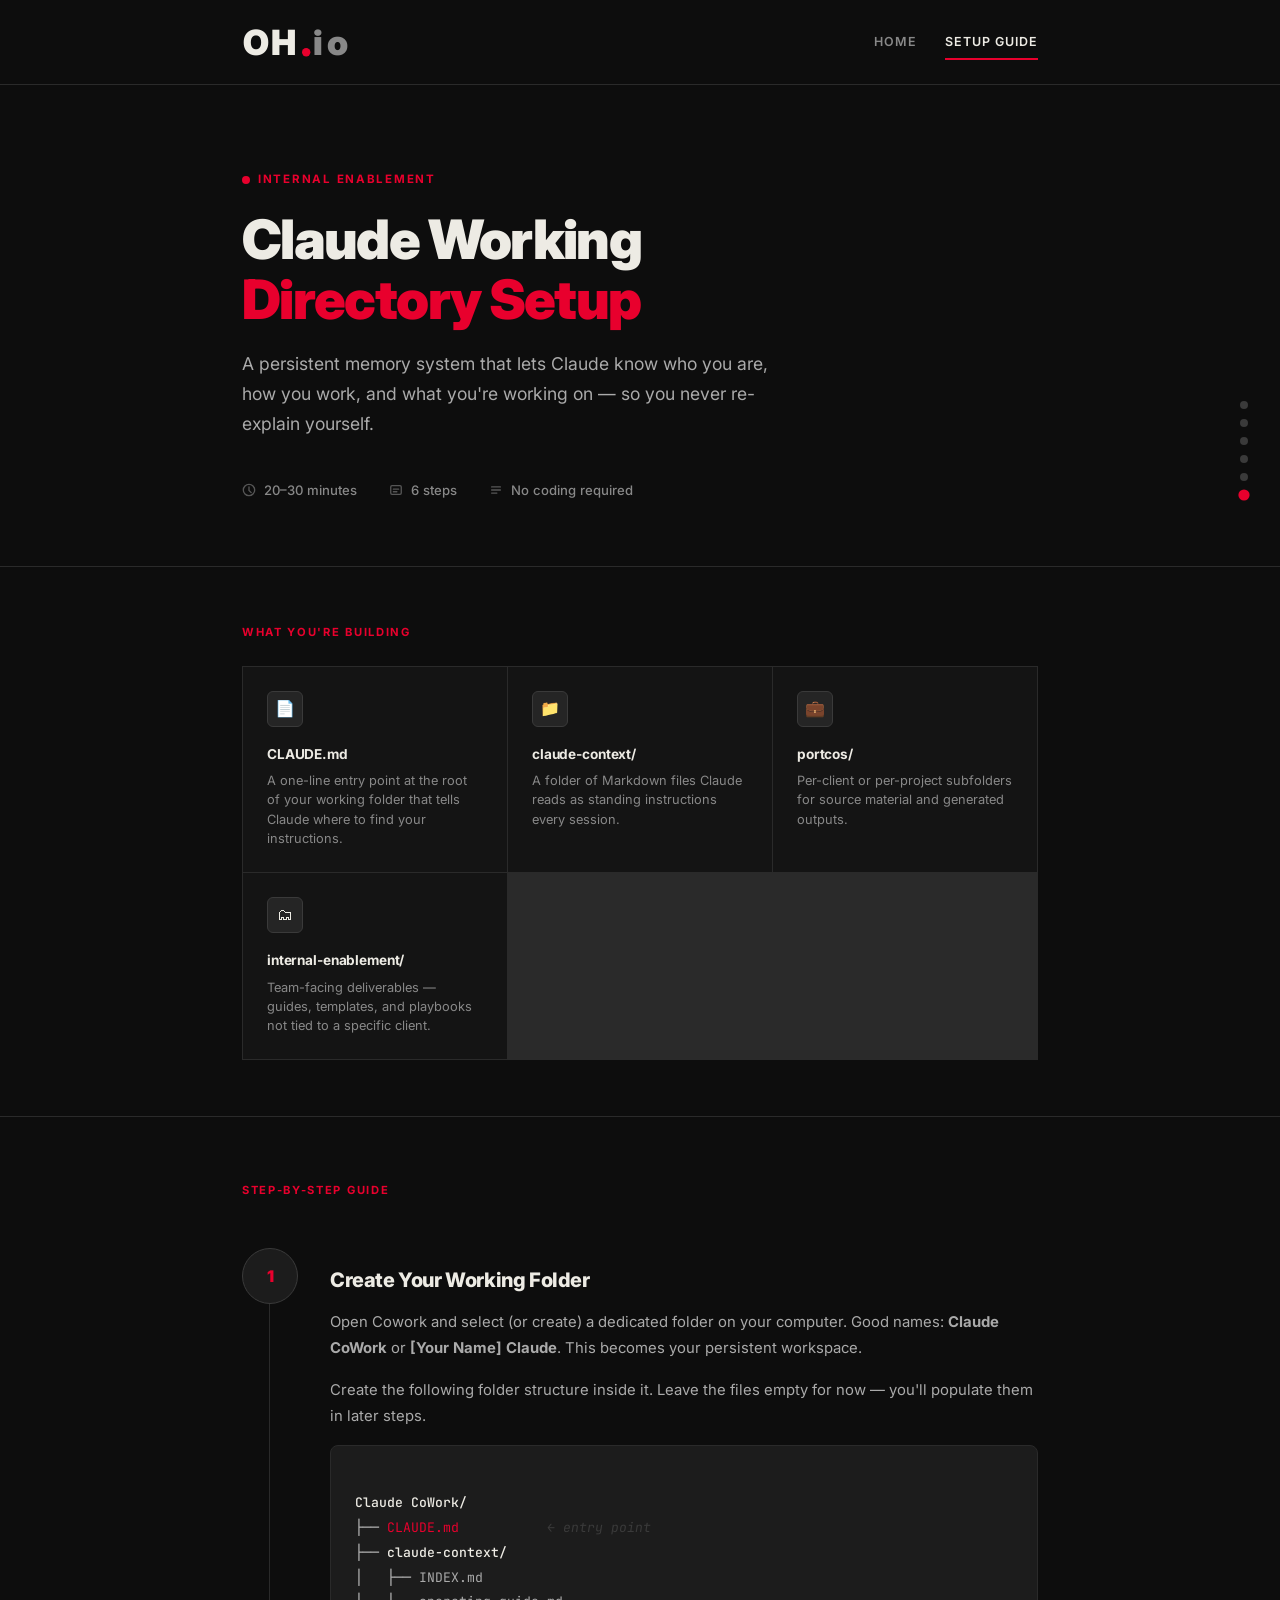
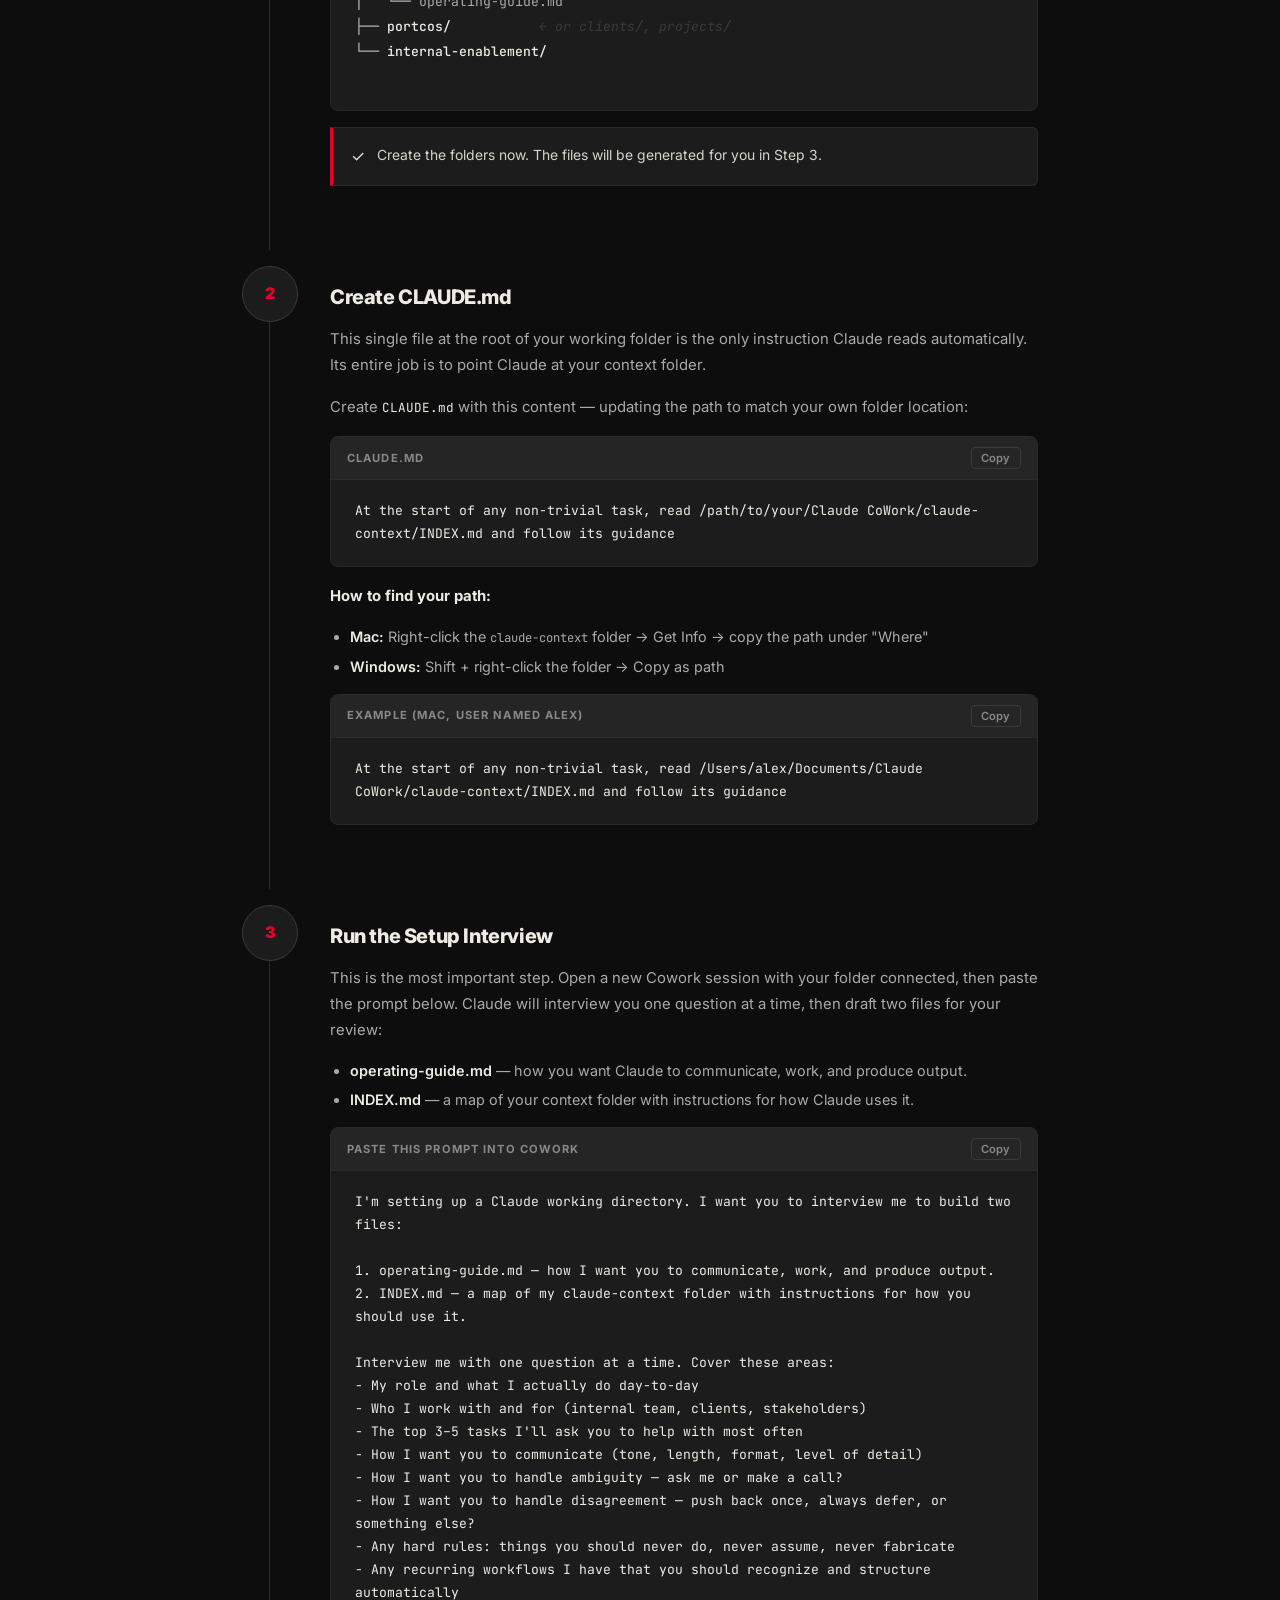
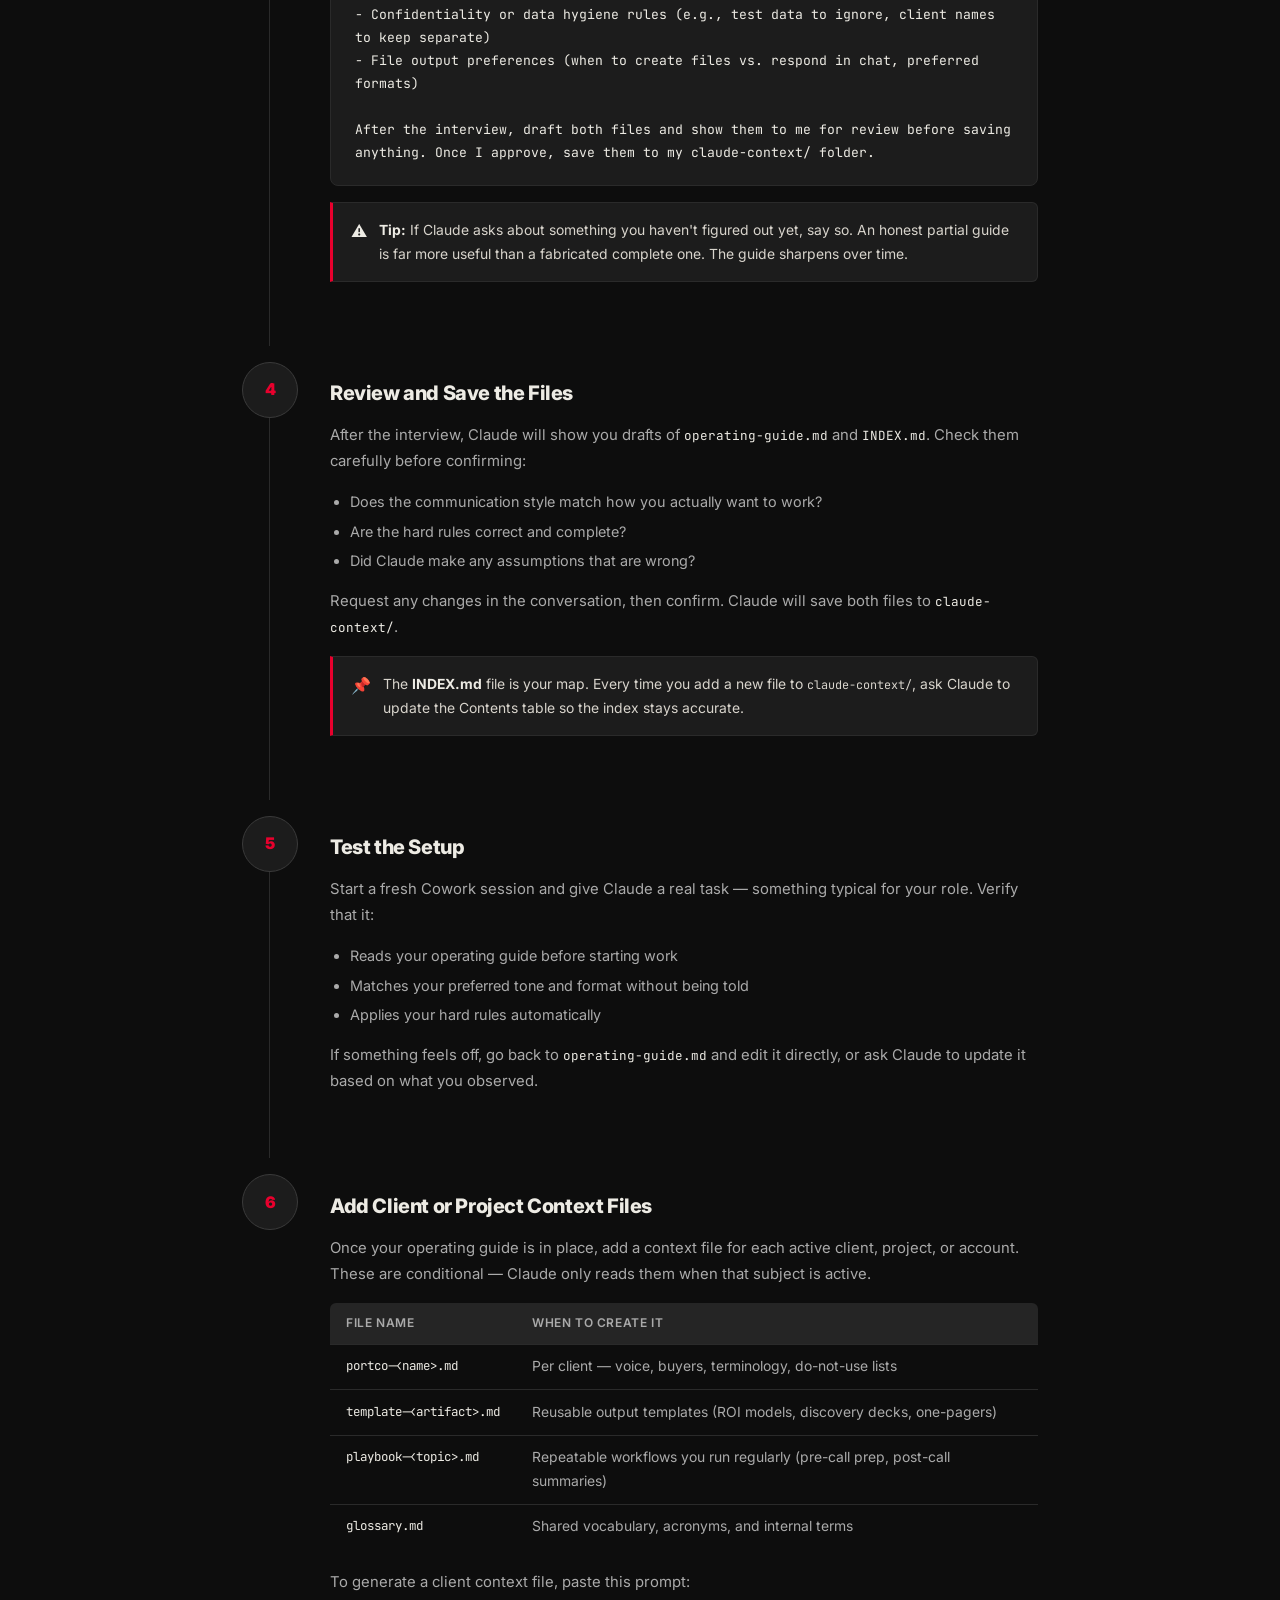
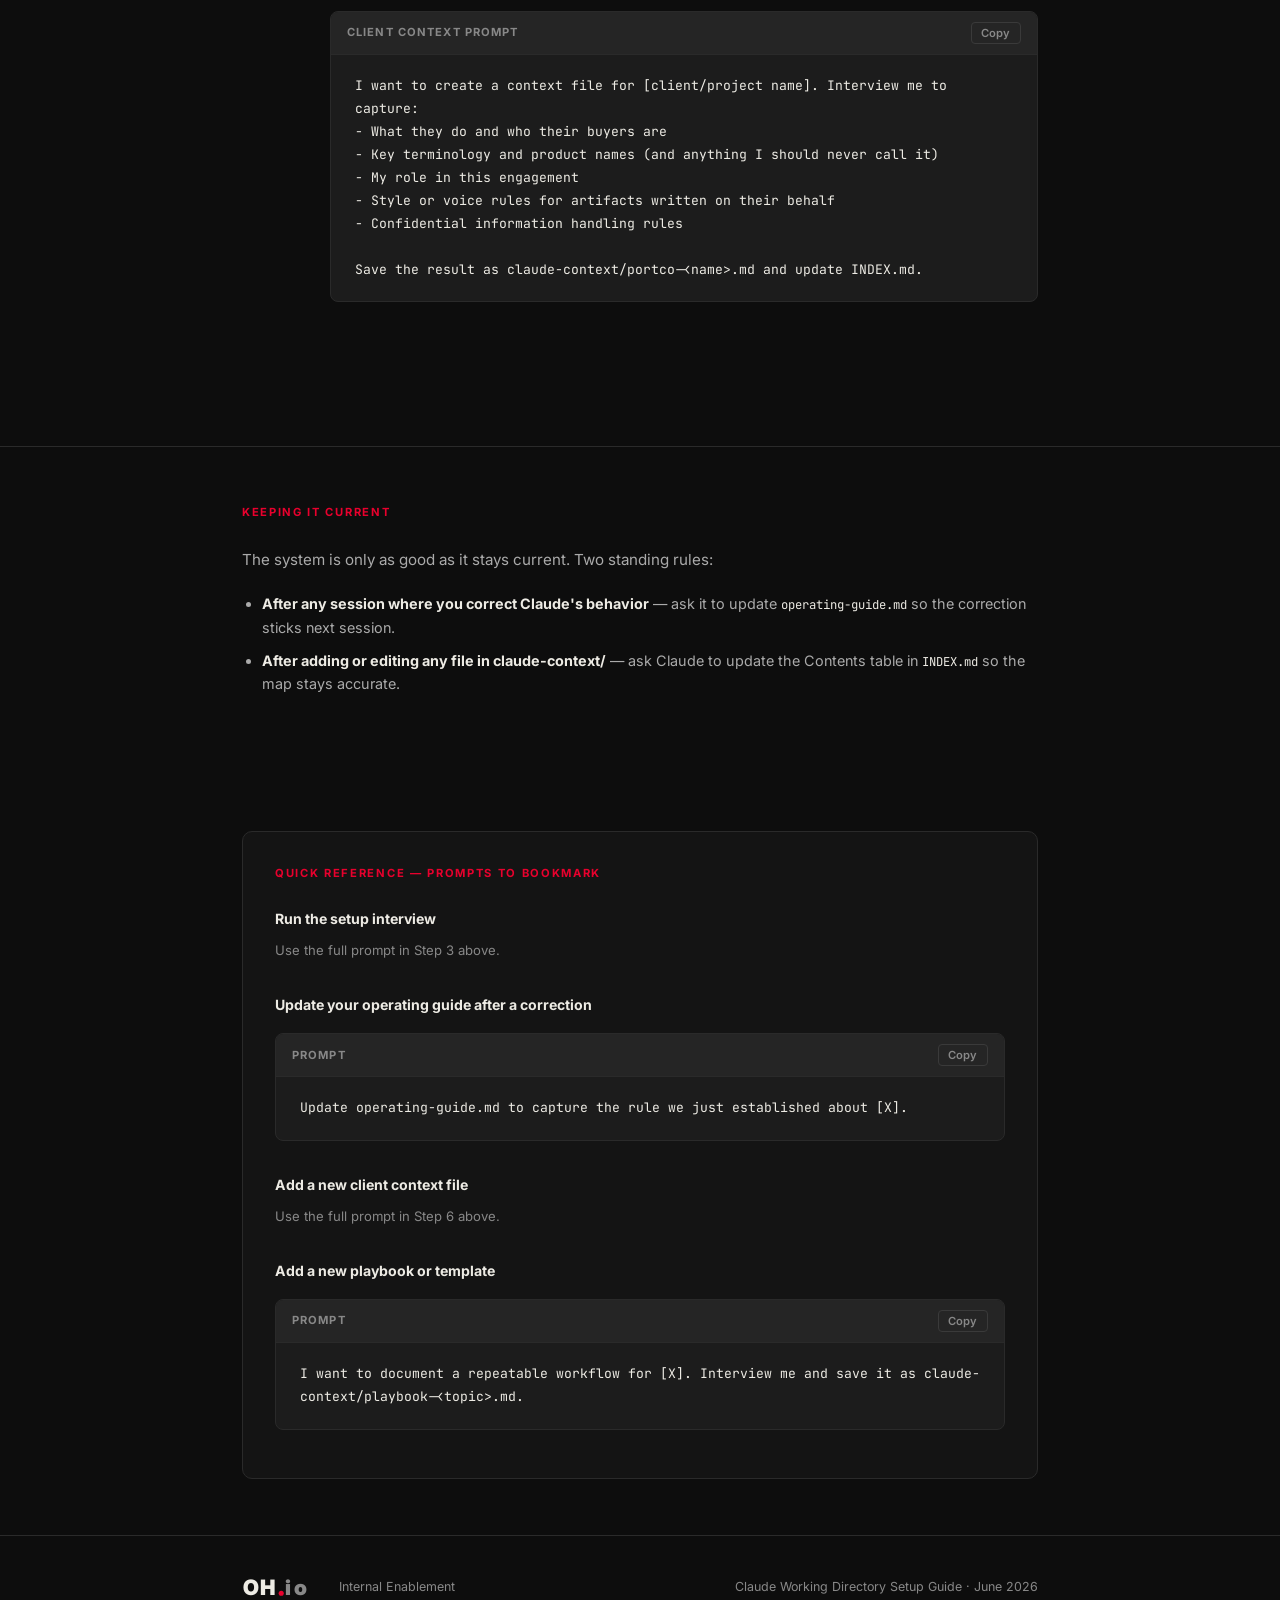
==== claude-setup-guide.html @ 5525ec58 "Add landing page with persistent nav; move guide to its own URL - Move the setup guide from index.ht" ====
<!DOCTYPE html>
<html lang="en">
<head>
  <meta charset="UTF-8" />
  <meta name="viewport" content="width=device-width, initial-scale=1.0" />
  <title>Claude Working Directory — Setup Guide | OH.io</title>
  <link rel="preconnect" href="https://fonts.googleapis.com" />
  <link href="https://fonts.googleapis.com/css2?family=Inter:wght@300;400;500;600;700;900&family=JetBrains+Mono:wght@400;500&display=swap" rel="stylesheet" />
  <style>
    /* ── Tokens ─────────────────────────────────────────────────── */
    :root {
      --black:      #0D0D0D;
      --black-2:    #141414;
      --black-3:    #1C1C1C;
      --black-4:    #252525;
      --off-white:  #EDEBE4;
      --cream:      #D8D4CC;
      --red:        #E8002D;
      --red-dim:    #B8001F;
      --gray:       #888888;
      --gray-light: #AAAAAA;
      --gray-dim:   #3A3A3A;
      --border:     #2A2A2A;
    }

    /* ── Reset ──────────────────────────────────────────────────── */
    *, *::before, *::after { box-sizing: border-box; margin: 0; padding: 0; }
    html { scroll-behavior: smooth; }
    body {
      font-family: 'Inter', system-ui, sans-serif;
      background: var(--black);
      color: var(--off-white);
      line-height: 1.7;
      font-size: 16px;
    }

    /* ── Layout ─────────────────────────────────────────────────── */
    .container { max-width: 860px; margin: 0 auto; padding: 0 2rem; }

    /* ── Header ─────────────────────────────────────────────────── */
    header {
      background: var(--black);
      border-bottom: 1px solid var(--border);
      padding: 1.5rem 0;
      position: sticky;
      top: 0;
      z-index: 100;
      backdrop-filter: blur(8px);
    }
    header .container {
      display: flex;
      align-items: center;
      justify-content: space-between;
    }
    .logo-link { display: inline-flex; align-items: center; text-decoration: none; }
    .logo-svg { height: 36px; width: auto; display: block; }
    .site-nav {
      display: flex;
      align-items: center;
      gap: 1.75rem;
    }
    .site-nav a {
      position: relative;
      font-size: 0.78rem;
      font-weight: 600;
      letter-spacing: 0.08em;
      text-transform: uppercase;
      color: var(--gray);
      text-decoration: none;
      padding: 0.25rem 0;
      transition: color 0.15s;
    }
    .site-nav a:hover { color: var(--off-white); }
    .site-nav a.active { color: var(--off-white); }
    .site-nav a.active::after {
      content: '';
      position: absolute;
      left: 0; right: 0; bottom: -3px;
      height: 2px;
      background: var(--red);
    }

    /* ── Hero ───────────────────────────────────────────────────── */
    .hero {
      padding: 5rem 0 4rem;
      border-bottom: 1px solid var(--border);
    }
    .hero-eyebrow {
      display: inline-flex;
      align-items: center;
      gap: 0.5rem;
      font-size: 0.72rem;
      font-weight: 700;
      letter-spacing: 0.15em;
      text-transform: uppercase;
      color: var(--red);
      margin-bottom: 1.25rem;
    }
    .hero-eyebrow::before {
      content: '';
      display: block;
      width: 8px;
      height: 8px;
      border-radius: 50%;
      background: var(--red);
    }
    .hero h1 {
      font-size: clamp(2.2rem, 5vw, 3.4rem);
      font-weight: 900;
      line-height: 1.1;
      color: var(--off-white);
      letter-spacing: -0.03em;
      margin-bottom: 1.25rem;
    }
    .hero h1 span { color: var(--red); }
    .hero-sub {
      font-size: 1.1rem;
      color: var(--gray-light);
      font-weight: 400;
      max-width: 560px;
      margin-bottom: 2.5rem;
    }
    .hero-meta {
      display: flex;
      gap: 2rem;
      flex-wrap: wrap;
    }
    .meta-item {
      display: flex;
      align-items: center;
      gap: 0.5rem;
      font-size: 0.82rem;
      color: var(--gray);
      font-weight: 500;
    }
    .meta-item svg { opacity: 0.6; }

    /* ── Overview cards ─────────────────────────────────────────── */
    .overview {
      padding: 3.5rem 0;
      border-bottom: 1px solid var(--border);
    }
    .section-label {
      font-size: 0.7rem;
      font-weight: 700;
      letter-spacing: 0.15em;
      text-transform: uppercase;
      color: var(--red);
      margin-bottom: 1.5rem;
    }
    .cards {
      display: grid;
      grid-template-columns: repeat(auto-fit, minmax(220px, 1fr));
      gap: 1px;
      background: var(--border);
      border: 1px solid var(--border);
    }
    .card {
      background: var(--black-2);
      padding: 1.5rem;
    }
    .card-icon {
      width: 36px;
      height: 36px;
      background: var(--black-4);
      border: 1px solid var(--gray-dim);
      border-radius: 6px;
      display: flex;
      align-items: center;
      justify-content: center;
      margin-bottom: 1rem;
      font-size: 1rem;
    }
    .card h3 {
      font-size: 0.85rem;
      font-weight: 700;
      color: var(--off-white);
      margin-bottom: 0.35rem;
      letter-spacing: -0.01em;
    }
    .card p {
      font-size: 0.8rem;
      color: var(--gray);
      line-height: 1.5;
    }

    /* ── Steps ──────────────────────────────────────────────────── */
    .steps-section { padding: 4rem 0; }
    .steps-section > .container > h2 {
      font-size: 0.7rem;
      font-weight: 700;
      letter-spacing: 0.15em;
      text-transform: uppercase;
      color: var(--red);
      margin-bottom: 3rem;
    }

    .step {
      display: grid;
      grid-template-columns: 56px 1fr;
      gap: 0 2rem;
      margin-bottom: 4rem;
      position: relative;
    }
    .step:not(:last-child)::before {
      content: '';
      position: absolute;
      left: 27px;
      top: 56px;
      bottom: -3rem;
      width: 1px;
      background: var(--border);
    }

    .step-number {
      width: 56px;
      height: 56px;
      border-radius: 50%;
      background: var(--black-3);
      border: 1px solid var(--gray-dim);
      display: flex;
      align-items: center;
      justify-content: center;
      font-size: 1rem;
      font-weight: 900;
      color: var(--red);
      flex-shrink: 0;
      letter-spacing: -0.02em;
    }

    .step-body { padding-top: 0.9rem; }
    .step-body h3 {
      font-size: 1.25rem;
      font-weight: 800;
      color: var(--off-white);
      letter-spacing: -0.02em;
      margin-bottom: 0.75rem;
    }
    .step-body p {
      font-size: 0.93rem;
      color: var(--gray-light);
      margin-bottom: 1rem;
      line-height: 1.75;
    }
    .step-body ul, .step-body ol {
      padding-left: 1.25rem;
      margin-bottom: 1rem;
    }
    .step-body li {
      font-size: 0.9rem;
      color: var(--gray-light);
      margin-bottom: 0.4rem;
      line-height: 1.6;
    }
    .step-body li strong { color: var(--off-white); font-weight: 600; }

    /* ── File tree ──────────────────────────────────────────────── */
    .file-tree {
      background: var(--black-3);
      border: 1px solid var(--border);
      border-radius: 8px;
      padding: 1.25rem 1.5rem;
      font-family: 'JetBrains Mono', monospace;
      font-size: 0.82rem;
      line-height: 1.9;
      margin: 1rem 0;
      color: var(--gray-light);
      white-space: pre;
      overflow-x: auto;
    }
    .file-tree .folder { color: var(--off-white); font-weight: 500; }
    .file-tree .file-special { color: var(--red); }
    .file-tree .comment { color: var(--gray-dim); font-style: italic; margin-left: 0.5rem; }

    /* ── Code / Prompt blocks ───────────────────────────────────── */
    .code-block {
      background: var(--black-3);
      border: 1px solid var(--border);
      border-radius: 8px;
      margin: 1rem 0;
      overflow: hidden;
    }
    .code-block-header {
      display: flex;
      align-items: center;
      justify-content: space-between;
      padding: 0.6rem 1rem;
      background: var(--black-4);
      border-bottom: 1px solid var(--border);
    }
    .code-block-label {
      font-size: 0.7rem;
      font-weight: 700;
      letter-spacing: 0.1em;
      text-transform: uppercase;
      color: var(--gray);
    }
    .copy-btn {
      font-size: 0.7rem;
      font-weight: 600;
      color: var(--gray);
      background: none;
      border: 1px solid var(--gray-dim);
      border-radius: 4px;
      padding: 0.2rem 0.6rem;
      cursor: pointer;
      transition: color 0.15s, border-color 0.15s;
      font-family: inherit;
    }
    .copy-btn:hover { color: var(--off-white); border-color: var(--gray); }
    .copy-btn.copied { color: var(--red); border-color: var(--red-dim); }
    .code-block pre {
      padding: 1.25rem 1.5rem;
      font-family: 'JetBrains Mono', monospace;
      font-size: 0.82rem;
      line-height: 1.75;
      color: var(--off-white);
      white-space: pre-wrap;
      word-break: break-word;
      margin: 0;
    }

    /* ── Callout ────────────────────────────────────────────────── */
    .callout {
      display: flex;
      gap: 0.75rem;
      background: var(--black-3);
      border: 1px solid var(--border);
      border-left: 3px solid var(--red);
      border-radius: 0 6px 6px 0;
      padding: 0.9rem 1.1rem;
      margin: 1rem 0;
    }
    .callout-icon { font-size: 1rem; flex-shrink: 0; margin-top: 0.05rem; }
    .callout p {
      font-size: 0.87rem !important;
      color: var(--cream) !important;
      margin: 0 !important;
    }
    .callout strong { color: var(--off-white) !important; }

    /* ── Table ──────────────────────────────────────────────────── */
    .guide-table {
      width: 100%;
      border-collapse: collapse;
      margin: 1rem 0;
      font-size: 0.87rem;
    }
    .guide-table th {
      text-align: left;
      padding: 0.65rem 1rem;
      background: var(--black-4);
      color: var(--gray-light);
      font-weight: 600;
      font-size: 0.75rem;
      letter-spacing: 0.05em;
      text-transform: uppercase;
      border-bottom: 1px solid var(--border);
    }
    .guide-table th:first-child { border-radius: 6px 0 0 0; }
    .guide-table th:last-child  { border-radius: 0 6px 0 0; }
    .guide-table td {
      padding: 0.65rem 1rem;
      border-bottom: 1px solid var(--border);
      color: var(--gray-light);
      vertical-align: top;
    }
    .guide-table td:first-child {
      font-family: 'JetBrains Mono', monospace;
      font-size: 0.78rem;
      color: var(--off-white);
      white-space: nowrap;
    }
    .guide-table tr:last-child td { border-bottom: none; }
    .guide-table tr:hover td { background: var(--black-2); }

    /* ── Maintenance section ─────────────────────────────────────── */
    .maintenance {
      padding: 3.5rem 0;
      border-top: 1px solid var(--border);
    }

    /* ── Quick reference ────────────────────────────────────────── */
    .quick-ref {
      background: var(--black-2);
      border: 1px solid var(--border);
      border-radius: 10px;
      padding: 2rem;
      margin: 3.5rem 0;
    }
    .quick-ref h2 {
      font-size: 0.7rem;
      font-weight: 700;
      letter-spacing: 0.15em;
      text-transform: uppercase;
      color: var(--red);
      margin-bottom: 1.5rem;
    }
    .qr-item { margin-bottom: 2rem; }
    .qr-item:last-child { margin-bottom: 0; }
    .qr-item h3 {
      font-size: 0.88rem;
      font-weight: 700;
      color: var(--off-white);
      margin-bottom: 0.5rem;
    }

    /* ── Footer ─────────────────────────────────────────────────── */
    footer {
      border-top: 1px solid var(--border);
      padding: 2.5rem 0;
    }
    footer .container {
      display: flex;
      align-items: center;
      justify-content: space-between;
      flex-wrap: wrap;
      gap: 1rem;
    }
    .footer-left { display: flex; align-items: center; gap: 1rem; }
    footer p { font-size: 0.78rem; color: var(--gray); }

    /* ── Progress nav ───────────────────────────────────────────── */
    .progress-nav {
      position: fixed;
      right: 2rem;
      top: 50%;
      transform: translateY(-50%);
      display: flex;
      flex-direction: column;
      gap: 10px;
      z-index: 99;
    }
    .progress-dot {
      width: 8px;
      height: 8px;
      border-radius: 50%;
      background: var(--gray-dim);
      cursor: pointer;
      transition: background 0.2s, transform 0.2s;
      text-decoration: none;
    }
    .progress-dot:hover,
    .progress-dot.active { background: var(--red); transform: scale(1.4); }

    @media (max-width: 720px) {
      .site-nav { gap: 1.1rem; }
      .site-nav a { font-size: 0.72rem; letter-spacing: 0.05em; }
      .progress-nav { display: none; }
      .step { grid-template-columns: 44px 1fr; gap: 0 1.25rem; }
      .step-number { width: 44px; height: 44px; font-size: 0.9rem; }
      .hero h1 { font-size: 2rem; }
    }
  </style>
</head>
<body>

  <!-- ── Header ─────────────────────────────────────────────────── -->
  <header>
    <div class="container">
      <!-- OH.io logo recreated as SVG — links home -->
      <a class="logo-link" href="index.html" aria-label="OH.io — Home">
        <svg class="logo-svg" viewBox="0 0 220 60" fill="none" xmlns="http://www.w3.org/2000/svg" aria-label="OH.io">
          <!-- O -->
          <text x="2" y="52" font-family="'Inter', Helvetica, Arial, sans-serif" font-weight="900" font-size="58" fill="#EDEBE4">O</text>
          <!-- H -->
          <text x="48" y="52" font-family="'Inter', Helvetica, Arial, sans-serif" font-weight="900" font-size="58" fill="#EDEBE4">H</text>
          <!-- dot -->
          <circle cx="107" cy="47" r="7" fill="#E8002D"/>
          <!-- i -->
          <text x="118" y="52" font-family="'Inter', Helvetica, Arial, sans-serif" font-weight="900" font-size="58" fill="#888888">i</text>
          <!-- o -->
          <text x="141" y="52" font-family="'Inter', Helvetica, Arial, sans-serif" font-weight="900" font-size="58" fill="#888888">o</text>
        </svg>
      </a>
      <nav class="site-nav" aria-label="Primary">
        <a href="index.html">Home</a>
        <a href="claude-setup-guide.html" class="active">Setup Guide</a>
      </nav>
    </div>
  </header>

  <!-- ── Progress nav dots ──────────────────────────────────────── -->
  <nav class="progress-nav" aria-label="Step navigation">
    <a class="progress-dot" href="#step-1" title="Step 1"></a>
    <a class="progress-dot" href="#step-2" title="Step 2"></a>
    <a class="progress-dot" href="#step-3" title="Step 3"></a>
    <a class="progress-dot" href="#step-4" title="Step 4"></a>
    <a class="progress-dot" href="#step-5" title="Step 5"></a>
    <a class="progress-dot" href="#step-6" title="Step 6"></a>
  </nav>

  <!-- ── Hero ──────────────────────────────────────────────────── -->
  <section class="hero">
    <div class="container">
      <div class="hero-eyebrow">Internal Enablement</div>
      <h1>Claude Working<br /><span>Directory Setup</span></h1>
      <p class="hero-sub">A persistent memory system that lets Claude know who you are, how you work, and what you're working on — so you never re-explain yourself.</p>
      <div class="hero-meta">
        <div class="meta-item">
          <svg width="14" height="14" viewBox="0 0 16 16" fill="none"><circle cx="8" cy="8" r="6.5" stroke="#888" stroke-width="1.5"/><path d="M8 4.5V8.5L10.5 11" stroke="#888" stroke-width="1.5" stroke-linecap="round"/></svg>
          20–30 minutes
        </div>
        <div class="meta-item">
          <svg width="14" height="14" viewBox="0 0 16 16" fill="none"><rect x="2" y="3" width="12" height="10" rx="1.5" stroke="#888" stroke-width="1.5"/><path d="M5 7h6M5 10h4" stroke="#888" stroke-width="1.5" stroke-linecap="round"/></svg>
          6 steps
        </div>
        <div class="meta-item">
          <svg width="14" height="14" viewBox="0 0 16 16" fill="none"><path d="M3 4.5h10M3 8h10M3 11.5h6" stroke="#888" stroke-width="1.5" stroke-linecap="round"/></svg>
          No coding required
        </div>
      </div>
    </div>
  </section>

  <!-- ── Overview cards ────────────────────────────────────────── -->
  <section class="overview">
    <div class="container">
      <p class="section-label">What you're building</p>
      <div class="cards">
        <div class="card">
          <div class="card-icon">📄</div>
          <h3>CLAUDE.md</h3>
          <p>A one-line entry point at the root of your working folder that tells Claude where to find your instructions.</p>
        </div>
        <div class="card">
          <div class="card-icon">📁</div>
          <h3>claude-context/</h3>
          <p>A folder of Markdown files Claude reads as standing instructions every session.</p>
        </div>
        <div class="card">
          <div class="card-icon">💼</div>
          <h3>portcos/</h3>
          <p>Per-client or per-project subfolders for source material and generated outputs.</p>
        </div>
        <div class="card">
          <div class="card-icon">🗂</div>
          <h3>internal-enablement/</h3>
          <p>Team-facing deliverables — guides, templates, and playbooks not tied to a specific client.</p>
        </div>
      </div>
    </div>
  </section>

  <!-- ── Steps ──────────────────────────────────────────────────── -->
  <section class="steps-section">
    <div class="container">
      <h2>Step-by-step guide</h2>

      <!-- Step 1 -->
      <div class="step" id="step-1">
        <div class="step-number">1</div>
        <div class="step-body">
          <h3>Create Your Working Folder</h3>
          <p>Open Cowork and select (or create) a dedicated folder on your computer. Good names: <strong>Claude CoWork</strong> or <strong>[Your Name] Claude</strong>. This becomes your persistent workspace.</p>
          <p>Create the following folder structure inside it. Leave the files empty for now — you'll populate them in later steps.</p>
          <div class="file-tree">
<span class="folder">Claude CoWork/</span>
├── <span class="file-special">CLAUDE.md</span>          <span class="comment">← entry point</span>
├── <span class="folder">claude-context/</span>
│   ├── INDEX.md
│   └── operating-guide.md
├── <span class="folder">portcos/</span>          <span class="comment">← or clients/, projects/</span>
└── <span class="folder">internal-enablement/</span>
          </div>
          <div class="callout">
            <span class="callout-icon">✓</span>
            <p>Create the folders now. The files will be generated for you in Step 3.</p>
          </div>
        </div>
      </div>

      <!-- Step 2 -->
      <div class="step" id="step-2">
        <div class="step-number">2</div>
        <div class="step-body">
          <h3>Create CLAUDE.md</h3>
          <p>This single file at the root of your working folder is the only instruction Claude reads automatically. Its entire job is to point Claude at your context folder.</p>
          <p>Create <code style="font-family:'JetBrains Mono',monospace;font-size:0.85em;color:var(--off-white);">CLAUDE.md</code> with this content — updating the path to match your own folder location:</p>
          <div class="code-block">
            <div class="code-block-header">
              <span class="code-block-label">CLAUDE.md</span>
              <button class="copy-btn" onclick="copyCode(this)">Copy</button>
            </div>
            <pre>At the start of any non-trivial task, read /path/to/your/Claude CoWork/claude-context/INDEX.md and follow its guidance</pre>
          </div>
          <p><strong style="color:var(--off-white);">How to find your path:</strong></p>
          <ul>
            <li><strong>Mac:</strong> Right-click the <code style="font-family:'JetBrains Mono',monospace;font-size:0.85em;">claude-context</code> folder → Get Info → copy the path under "Where"</li>
            <li><strong>Windows:</strong> Shift + right-click the folder → Copy as path</li>
          </ul>
          <div class="code-block" style="margin-top:0.75rem;">
            <div class="code-block-header">
              <span class="code-block-label">Example (Mac, user named Alex)</span>
              <button class="copy-btn" onclick="copyCode(this)">Copy</button>
            </div>
            <pre>At the start of any non-trivial task, read /Users/alex/Documents/Claude CoWork/claude-context/INDEX.md and follow its guidance</pre>
          </div>
        </div>
      </div>

      <!-- Step 3 -->
      <div class="step" id="step-3">
        <div class="step-number">3</div>
        <div class="step-body">
          <h3>Run the Setup Interview</h3>
          <p>This is the most important step. Open a new Cowork session with your folder connected, then paste the prompt below. Claude will interview you one question at a time, then draft two files for your review:</p>
          <ul>
            <li><strong>operating-guide.md</strong> — how you want Claude to communicate, work, and produce output.</li>
            <li><strong>INDEX.md</strong> — a map of your context folder with instructions for how Claude uses it.</li>
          </ul>
          <div class="code-block">
            <div class="code-block-header">
              <span class="code-block-label">Paste this prompt into Cowork</span>
              <button class="copy-btn" onclick="copyCode(this)">Copy</button>
            </div>
            <pre>I'm setting up a Claude working directory. I want you to interview me to build two files:

1. operating-guide.md — how I want you to communicate, work, and produce output.
2. INDEX.md — a map of my claude-context folder with instructions for how you should use it.

Interview me with one question at a time. Cover these areas:
- My role and what I actually do day-to-day
- Who I work with and for (internal team, clients, stakeholders)
- The top 3–5 tasks I'll ask you to help with most often
- How I want you to communicate (tone, length, format, level of detail)
- How I want you to handle ambiguity — ask me or make a call?
- How I want you to handle disagreement — push back once, always defer, or something else?
- Any hard rules: things you should never do, never assume, never fabricate
- Any recurring workflows I have that you should recognize and structure automatically
- Confidentiality or data hygiene rules (e.g., test data to ignore, client names to keep separate)
- File output preferences (when to create files vs. respond in chat, preferred formats)

After the interview, draft both files and show them to me for review before saving anything. Once I approve, save them to my claude-context/ folder.</pre>
          </div>
          <div class="callout">
            <span class="callout-icon">⚠</span>
            <p><strong>Tip:</strong> If Claude asks about something you haven't figured out yet, say so. An honest partial guide is far more useful than a fabricated complete one. The guide sharpens over time.</p>
          </div>
        </div>
      </div>

      <!-- Step 4 -->
      <div class="step" id="step-4">
        <div class="step-number">4</div>
        <div class="step-body">
          <h3>Review and Save the Files</h3>
          <p>After the interview, Claude will show you drafts of <code style="font-family:'JetBrains Mono',monospace;font-size:0.85em;color:var(--off-white);">operating-guide.md</code> and <code style="font-family:'JetBrains Mono',monospace;font-size:0.85em;color:var(--off-white);">INDEX.md</code>. Check them carefully before confirming:</p>
          <ul>
            <li>Does the communication style match how you actually want to work?</li>
            <li>Are the hard rules correct and complete?</li>
            <li>Did Claude make any assumptions that are wrong?</li>
          </ul>
          <p>Request any changes in the conversation, then confirm. Claude will save both files to <code style="font-family:'JetBrains Mono',monospace;font-size:0.85em;color:var(--off-white);">claude-context/</code>.</p>
          <div class="callout">
            <span class="callout-icon">📌</span>
            <p>The <strong>INDEX.md</strong> file is your map. Every time you add a new file to <code style="font-family:'JetBrains Mono',monospace;font-size:0.85em;">claude-context/</code>, ask Claude to update the Contents table so the index stays accurate.</p>
          </div>
        </div>
      </div>

      <!-- Step 5 -->
      <div class="step" id="step-5">
        <div class="step-number">5</div>
        <div class="step-body">
          <h3>Test the Setup</h3>
          <p>Start a fresh Cowork session and give Claude a real task — something typical for your role. Verify that it:</p>
          <ul>
            <li>Reads your operating guide before starting work</li>
            <li>Matches your preferred tone and format without being told</li>
            <li>Applies your hard rules automatically</li>
          </ul>
          <p>If something feels off, go back to <code style="font-family:'JetBrains Mono',monospace;font-size:0.85em;color:var(--off-white);">operating-guide.md</code> and edit it directly, or ask Claude to update it based on what you observed.</p>
        </div>
      </div>

      <!-- Step 6 -->
      <div class="step" id="step-6">
        <div class="step-number">6</div>
        <div class="step-body">
          <h3>Add Client or Project Context Files</h3>
          <p>Once your operating guide is in place, add a context file for each active client, project, or account. These are conditional — Claude only reads them when that subject is active.</p>

          <table class="guide-table">
            <thead>
              <tr>
                <th>File name</th>
                <th>When to create it</th>
              </tr>
            </thead>
            <tbody>
              <tr>
                <td>portco-&lt;name&gt;.md</td>
                <td>Per client — voice, buyers, terminology, do-not-use lists</td>
              </tr>
              <tr>
                <td>template-&lt;artifact&gt;.md</td>
                <td>Reusable output templates (ROI models, discovery decks, one-pagers)</td>
              </tr>
              <tr>
                <td>playbook-&lt;topic&gt;.md</td>
                <td>Repeatable workflows you run regularly (pre-call prep, post-call summaries)</td>
              </tr>
              <tr>
                <td>glossary.md</td>
                <td>Shared vocabulary, acronyms, and internal terms</td>
              </tr>
            </tbody>
          </table>

          <p style="margin-top:1.25rem;">To generate a client context file, paste this prompt:</p>
          <div class="code-block">
            <div class="code-block-header">
              <span class="code-block-label">Client context prompt</span>
              <button class="copy-btn" onclick="copyCode(this)">Copy</button>
            </div>
            <pre>I want to create a context file for [client/project name]. Interview me to capture:
- What they do and who their buyers are
- Key terminology and product names (and anything I should never call it)
- My role in this engagement
- Style or voice rules for artifacts written on their behalf
- Confidential information handling rules

Save the result as claude-context/portco-&lt;name&gt;.md and update INDEX.md.</pre>
          </div>
        </div>
      </div>

    </div>
  </section>

  <!-- ── Maintenance ────────────────────────────────────────────── -->
  <section class="maintenance">
    <div class="container">
      <p class="section-label">Keeping it current</p>
      <p style="color:var(--gray-light);font-size:0.95rem;max-width:620px;margin-bottom:1.25rem;">The system is only as good as it stays current. Two standing rules:</p>
      <ul style="padding-left:1.25rem;margin-bottom:1.5rem;">
        <li style="color:var(--gray-light);font-size:0.9rem;margin-bottom:0.6rem;line-height:1.6;"><strong style="color:var(--off-white);">After any session where you correct Claude's behavior</strong> — ask it to update <code style="font-family:'JetBrains Mono',monospace;font-size:0.85em;color:var(--off-white);">operating-guide.md</code> so the correction sticks next session.</li>
        <li style="color:var(--gray-light);font-size:0.9rem;margin-bottom:0.6rem;line-height:1.6;"><strong style="color:var(--off-white);">After adding or editing any file in claude-context/</strong> — ask Claude to update the Contents table in <code style="font-family:'JetBrains Mono',monospace;font-size:0.85em;color:var(--off-white);">INDEX.md</code> so the map stays accurate.</li>
      </ul>
    </div>
  </section>

  <!-- ── Quick reference ────────────────────────────────────────── -->
  <div class="container">
    <div class="quick-ref">
      <h2>Quick Reference — Prompts to Bookmark</h2>

      <div class="qr-item">
        <h3>Run the setup interview</h3>
        <p style="font-size:0.82rem;color:var(--gray);margin-bottom:0.5rem;">Use the full prompt in Step 3 above.</p>
      </div>

      <div class="qr-item">
        <h3>Update your operating guide after a correction</h3>
        <div class="code-block">
          <div class="code-block-header">
            <span class="code-block-label">Prompt</span>
            <button class="copy-btn" onclick="copyCode(this)">Copy</button>
          </div>
          <pre>Update operating-guide.md to capture the rule we just established about [X].</pre>
        </div>
      </div>

      <div class="qr-item">
        <h3>Add a new client context file</h3>
        <p style="font-size:0.82rem;color:var(--gray);margin-bottom:0.5rem;">Use the full prompt in Step 6 above.</p>
      </div>

      <div class="qr-item">
        <h3>Add a new playbook or template</h3>
        <div class="code-block">
          <div class="code-block-header">
            <span class="code-block-label">Prompt</span>
            <button class="copy-btn" onclick="copyCode(this)">Copy</button>
          </div>
          <pre>I want to document a repeatable workflow for [X]. Interview me and save it as claude-context/playbook-&lt;topic&gt;.md.</pre>
        </div>
      </div>
    </div>
  </div>

  <!-- ── Footer ─────────────────────────────────────────────────── -->
  <footer>
    <div class="container">
      <div class="footer-left">
        <svg height="22" viewBox="0 0 220 60" fill="none" xmlns="http://www.w3.org/2000/svg" aria-label="OH.io">
          <text x="2" y="52" font-family="'Inter', Helvetica, Arial, sans-serif" font-weight="900" font-size="58" fill="#EDEBE4">O</text>
          <text x="48" y="52" font-family="'Inter', Helvetica, Arial, sans-serif" font-weight="900" font-size="58" fill="#EDEBE4">H</text>
          <circle cx="107" cy="47" r="7" fill="#E8002D"/>
          <text x="118" y="52" font-family="'Inter', Helvetica, Arial, sans-serif" font-weight="900" font-size="58" fill="#888888">i</text>
          <text x="141" y="52" font-family="'Inter', Helvetica, Arial, sans-serif" font-weight="900" font-size="58" fill="#888888">o</text>
        </svg>
        <p>Internal Enablement</p>
      </div>
      <p>Claude Working Directory Setup Guide · June 2026</p>
    </div>
  </footer>

  <script>
    // ── Copy button ─────────────────────────────────────────────
    function copyCode(btn) {
      const pre = btn.closest('.code-block').querySelector('pre');
      navigator.clipboard.writeText(pre.textContent.trim()).then(() => {
        btn.textContent = 'Copied!';
        btn.classList.add('copied');
        setTimeout(() => {
          btn.textContent = 'Copy';
          btn.classList.remove('copied');
        }, 2000);
      });
    }

    // ── Progress dot active state ───────────────────────────────
    const steps = ['step-1','step-2','step-3','step-4','step-5','step-6'];
    const dots = document.querySelectorAll('.progress-dot');

    const observer = new IntersectionObserver((entries) => {
      entries.forEach(entry => {
        if (entry.isIntersecting) {
          const idx = steps.indexOf(entry.target.id);
          dots.forEach((d, i) => d.classList.toggle('active', i === idx));
        }
      });
    }, { rootMargin: '-40% 0px -50% 0px' });

    steps.forEach(id => {
      const el = document.getElementById(id);
      if (el) observer.observe(el);
    });
  </script>

</body>
</html>
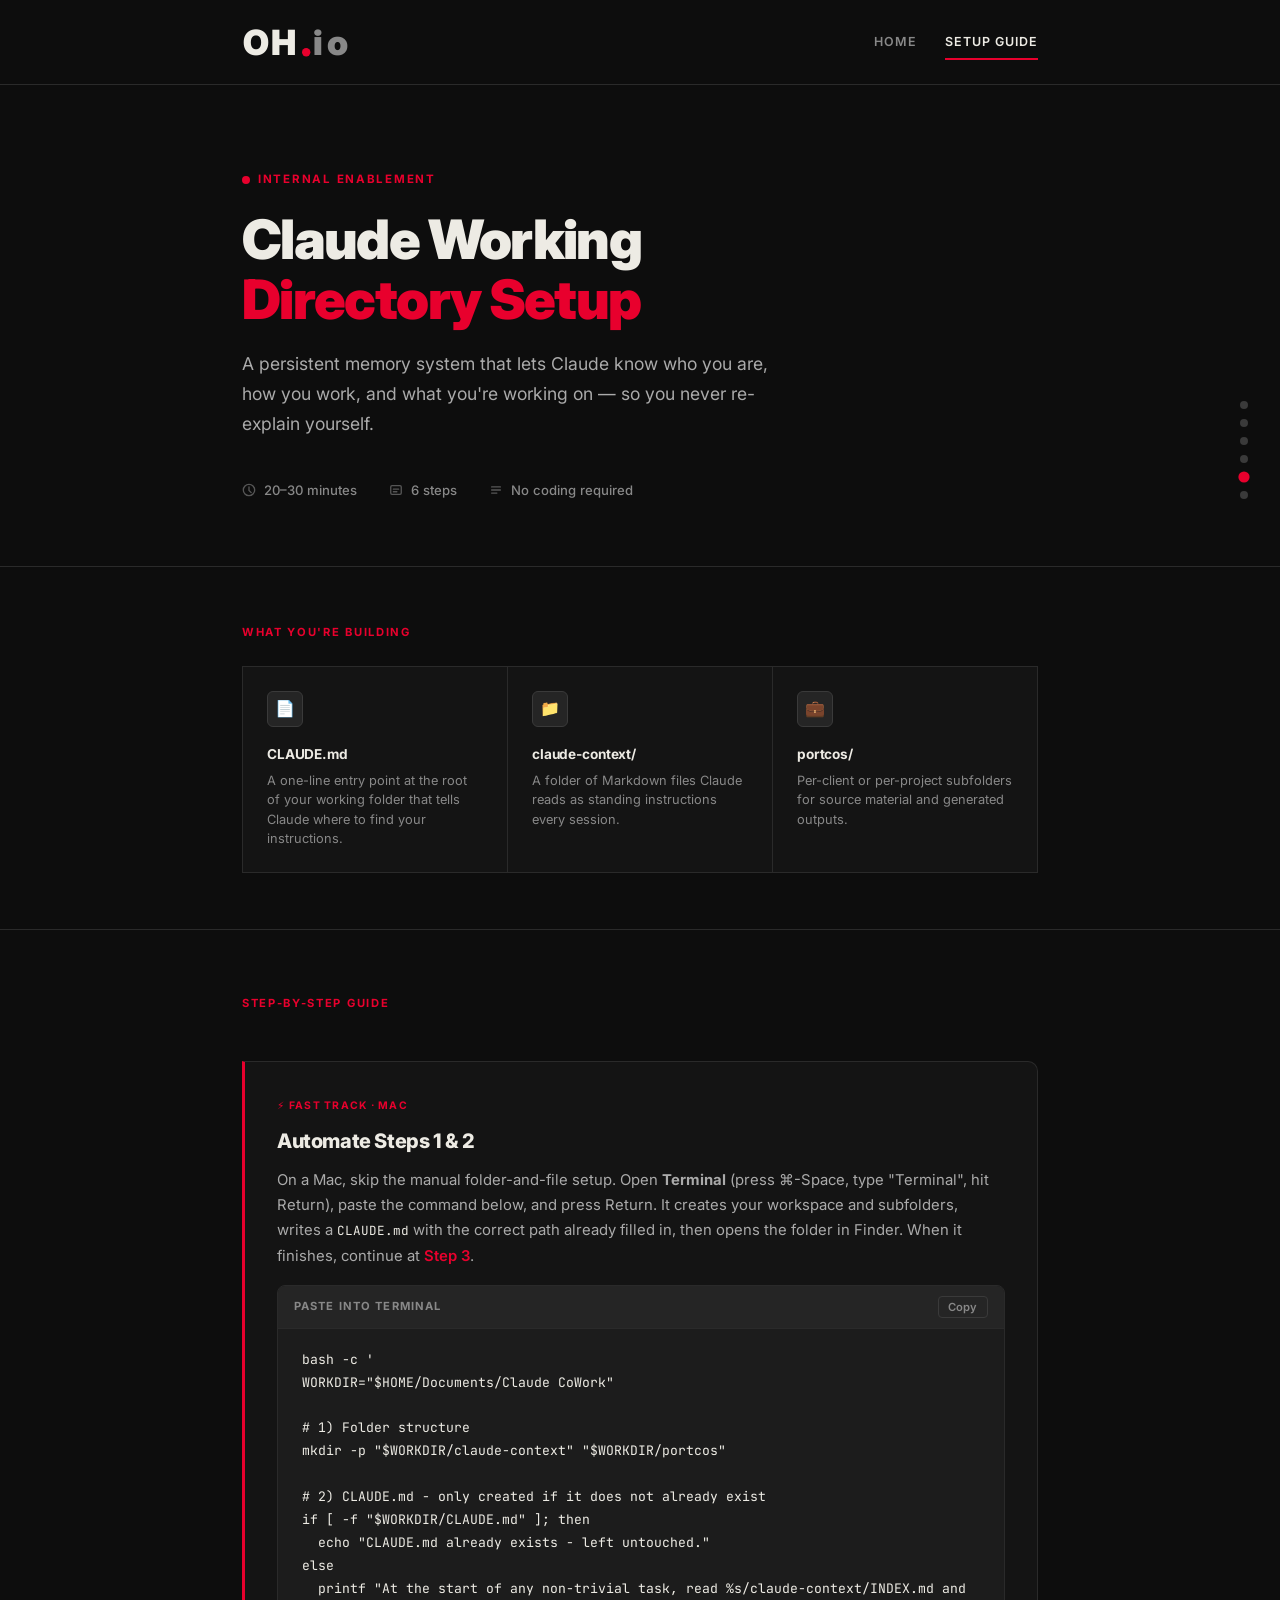
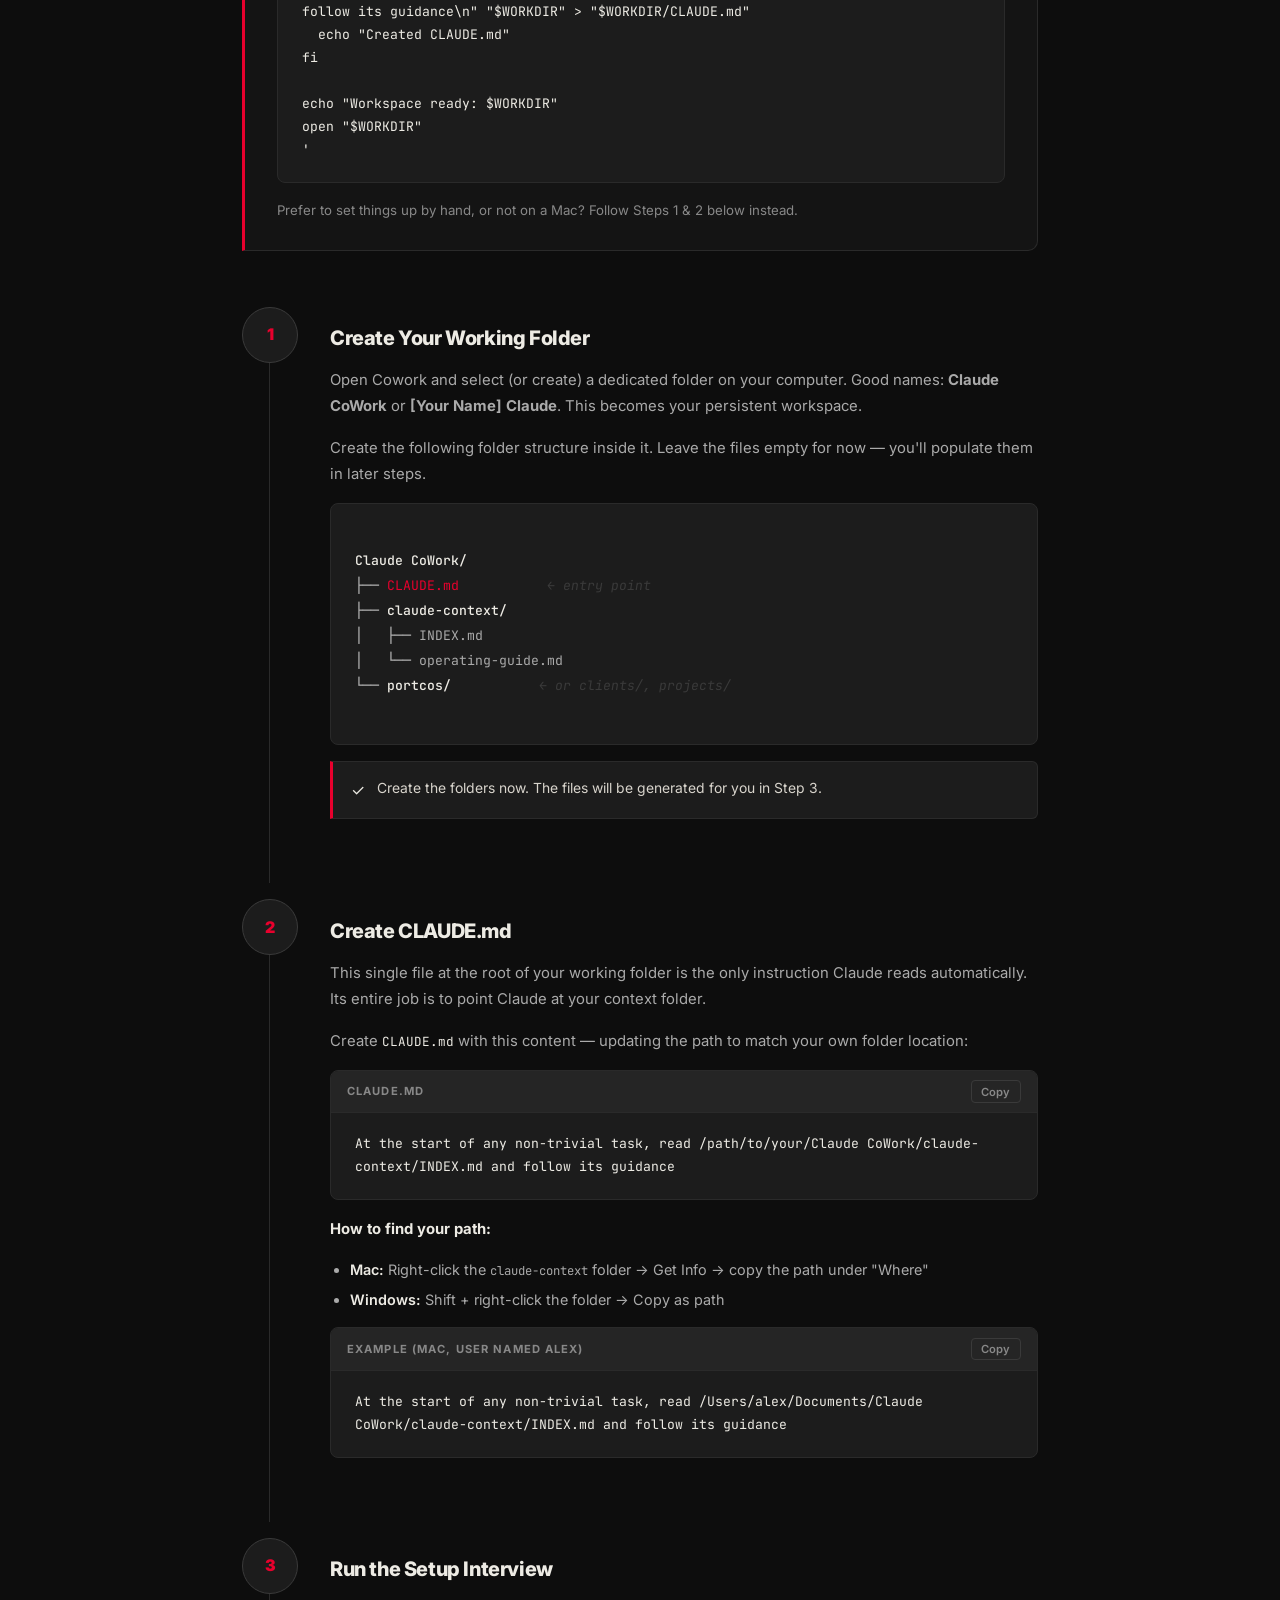
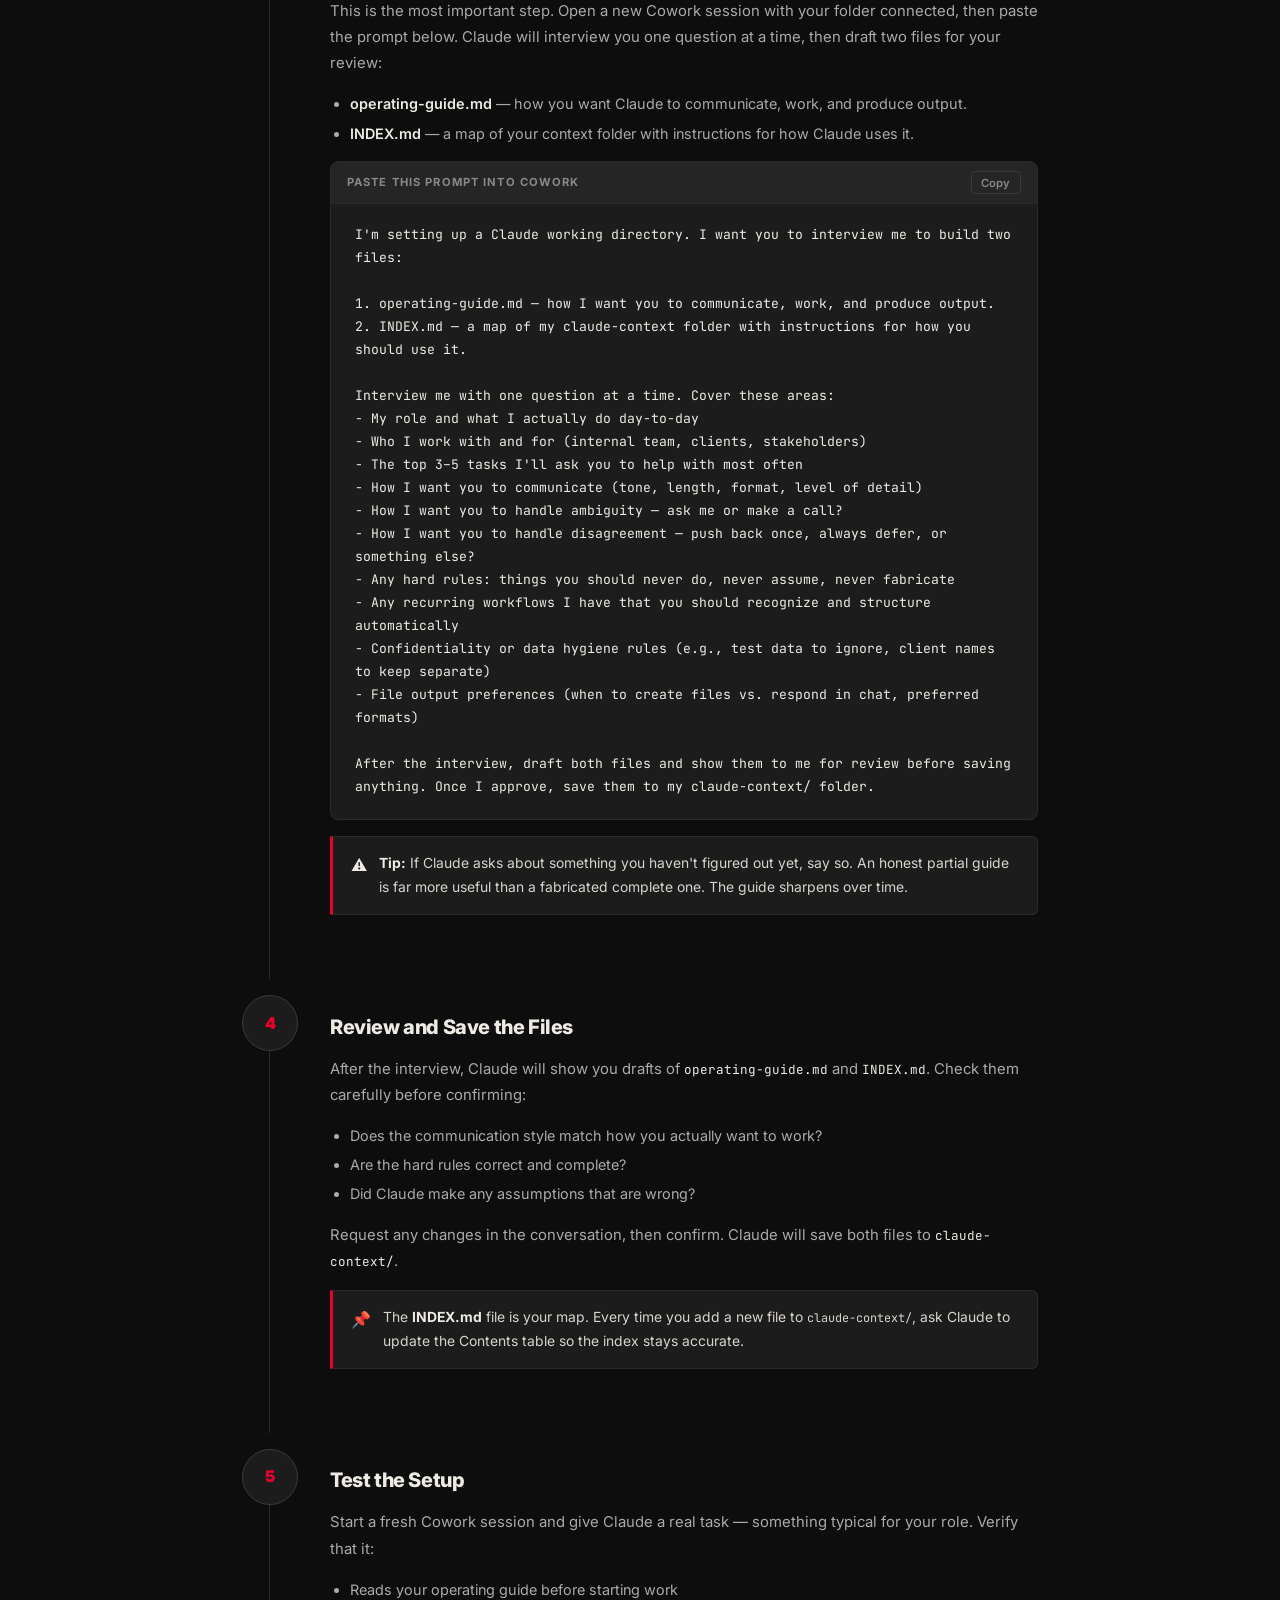
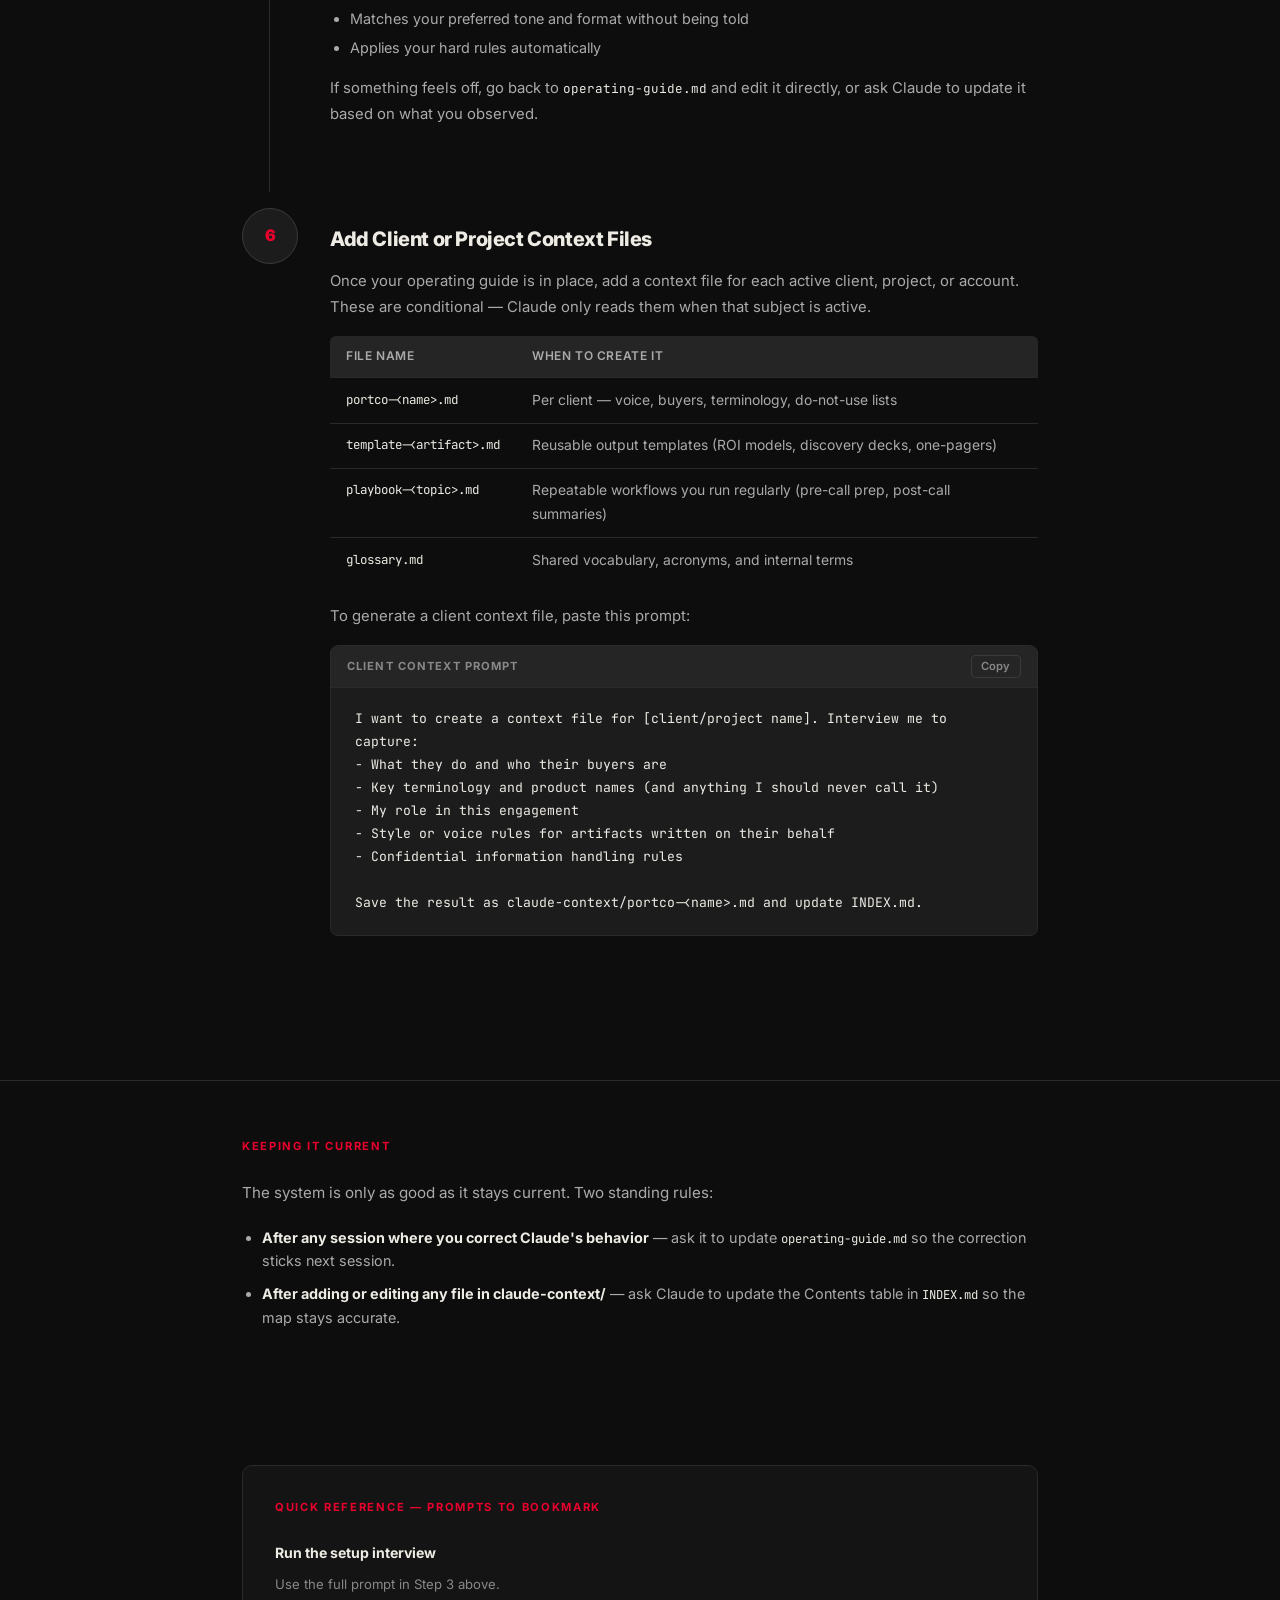
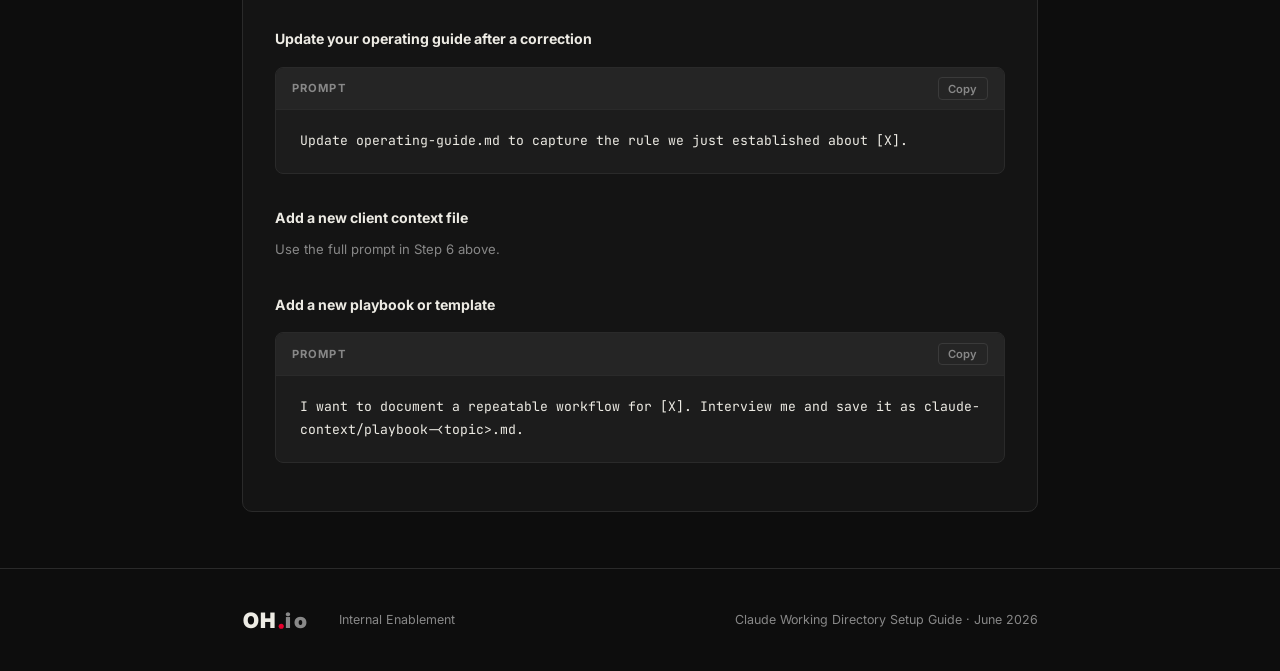
==== commit e1f95152: "Add paste-to-Terminal Fast track; drop internal-enablement folder - Guide: add a "Fast track (Mac)" " ====
--- a/claude-setup-guide.html
+++ b/claude-setup-guide.html
@@ -6,103 +6,12 @@
   <title>Claude Working Directory — Setup Guide | OH.io</title>
   <link rel="preconnect" href="https://fonts.googleapis.com" />
   <link href="https://fonts.googleapis.com/css2?family=Inter:wght@300;400;500;600;700;900&family=JetBrains+Mono:wght@400;500&display=swap" rel="stylesheet" />
+  <link rel="stylesheet" href="styles.css" />
   <style>
-    /* ── Tokens ─────────────────────────────────────────────────── */
-    :root {
-      --black:      #0D0D0D;
-      --black-2:    #141414;
-      --black-3:    #1C1C1C;
-      --black-4:    #252525;
-      --off-white:  #EDEBE4;
-      --cream:      #D8D4CC;
-      --red:        #E8002D;
-      --red-dim:    #B8001F;
-      --gray:       #888888;
-      --gray-light: #AAAAAA;
-      --gray-dim:   #3A3A3A;
-      --border:     #2A2A2A;
-    }
-
-    /* ── Reset ──────────────────────────────────────────────────── */
-    *, *::before, *::after { box-sizing: border-box; margin: 0; padding: 0; }
-    html { scroll-behavior: smooth; }
-    body {
-      font-family: 'Inter', system-ui, sans-serif;
-      background: var(--black);
-      color: var(--off-white);
-      line-height: 1.7;
-      font-size: 16px;
-    }
-
-    /* ── Layout ─────────────────────────────────────────────────── */
-    .container { max-width: 860px; margin: 0 auto; padding: 0 2rem; }
-
-    /* ── Header ─────────────────────────────────────────────────── */
-    header {
-      background: var(--black);
-      border-bottom: 1px solid var(--border);
-      padding: 1.5rem 0;
-      position: sticky;
-      top: 0;
-      z-index: 100;
-      backdrop-filter: blur(8px);
-    }
-    header .container {
-      display: flex;
-      align-items: center;
-      justify-content: space-between;
-    }
-    .logo-link { display: inline-flex; align-items: center; text-decoration: none; }
-    .logo-svg { height: 36px; width: auto; display: block; }
-    .site-nav {
-      display: flex;
-      align-items: center;
-      gap: 1.75rem;
-    }
-    .site-nav a {
-      position: relative;
-      font-size: 0.78rem;
-      font-weight: 600;
-      letter-spacing: 0.08em;
-      text-transform: uppercase;
-      color: var(--gray);
-      text-decoration: none;
-      padding: 0.25rem 0;
-      transition: color 0.15s;
-    }
-    .site-nav a:hover { color: var(--off-white); }
-    .site-nav a.active { color: var(--off-white); }
-    .site-nav a.active::after {
-      content: '';
-      position: absolute;
-      left: 0; right: 0; bottom: -3px;
-      height: 2px;
-      background: var(--red);
-    }
-
     /* ── Hero ───────────────────────────────────────────────────── */
     .hero {
       padding: 5rem 0 4rem;
       border-bottom: 1px solid var(--border);
-    }
-    .hero-eyebrow {
-      display: inline-flex;
-      align-items: center;
-      gap: 0.5rem;
-      font-size: 0.72rem;
-      font-weight: 700;
-      letter-spacing: 0.15em;
-      text-transform: uppercase;
-      color: var(--red);
-      margin-bottom: 1.25rem;
-    }
-    .hero-eyebrow::before {
-      content: '';
-      display: block;
-      width: 8px;
-      height: 8px;
-      border-radius: 50%;
-      background: var(--red);
     }
     .hero h1 {
       font-size: clamp(2.2rem, 5vw, 3.4rem);
@@ -140,49 +49,47 @@
       padding: 3.5rem 0;
       border-bottom: 1px solid var(--border);
     }
-    .section-label {
-      font-size: 0.7rem;
+
+    /* ── Fast track (automated setup) ───────────────────────────── */
+    .fast-track {
+      background: var(--black-2);
+      border: 1px solid var(--border);
+      border-left: 3px solid var(--red);
+      border-radius: 0 10px 10px 0;
+      padding: 1.75rem 2rem;
+      margin-bottom: 3.5rem;
+    }
+    .ft-badge {
+      display: inline-flex;
+      align-items: center;
+      gap: 0.4rem;
+      font-size: 0.65rem;
       font-weight: 700;
-      letter-spacing: 0.15em;
+      letter-spacing: 0.12em;
       text-transform: uppercase;
       color: var(--red);
-      margin-bottom: 1.5rem;
-    }
-    .cards {
-      display: grid;
-      grid-template-columns: repeat(auto-fit, minmax(220px, 1fr));
-      gap: 1px;
-      background: var(--border);
-      border: 1px solid var(--border);
-    }
-    .card {
-      background: var(--black-2);
-      padding: 1.5rem;
-    }
-    .card-icon {
-      width: 36px;
-      height: 36px;
-      background: var(--black-4);
-      border: 1px solid var(--gray-dim);
-      border-radius: 6px;
-      display: flex;
-      align-items: center;
-      justify-content: center;
+      margin-bottom: 0.6rem;
+    }
+    .fast-track h3 {
+      font-size: 1.25rem;
+      font-weight: 800;
+      color: var(--off-white);
+      letter-spacing: -0.02em;
+      margin-bottom: 0.6rem;
+    }
+    .fast-track > p {
+      font-size: 0.93rem;
+      color: var(--gray-light);
+      line-height: 1.7;
       margin-bottom: 1rem;
-      font-size: 1rem;
-    }
-    .card h3 {
-      font-size: 0.85rem;
-      font-weight: 700;
-      color: var(--off-white);
-      margin-bottom: 0.35rem;
-      letter-spacing: -0.01em;
-    }
-    .card p {
-      font-size: 0.8rem;
+    }
+    .fast-track .ft-note {
+      font-size: 0.83rem;
       color: var(--gray);
-      line-height: 1.5;
-    }
+      margin-top: 1rem;
+      margin-bottom: 0;
+    }
+    .fast-track a { color: var(--red); font-weight: 600; }
 
     /* ── Steps ──────────────────────────────────────────────────── */
     .steps-section { padding: 4rem 0; }
@@ -405,21 +312,6 @@
       margin-bottom: 0.5rem;
     }
 
-    /* ── Footer ─────────────────────────────────────────────────── */
-    footer {
-      border-top: 1px solid var(--border);
-      padding: 2.5rem 0;
-    }
-    footer .container {
-      display: flex;
-      align-items: center;
-      justify-content: space-between;
-      flex-wrap: wrap;
-      gap: 1rem;
-    }
-    .footer-left { display: flex; align-items: center; gap: 1rem; }
-    footer p { font-size: 0.78rem; color: var(--gray); }
-
     /* ── Progress nav ───────────────────────────────────────────── */
     .progress-nav {
       position: fixed;
@@ -444,8 +336,6 @@
     .progress-dot.active { background: var(--red); transform: scale(1.4); }
 
     @media (max-width: 720px) {
-      .site-nav { gap: 1.1rem; }
-      .site-nav a { font-size: 0.72rem; letter-spacing: 0.05em; }
       .progress-nav { display: none; }
       .step { grid-template-columns: 44px 1fr; gap: 0 1.25rem; }
       .step-number { width: 44px; height: 44px; font-size: 0.9rem; }
@@ -533,11 +423,6 @@
           <h3>portcos/</h3>
           <p>Per-client or per-project subfolders for source material and generated outputs.</p>
         </div>
-        <div class="card">
-          <div class="card-icon">🗂</div>
-          <h3>internal-enablement/</h3>
-          <p>Team-facing deliverables — guides, templates, and playbooks not tied to a specific client.</p>
-        </div>
       </div>
     </div>
   </section>
@@ -546,6 +431,37 @@
   <section class="steps-section">
     <div class="container">
       <h2>Step-by-step guide</h2>
+
+      <!-- Fast track: automated Steps 1 & 2 (Mac) -->
+      <div class="fast-track">
+        <span class="ft-badge">⚡ Fast track · Mac</span>
+        <h3>Automate Steps 1 &amp; 2</h3>
+        <p>On a Mac, skip the manual folder-and-file setup. Open <strong>Terminal</strong> (press ⌘-Space, type "Terminal", hit Return), paste the command below, and press Return. It creates your workspace and subfolders, writes a <code style="font-family:'JetBrains Mono',monospace;font-size:0.85em;color:var(--off-white);">CLAUDE.md</code> with the correct path already filled in, then opens the folder in Finder. When it finishes, continue at <a href="#step-3">Step&nbsp;3</a>.</p>
+        <div class="code-block">
+          <div class="code-block-header">
+            <span class="code-block-label">Paste into Terminal</span>
+            <button class="copy-btn" onclick="copyCode(this)">Copy</button>
+          </div>
+          <pre>bash -c '
+WORKDIR="$HOME/Documents/Claude CoWork"
+
+# 1) Folder structure
+mkdir -p "$WORKDIR/claude-context" "$WORKDIR/portcos"
+
+# 2) CLAUDE.md - only created if it does not already exist
+if [ -f "$WORKDIR/CLAUDE.md" ]; then
+  echo "CLAUDE.md already exists - left untouched."
+else
+  printf "At the start of any non-trivial task, read %s/claude-context/INDEX.md and follow its guidance\n" "$WORKDIR" &gt; "$WORKDIR/CLAUDE.md"
+  echo "Created CLAUDE.md"
+fi
+
+echo "Workspace ready: $WORKDIR"
+open "$WORKDIR"
+'</pre>
+        </div>
+        <p class="ft-note">Prefer to set things up by hand, or not on a Mac? Follow Steps 1 &amp; 2 below instead.</p>
+      </div>
 
       <!-- Step 1 -->
       <div class="step" id="step-1">
@@ -560,8 +476,7 @@
 ├── <span class="folder">claude-context/</span>
 │   ├── INDEX.md
 │   └── operating-guide.md
-├── <span class="folder">portcos/</span>          <span class="comment">← or clients/, projects/</span>
-└── <span class="folder">internal-enablement/</span>
+└── <span class="folder">portcos/</span>          <span class="comment">← or clients/, projects/</span>
           </div>
           <div class="callout">
             <span class="callout-icon">✓</span>
--- a/styles.css
+++ b/styles.css
@@ -0,0 +1,169 @@
+/* ═══════════════════════════════════════════════════════════════
+   OH.io Internal Enablement — shared stylesheet
+   Base tokens, layout, header/nav, cards, and footer shared across
+   every page. Page-specific styling lives in each page's inline
+   <style> block.
+   ═══════════════════════════════════════════════════════════════ */
+
+/* ── Tokens ─────────────────────────────────────────────────── */
+:root {
+  --black:      #0D0D0D;
+  --black-2:    #141414;
+  --black-3:    #1C1C1C;
+  --black-4:    #252525;
+  --off-white:  #EDEBE4;
+  --cream:      #D8D4CC;
+  --red:        #E8002D;
+  --red-dim:    #B8001F;
+  --gray:       #888888;
+  --gray-light: #AAAAAA;
+  --gray-dim:   #3A3A3A;
+  --border:     #2A2A2A;
+}
+
+/* ── Reset ──────────────────────────────────────────────────── */
+*, *::before, *::after { box-sizing: border-box; margin: 0; padding: 0; }
+html { scroll-behavior: smooth; }
+body {
+  font-family: 'Inter', system-ui, sans-serif;
+  background: var(--black);
+  color: var(--off-white);
+  line-height: 1.7;
+  font-size: 16px;
+}
+a { color: inherit; text-decoration: none; }
+
+/* ── Layout ─────────────────────────────────────────────────── */
+.container { max-width: 860px; margin: 0 auto; padding: 0 2rem; }
+
+/* ── Header ─────────────────────────────────────────────────── */
+header {
+  background: var(--black);
+  border-bottom: 1px solid var(--border);
+  padding: 1.5rem 0;
+  position: sticky;
+  top: 0;
+  z-index: 100;
+  backdrop-filter: blur(8px);
+}
+header .container {
+  display: flex;
+  align-items: center;
+  justify-content: space-between;
+}
+.logo-link { display: inline-flex; align-items: center; text-decoration: none; }
+.logo-svg { height: 36px; width: auto; display: block; }
+.site-nav {
+  display: flex;
+  align-items: center;
+  gap: 1.75rem;
+}
+.site-nav a {
+  position: relative;
+  font-size: 0.78rem;
+  font-weight: 600;
+  letter-spacing: 0.08em;
+  text-transform: uppercase;
+  color: var(--gray);
+  text-decoration: none;
+  padding: 0.25rem 0;
+  transition: color 0.15s;
+}
+.site-nav a:hover { color: var(--off-white); }
+.site-nav a.active { color: var(--off-white); }
+.site-nav a.active::after {
+  content: '';
+  position: absolute;
+  left: 0; right: 0; bottom: -3px;
+  height: 2px;
+  background: var(--red);
+}
+
+/* ── Hero eyebrow ───────────────────────────────────────────── */
+.hero-eyebrow {
+  display: inline-flex;
+  align-items: center;
+  gap: 0.5rem;
+  font-size: 0.72rem;
+  font-weight: 700;
+  letter-spacing: 0.15em;
+  text-transform: uppercase;
+  color: var(--red);
+  margin-bottom: 1.25rem;
+}
+.hero-eyebrow::before {
+  content: '';
+  display: block;
+  width: 8px;
+  height: 8px;
+  border-radius: 50%;
+  background: var(--red);
+}
+
+/* ── Section heading ────────────────────────────────────────── */
+.section-label {
+  font-size: 0.7rem;
+  font-weight: 700;
+  letter-spacing: 0.15em;
+  text-transform: uppercase;
+  color: var(--red);
+  margin-bottom: 1.5rem;
+}
+
+/* ── Cards (shared base) ────────────────────────────────────── */
+.cards {
+  display: grid;
+  grid-template-columns: repeat(auto-fit, minmax(220px, 1fr));
+  gap: 1px;
+  background: var(--border);
+  border: 1px solid var(--border);
+}
+.card {
+  background: var(--black-2);
+  padding: 1.5rem;
+}
+.card-icon {
+  width: 36px;
+  height: 36px;
+  background: var(--black-4);
+  border: 1px solid var(--gray-dim);
+  border-radius: 6px;
+  display: flex;
+  align-items: center;
+  justify-content: center;
+  margin-bottom: 1rem;
+  font-size: 1rem;
+}
+.card h3 {
+  font-size: 0.85rem;
+  font-weight: 700;
+  color: var(--off-white);
+  margin-bottom: 0.35rem;
+  letter-spacing: -0.01em;
+}
+.card p {
+  font-size: 0.8rem;
+  color: var(--gray);
+  line-height: 1.5;
+}
+
+/* ── Footer ─────────────────────────────────────────────────── */
+footer {
+  border-top: 1px solid var(--border);
+  padding: 2.5rem 0;
+}
+footer .container {
+  display: flex;
+  align-items: center;
+  justify-content: space-between;
+  flex-wrap: wrap;
+  gap: 1rem;
+}
+.footer-left { display: flex; align-items: center; gap: 1rem; }
+footer p { font-size: 0.78rem; color: var(--gray); }
+
+/* ── Shared responsive ──────────────────────────────────────── */
+@media (max-width: 720px) {
+  .site-nav { gap: 1.1rem; }
+  .site-nav a { font-size: 0.72rem; letter-spacing: 0.05em; }
+}
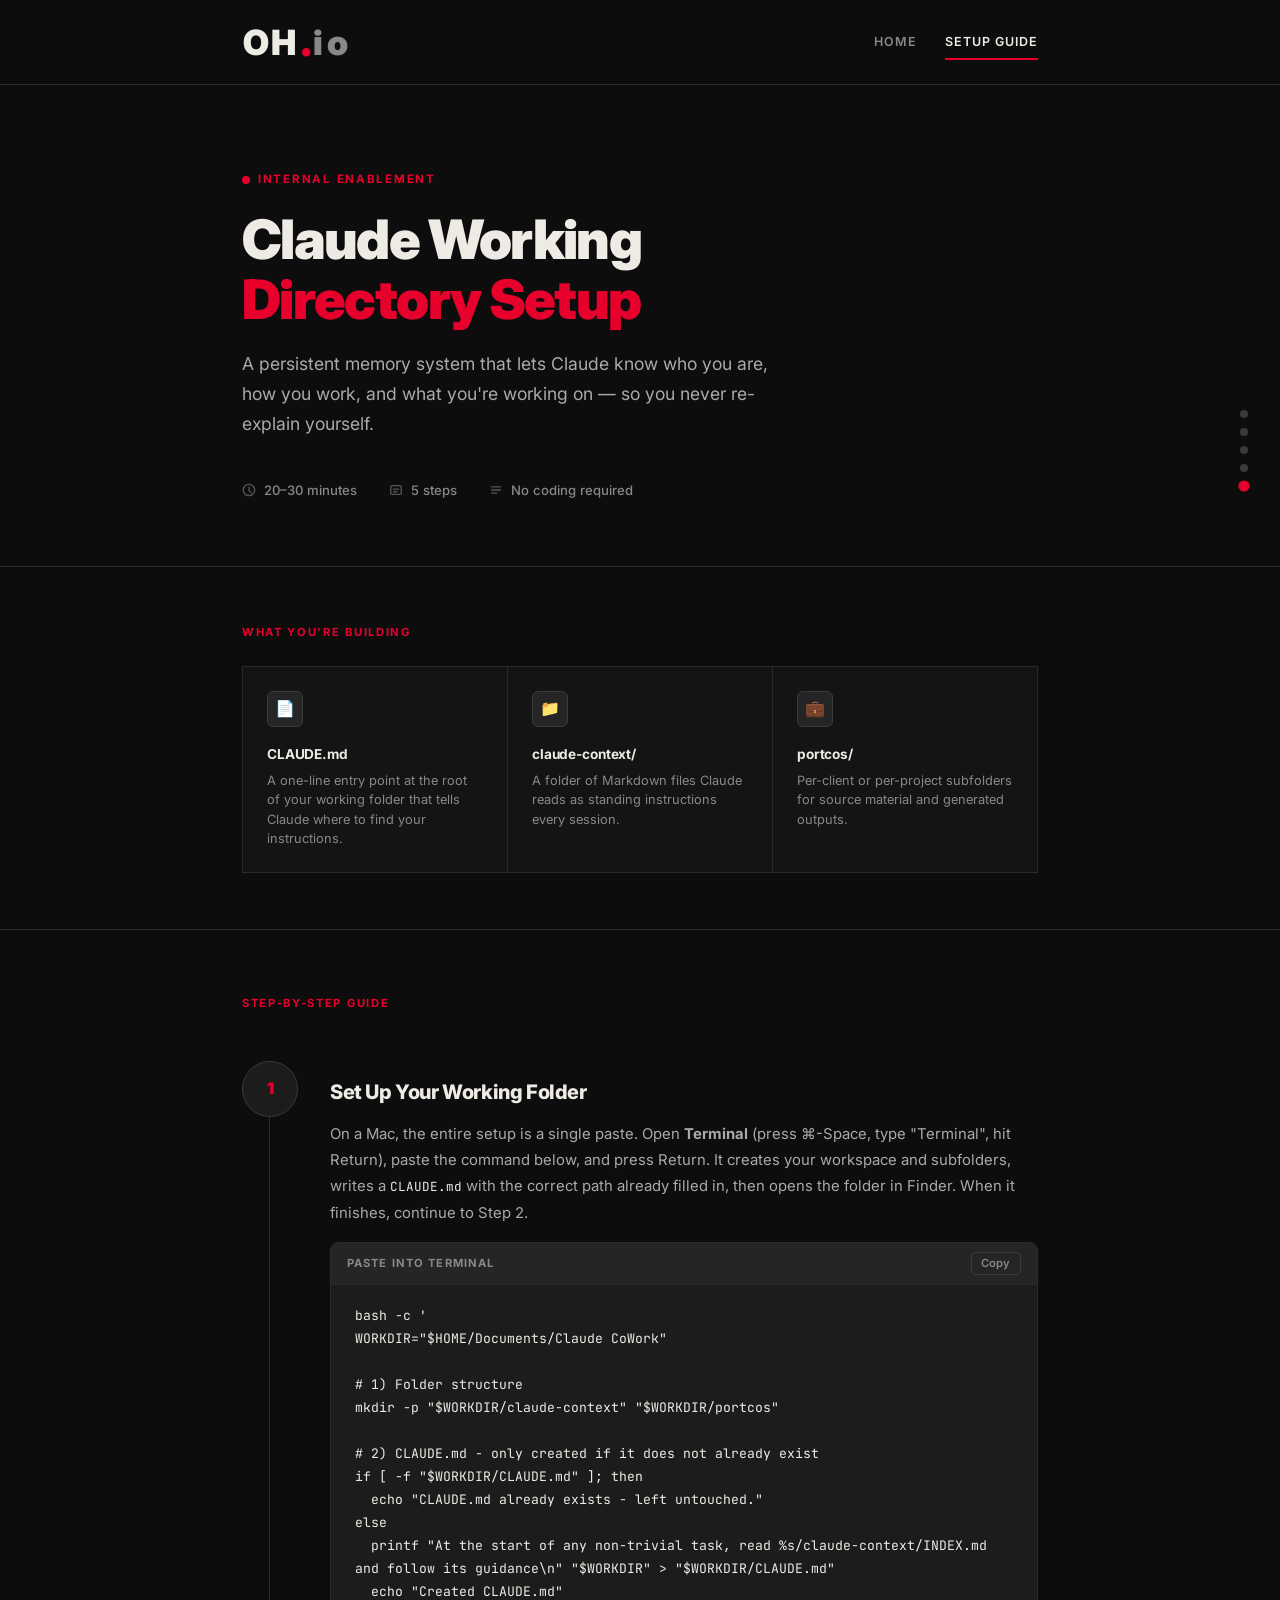
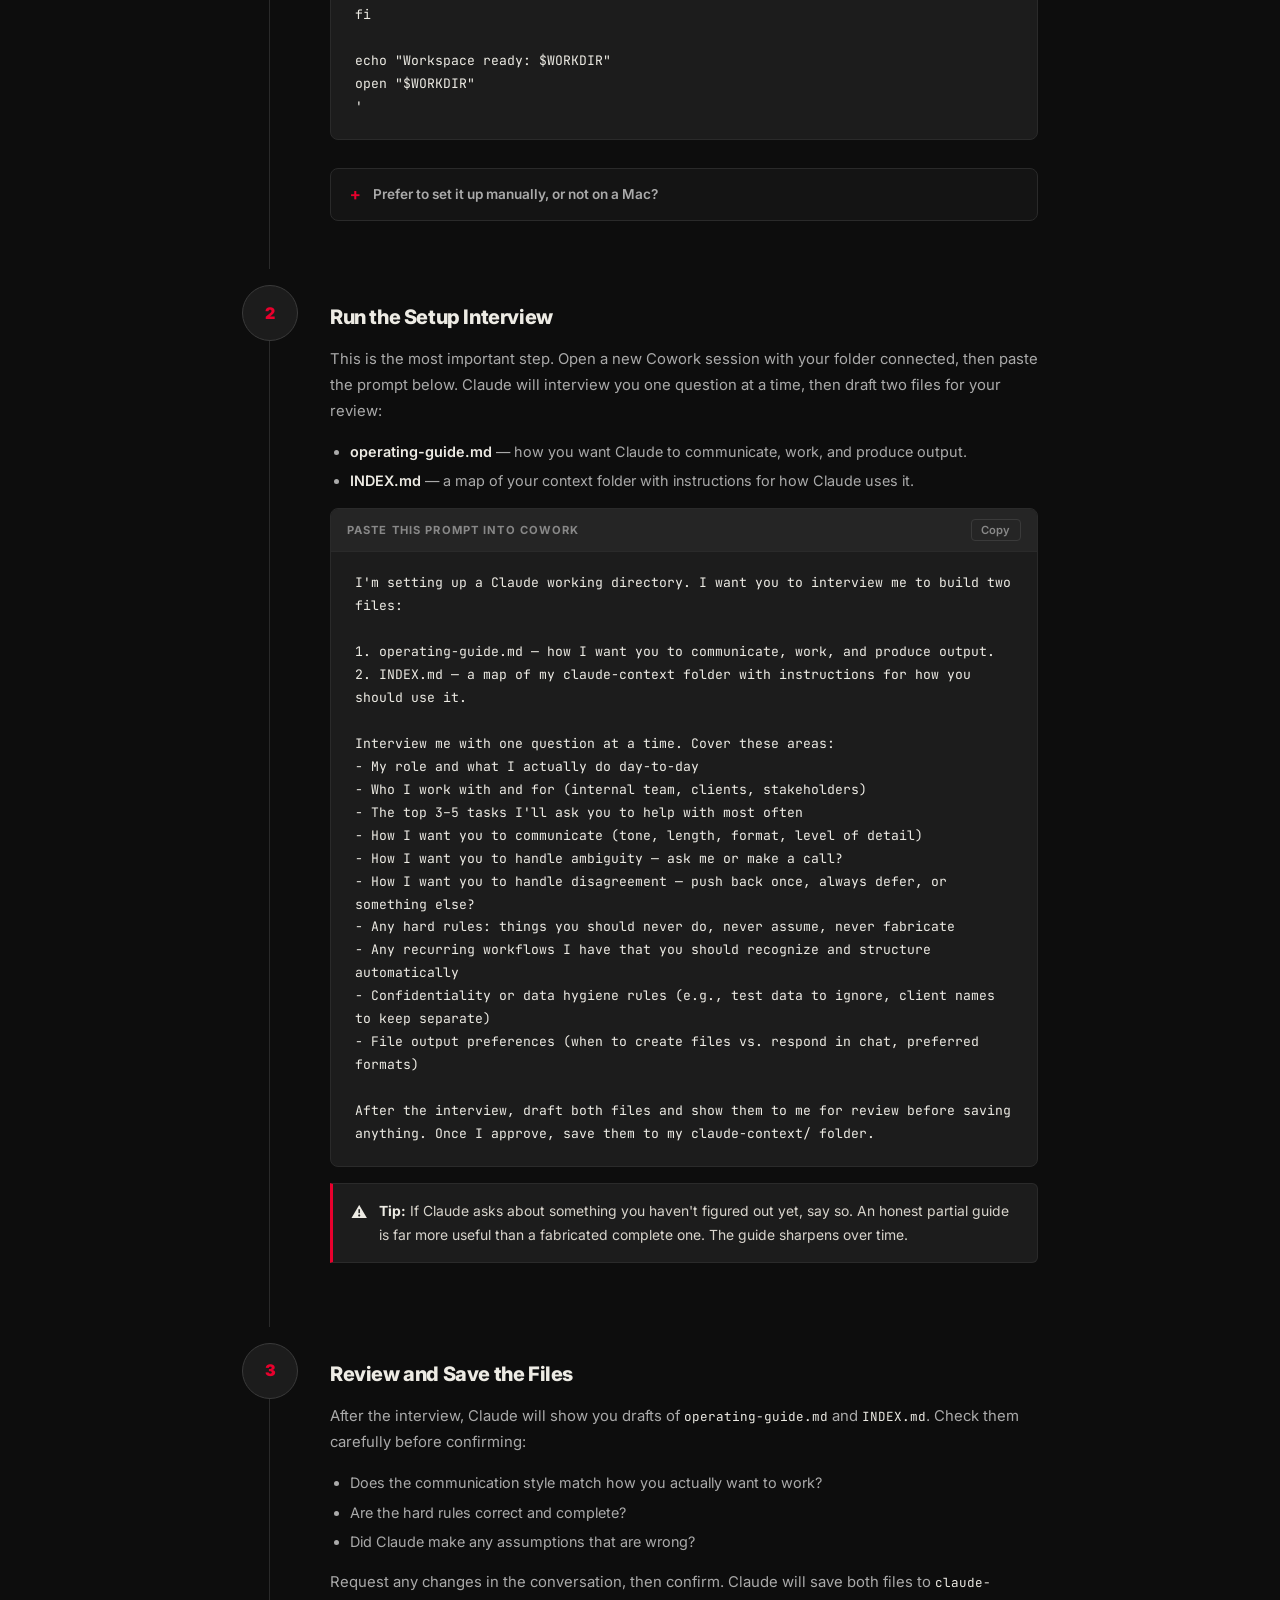
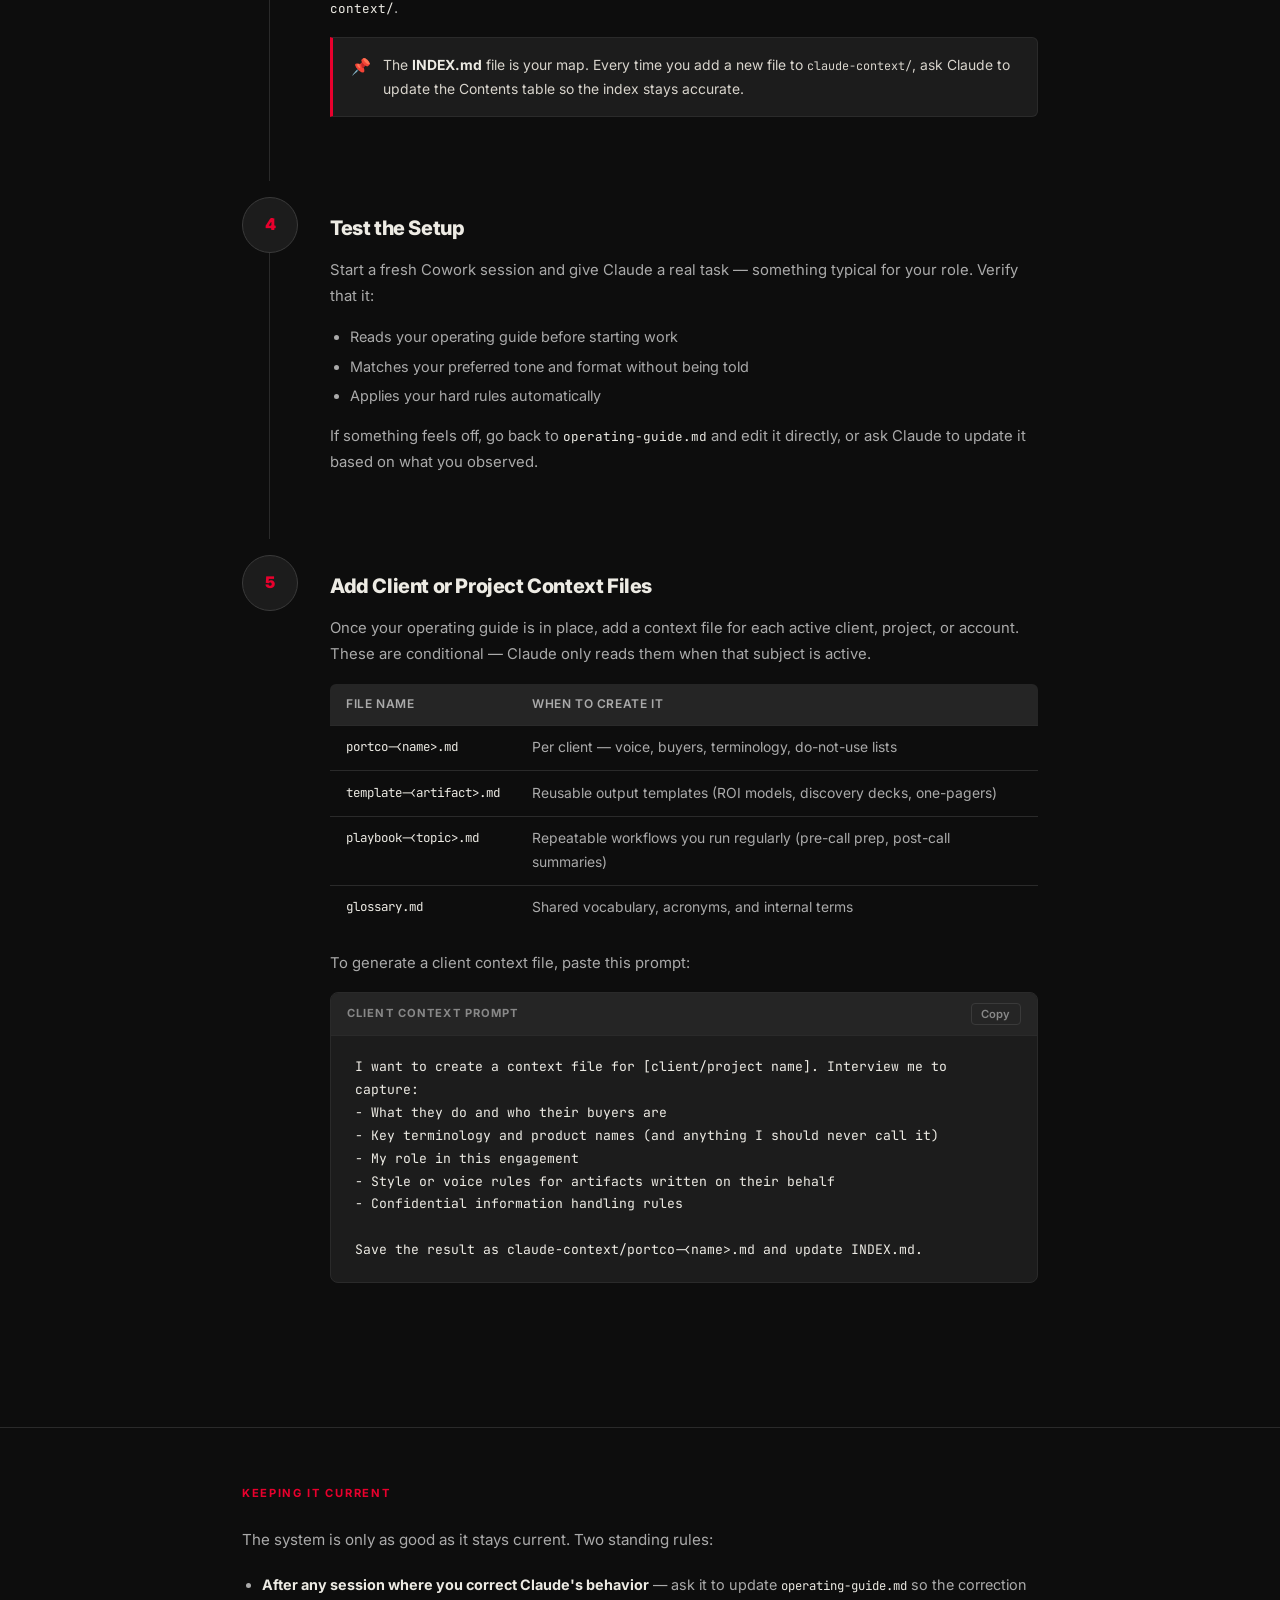
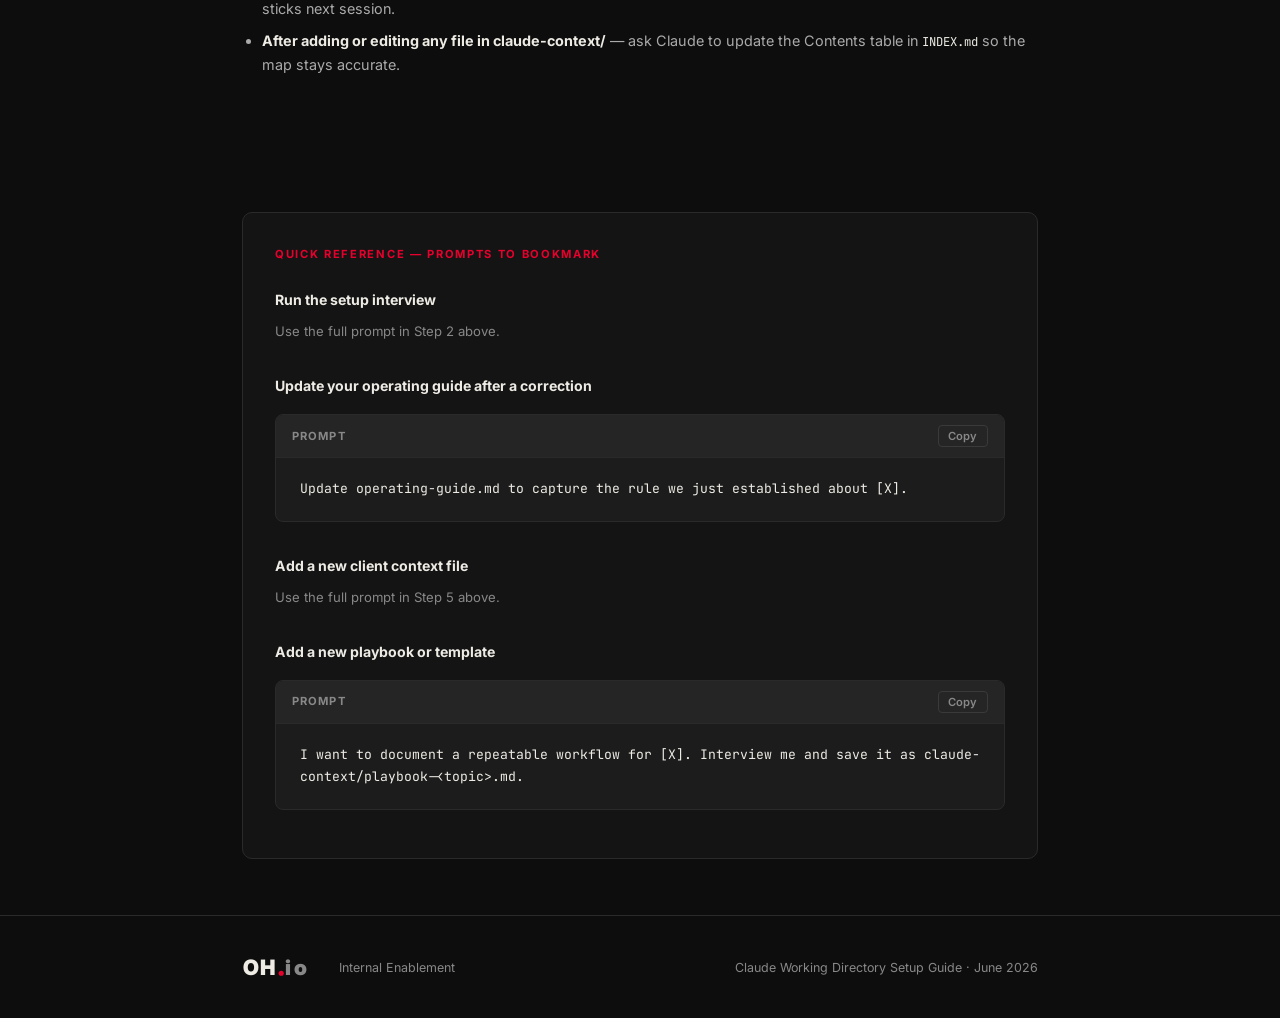
==== commit b0866982: "Make automated setup Step 1; collapse manual setup into it - Step 1 is now the paste-to-Terminal set" ====
--- a/claude-setup-guide.html
+++ b/claude-setup-guide.html
@@ -50,46 +50,48 @@
       border-bottom: 1px solid var(--border);
     }
 
-    /* ── Fast track (automated setup) ───────────────────────────── */
-    .fast-track {
+    /* ── Manual setup (collapsible) ─────────────────────────────── */
+    .manual-setup {
+      border: 1px solid var(--border);
+      border-radius: 8px;
       background: var(--black-2);
-      border: 1px solid var(--border);
-      border-left: 3px solid var(--red);
-      border-radius: 0 10px 10px 0;
-      padding: 1.75rem 2rem;
-      margin-bottom: 3.5rem;
-    }
-    .ft-badge {
-      display: inline-flex;
+      margin-top: 1.75rem;
+      overflow: hidden;
+    }
+    .manual-setup summary {
+      cursor: pointer;
+      padding: 0.9rem 1.1rem;
+      font-size: 0.85rem;
+      font-weight: 600;
+      color: var(--gray-light);
+      list-style: none;
+      display: flex;
       align-items: center;
-      gap: 0.4rem;
-      font-size: 0.65rem;
+      gap: 0.6rem;
+      transition: color 0.15s;
+    }
+    .manual-setup summary:hover { color: var(--off-white); }
+    .manual-setup summary::-webkit-details-marker { display: none; }
+    .manual-setup summary::before {
+      content: '+';
+      font-family: 'JetBrains Mono', monospace;
+      font-size: 1.1rem;
+      line-height: 1;
+      color: var(--red);
+      width: 0.9rem;
+      text-align: center;
+    }
+    .manual-setup[open] summary::before { content: '−'; }
+    .manual-setup[open] summary { border-bottom: 1px solid var(--border); }
+    .manual-setup-body { padding: 1.25rem 1.5rem 0.75rem; }
+    .manual-setup-body h4 {
+      font-size: 0.98rem;
       font-weight: 700;
-      letter-spacing: 0.12em;
-      text-transform: uppercase;
-      color: var(--red);
-      margin-bottom: 0.6rem;
-    }
-    .fast-track h3 {
-      font-size: 1.25rem;
-      font-weight: 800;
       color: var(--off-white);
-      letter-spacing: -0.02em;
-      margin-bottom: 0.6rem;
-    }
-    .fast-track > p {
-      font-size: 0.93rem;
-      color: var(--gray-light);
-      line-height: 1.7;
-      margin-bottom: 1rem;
-    }
-    .fast-track .ft-note {
-      font-size: 0.83rem;
-      color: var(--gray);
-      margin-top: 1rem;
-      margin-bottom: 0;
-    }
-    .fast-track a { color: var(--red); font-weight: 600; }
+      letter-spacing: -0.01em;
+      margin: 1.75rem 0 0.5rem;
+    }
+    .manual-setup-body h4:first-child { margin-top: 0; }
 
     /* ── Steps ──────────────────────────────────────────────────── */
     .steps-section { padding: 4rem 0; }
@@ -377,7 +379,6 @@
     <a class="progress-dot" href="#step-3" title="Step 3"></a>
     <a class="progress-dot" href="#step-4" title="Step 4"></a>
     <a class="progress-dot" href="#step-5" title="Step 5"></a>
-    <a class="progress-dot" href="#step-6" title="Step 6"></a>
   </nav>
 
   <!-- ── Hero ──────────────────────────────────────────────────── -->
@@ -393,7 +394,7 @@
         </div>
         <div class="meta-item">
           <svg width="14" height="14" viewBox="0 0 16 16" fill="none"><rect x="2" y="3" width="12" height="10" rx="1.5" stroke="#888" stroke-width="1.5"/><path d="M5 7h6M5 10h4" stroke="#888" stroke-width="1.5" stroke-linecap="round"/></svg>
-          6 steps
+          5 steps
         </div>
         <div class="meta-item">
           <svg width="14" height="14" viewBox="0 0 16 16" fill="none"><path d="M3 4.5h10M3 8h10M3 11.5h6" stroke="#888" stroke-width="1.5" stroke-linecap="round"/></svg>
@@ -432,17 +433,18 @@
     <div class="container">
       <h2>Step-by-step guide</h2>
 
-      <!-- Fast track: automated Steps 1 & 2 (Mac) -->
-      <div class="fast-track">
-        <span class="ft-badge">⚡ Fast track · Mac</span>
-        <h3>Automate Steps 1 &amp; 2</h3>
-        <p>On a Mac, skip the manual folder-and-file setup. Open <strong>Terminal</strong> (press ⌘-Space, type "Terminal", hit Return), paste the command below, and press Return. It creates your workspace and subfolders, writes a <code style="font-family:'JetBrains Mono',monospace;font-size:0.85em;color:var(--off-white);">CLAUDE.md</code> with the correct path already filled in, then opens the folder in Finder. When it finishes, continue at <a href="#step-3">Step&nbsp;3</a>.</p>
-        <div class="code-block">
-          <div class="code-block-header">
-            <span class="code-block-label">Paste into Terminal</span>
-            <button class="copy-btn" onclick="copyCode(this)">Copy</button>
-          </div>
-          <pre>bash -c '
+      <!-- Step 1 -->
+      <div class="step" id="step-1">
+        <div class="step-number">1</div>
+        <div class="step-body">
+          <h3>Set Up Your Working Folder</h3>
+          <p>On a Mac, the entire setup is a single paste. Open <strong>Terminal</strong> (press ⌘-Space, type "Terminal", hit Return), paste the command below, and press Return. It creates your workspace and subfolders, writes a <code style="font-family:'JetBrains Mono',monospace;font-size:0.85em;color:var(--off-white);">CLAUDE.md</code> with the correct path already filled in, then opens the folder in Finder. When it finishes, continue to <a href="#step-2">Step&nbsp;2</a>.</p>
+          <div class="code-block">
+            <div class="code-block-header">
+              <span class="code-block-label">Paste into Terminal</span>
+              <button class="copy-btn" onclick="copyCode(this)">Copy</button>
+            </div>
+            <pre>bash -c '
 WORKDIR="$HOME/Documents/Claude CoWork"
 
 # 1) Folder structure
@@ -459,64 +461,56 @@
 echo "Workspace ready: $WORKDIR"
 open "$WORKDIR"
 '</pre>
-        </div>
-        <p class="ft-note">Prefer to set things up by hand, or not on a Mac? Follow Steps 1 &amp; 2 below instead.</p>
-      </div>
-
-      <!-- Step 1 -->
-      <div class="step" id="step-1">
-        <div class="step-number">1</div>
-        <div class="step-body">
-          <h3>Create Your Working Folder</h3>
-          <p>Open Cowork and select (or create) a dedicated folder on your computer. Good names: <strong>Claude CoWork</strong> or <strong>[Your Name] Claude</strong>. This becomes your persistent workspace.</p>
-          <p>Create the following folder structure inside it. Leave the files empty for now — you'll populate them in later steps.</p>
-          <div class="file-tree">
+          </div>
+
+          <details class="manual-setup">
+            <summary>Prefer to set it up manually, or not on a Mac?</summary>
+            <div class="manual-setup-body">
+              <h4>Create your working folder</h4>
+              <p>Open Cowork and select (or create) a dedicated folder on your computer. Good names: <strong>Claude CoWork</strong> or <strong>[Your Name] Claude</strong>. This becomes your persistent workspace.</p>
+              <p>Create the following folder structure inside it. Leave the files empty for now — you'll populate them in later steps.</p>
+              <div class="file-tree">
 <span class="folder">Claude CoWork/</span>
 ├── <span class="file-special">CLAUDE.md</span>          <span class="comment">← entry point</span>
 ├── <span class="folder">claude-context/</span>
 │   ├── INDEX.md
 │   └── operating-guide.md
 └── <span class="folder">portcos/</span>          <span class="comment">← or clients/, projects/</span>
-          </div>
-          <div class="callout">
-            <span class="callout-icon">✓</span>
-            <p>Create the folders now. The files will be generated for you in Step 3.</p>
-          </div>
+              </div>
+              <div class="callout">
+                <span class="callout-icon">✓</span>
+                <p>Create the folders now. The files will be generated for you in Step 2.</p>
+              </div>
+
+              <h4>Create CLAUDE.md</h4>
+              <p>This single file at the root of your working folder is the only instruction Claude reads automatically. Its entire job is to point Claude at your context folder. Create it with this content — updating the path to match your own folder location:</p>
+              <div class="code-block">
+                <div class="code-block-header">
+                  <span class="code-block-label">CLAUDE.md</span>
+                  <button class="copy-btn" onclick="copyCode(this)">Copy</button>
+                </div>
+                <pre>At the start of any non-trivial task, read /path/to/your/Claude CoWork/claude-context/INDEX.md and follow its guidance</pre>
+              </div>
+              <p><strong style="color:var(--off-white);">How to find your path:</strong></p>
+              <ul>
+                <li><strong>Mac:</strong> Right-click the <code style="font-family:'JetBrains Mono',monospace;font-size:0.85em;">claude-context</code> folder → Get Info → copy the path under "Where"</li>
+                <li><strong>Windows:</strong> Shift + right-click the folder → Copy as path</li>
+              </ul>
+              <div class="code-block" style="margin-top:0.75rem;">
+                <div class="code-block-header">
+                  <span class="code-block-label">Example (Mac, user named Alex)</span>
+                  <button class="copy-btn" onclick="copyCode(this)">Copy</button>
+                </div>
+                <pre>At the start of any non-trivial task, read /Users/alex/Documents/Claude CoWork/claude-context/INDEX.md and follow its guidance</pre>
+              </div>
+            </div>
+          </details>
         </div>
       </div>
 
       <!-- Step 2 -->
       <div class="step" id="step-2">
         <div class="step-number">2</div>
-        <div class="step-body">
-          <h3>Create CLAUDE.md</h3>
-          <p>This single file at the root of your working folder is the only instruction Claude reads automatically. Its entire job is to point Claude at your context folder.</p>
-          <p>Create <code style="font-family:'JetBrains Mono',monospace;font-size:0.85em;color:var(--off-white);">CLAUDE.md</code> with this content — updating the path to match your own folder location:</p>
-          <div class="code-block">
-            <div class="code-block-header">
-              <span class="code-block-label">CLAUDE.md</span>
-              <button class="copy-btn" onclick="copyCode(this)">Copy</button>
-            </div>
-            <pre>At the start of any non-trivial task, read /path/to/your/Claude CoWork/claude-context/INDEX.md and follow its guidance</pre>
-          </div>
-          <p><strong style="color:var(--off-white);">How to find your path:</strong></p>
-          <ul>
-            <li><strong>Mac:</strong> Right-click the <code style="font-family:'JetBrains Mono',monospace;font-size:0.85em;">claude-context</code> folder → Get Info → copy the path under "Where"</li>
-            <li><strong>Windows:</strong> Shift + right-click the folder → Copy as path</li>
-          </ul>
-          <div class="code-block" style="margin-top:0.75rem;">
-            <div class="code-block-header">
-              <span class="code-block-label">Example (Mac, user named Alex)</span>
-              <button class="copy-btn" onclick="copyCode(this)">Copy</button>
-            </div>
-            <pre>At the start of any non-trivial task, read /Users/alex/Documents/Claude CoWork/claude-context/INDEX.md and follow its guidance</pre>
-          </div>
-        </div>
-      </div>
-
-      <!-- Step 3 -->
-      <div class="step" id="step-3">
-        <div class="step-number">3</div>
         <div class="step-body">
           <h3>Run the Setup Interview</h3>
           <p>This is the most important step. Open a new Cowork session with your folder connected, then paste the prompt below. Claude will interview you one question at a time, then draft two files for your review:</p>
@@ -555,9 +549,9 @@
         </div>
       </div>
 
-      <!-- Step 4 -->
-      <div class="step" id="step-4">
-        <div class="step-number">4</div>
+      <!-- Step 3 -->
+      <div class="step" id="step-3">
+        <div class="step-number">3</div>
         <div class="step-body">
           <h3>Review and Save the Files</h3>
           <p>After the interview, Claude will show you drafts of <code style="font-family:'JetBrains Mono',monospace;font-size:0.85em;color:var(--off-white);">operating-guide.md</code> and <code style="font-family:'JetBrains Mono',monospace;font-size:0.85em;color:var(--off-white);">INDEX.md</code>. Check them carefully before confirming:</p>
@@ -574,9 +568,9 @@
         </div>
       </div>
 
-      <!-- Step 5 -->
-      <div class="step" id="step-5">
-        <div class="step-number">5</div>
+      <!-- Step 4 -->
+      <div class="step" id="step-4">
+        <div class="step-number">4</div>
         <div class="step-body">
           <h3>Test the Setup</h3>
           <p>Start a fresh Cowork session and give Claude a real task — something typical for your role. Verify that it:</p>
@@ -589,9 +583,9 @@
         </div>
       </div>
 
-      <!-- Step 6 -->
-      <div class="step" id="step-6">
-        <div class="step-number">6</div>
+      <!-- Step 5 -->
+      <div class="step" id="step-5">
+        <div class="step-number">5</div>
         <div class="step-body">
           <h3>Add Client or Project Context Files</h3>
           <p>Once your operating guide is in place, add a context file for each active client, project, or account. These are conditional — Claude only reads them when that subject is active.</p>
@@ -663,7 +657,7 @@
 
       <div class="qr-item">
         <h3>Run the setup interview</h3>
-        <p style="font-size:0.82rem;color:var(--gray);margin-bottom:0.5rem;">Use the full prompt in Step 3 above.</p>
+        <p style="font-size:0.82rem;color:var(--gray);margin-bottom:0.5rem;">Use the full prompt in Step 2 above.</p>
       </div>
 
       <div class="qr-item">
@@ -679,7 +673,7 @@
 
       <div class="qr-item">
         <h3>Add a new client context file</h3>
-        <p style="font-size:0.82rem;color:var(--gray);margin-bottom:0.5rem;">Use the full prompt in Step 6 above.</p>
+        <p style="font-size:0.82rem;color:var(--gray);margin-bottom:0.5rem;">Use the full prompt in Step 5 above.</p>
       </div>
 
       <div class="qr-item">
@@ -727,7 +721,7 @@
     }
 
     // ── Progress dot active state ───────────────────────────────
-    const steps = ['step-1','step-2','step-3','step-4','step-5','step-6'];
+    const steps = ['step-1','step-2','step-3','step-4','step-5'];
     const dots = document.querySelectorAll('.progress-dot');
 
     const observer = new IntersectionObserver((entries) => {
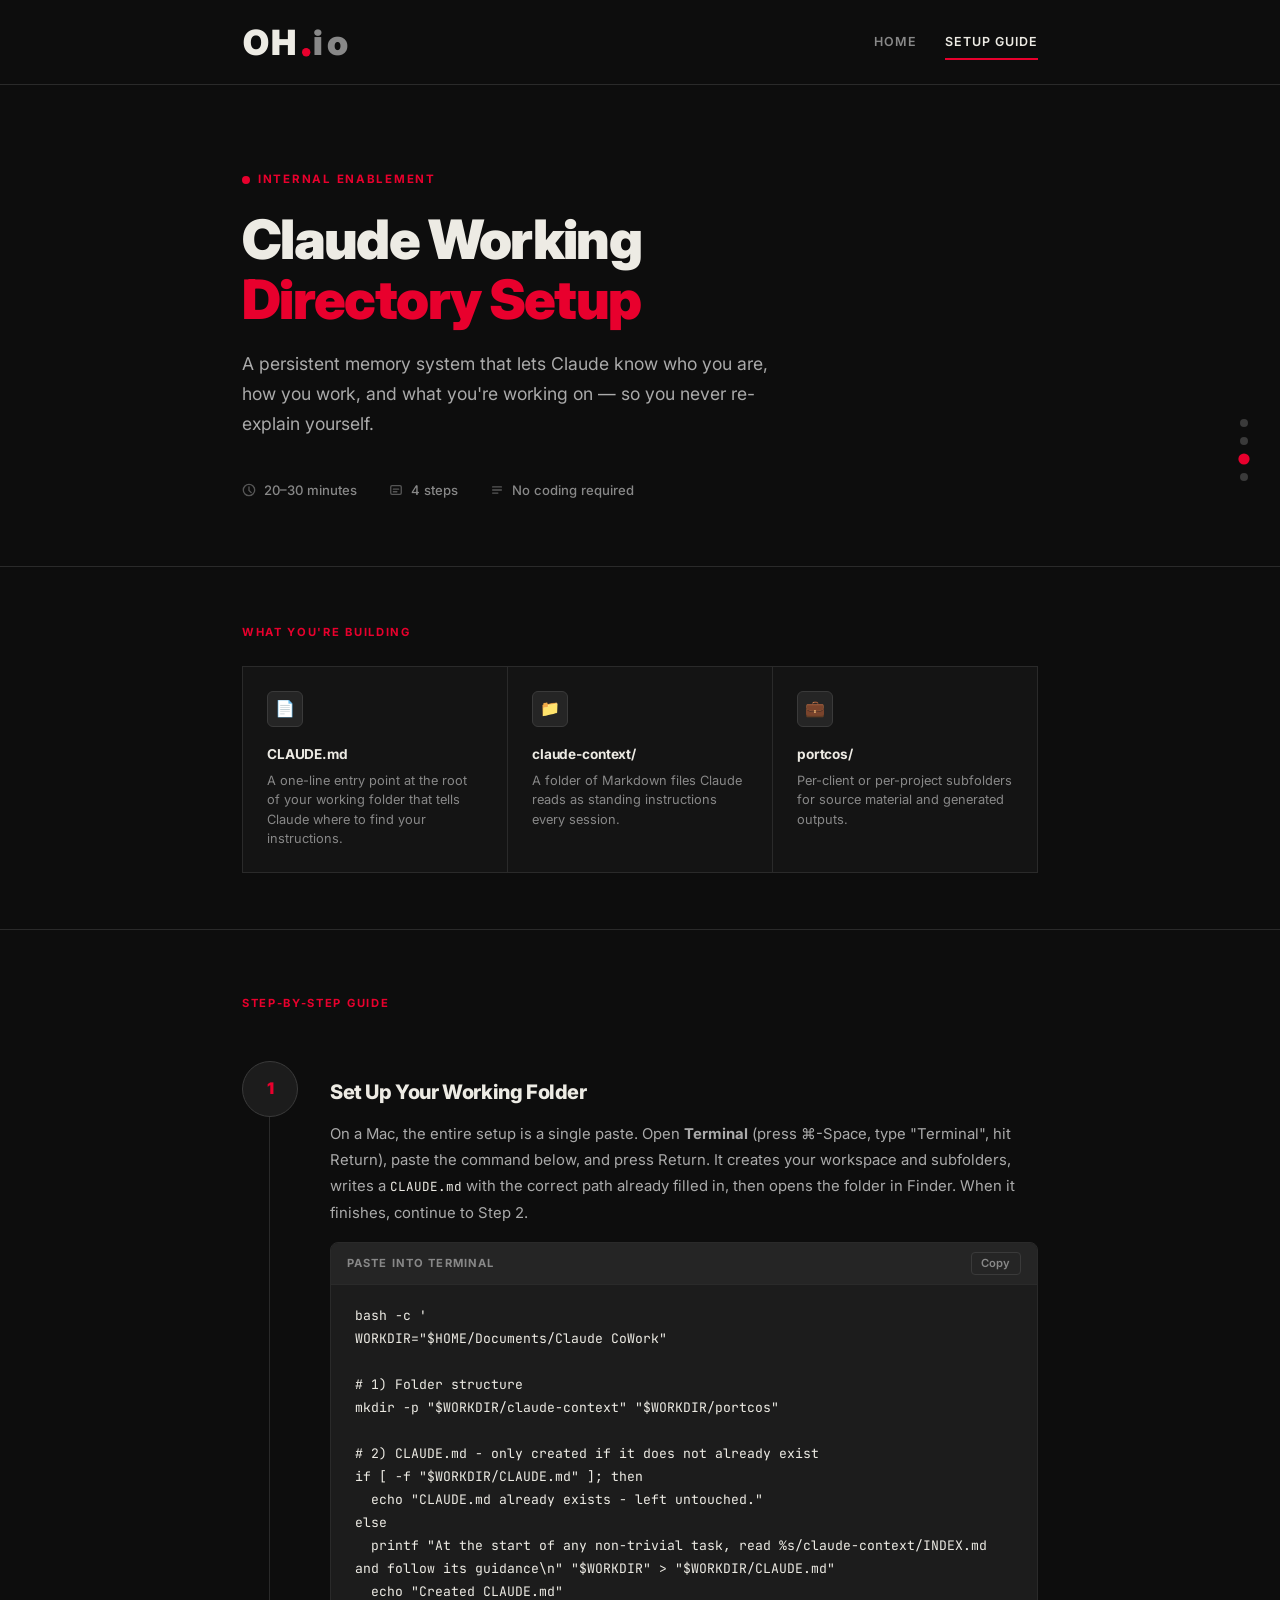
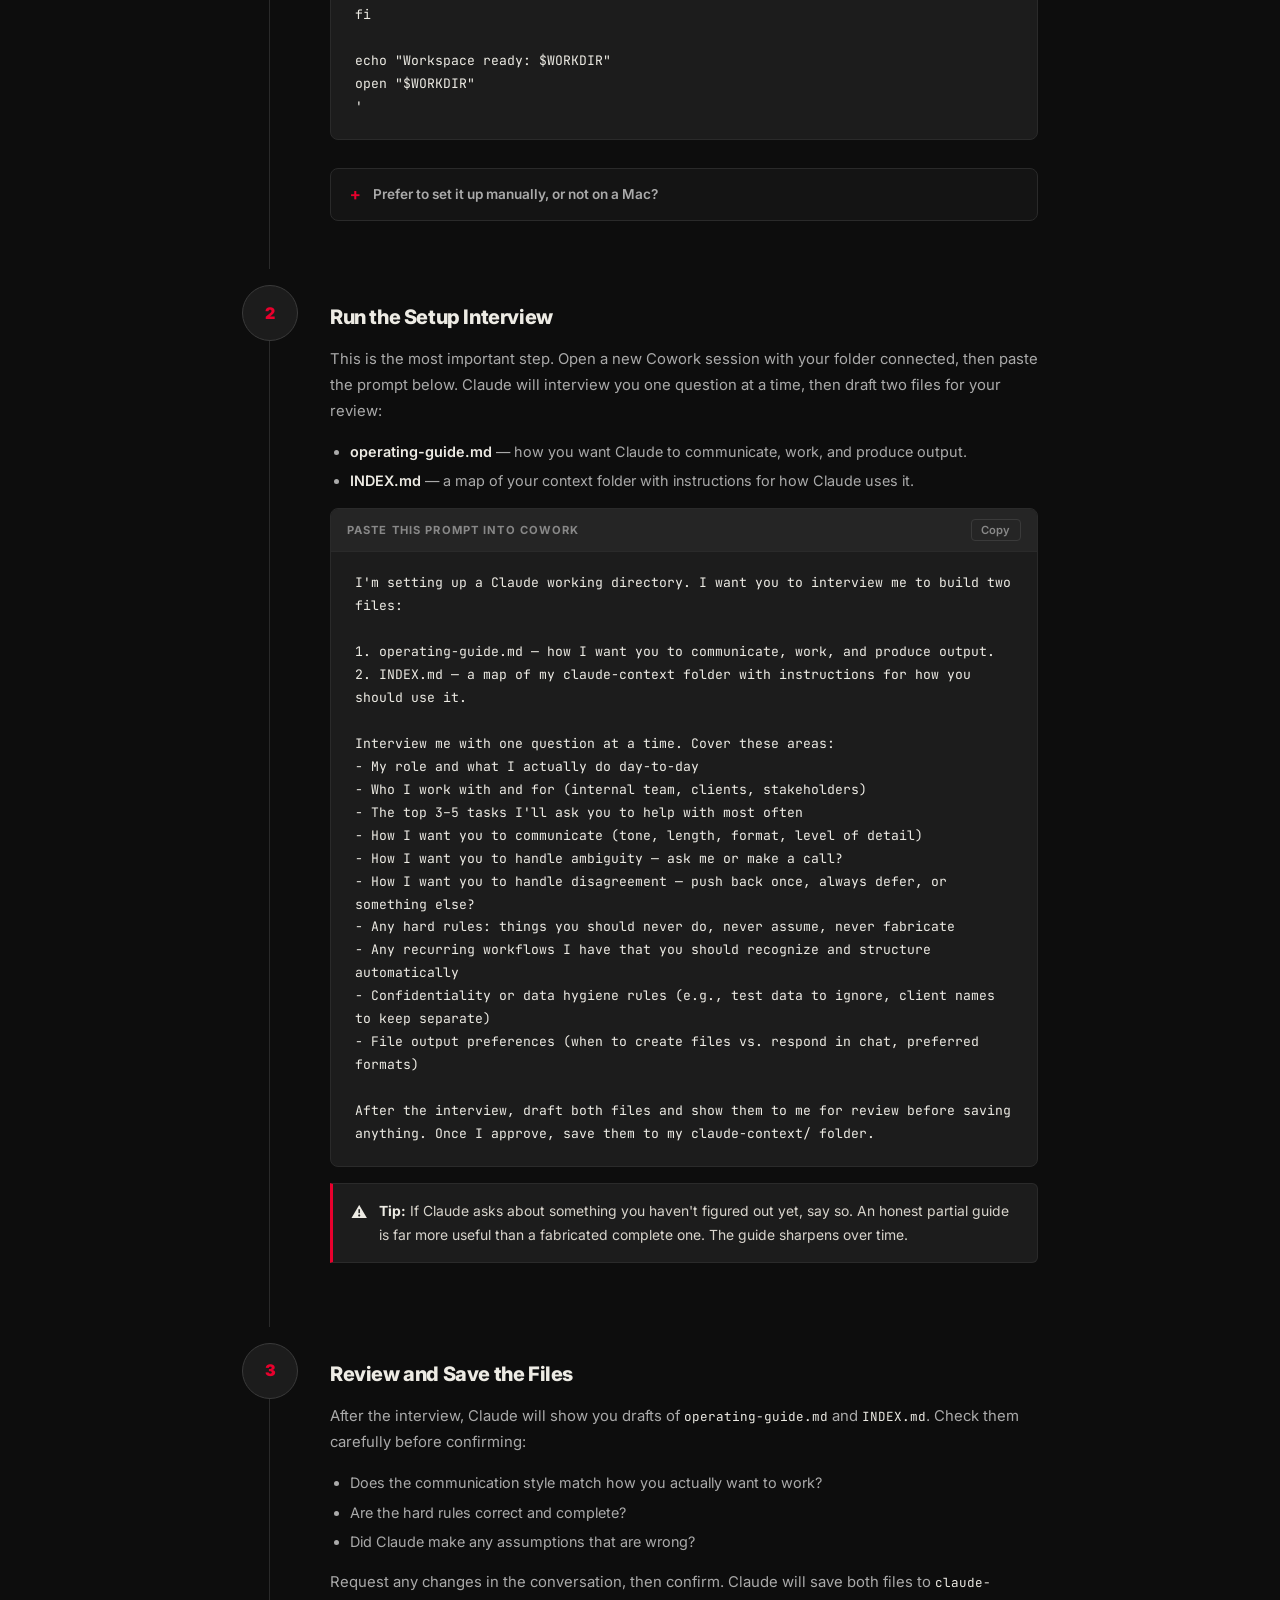
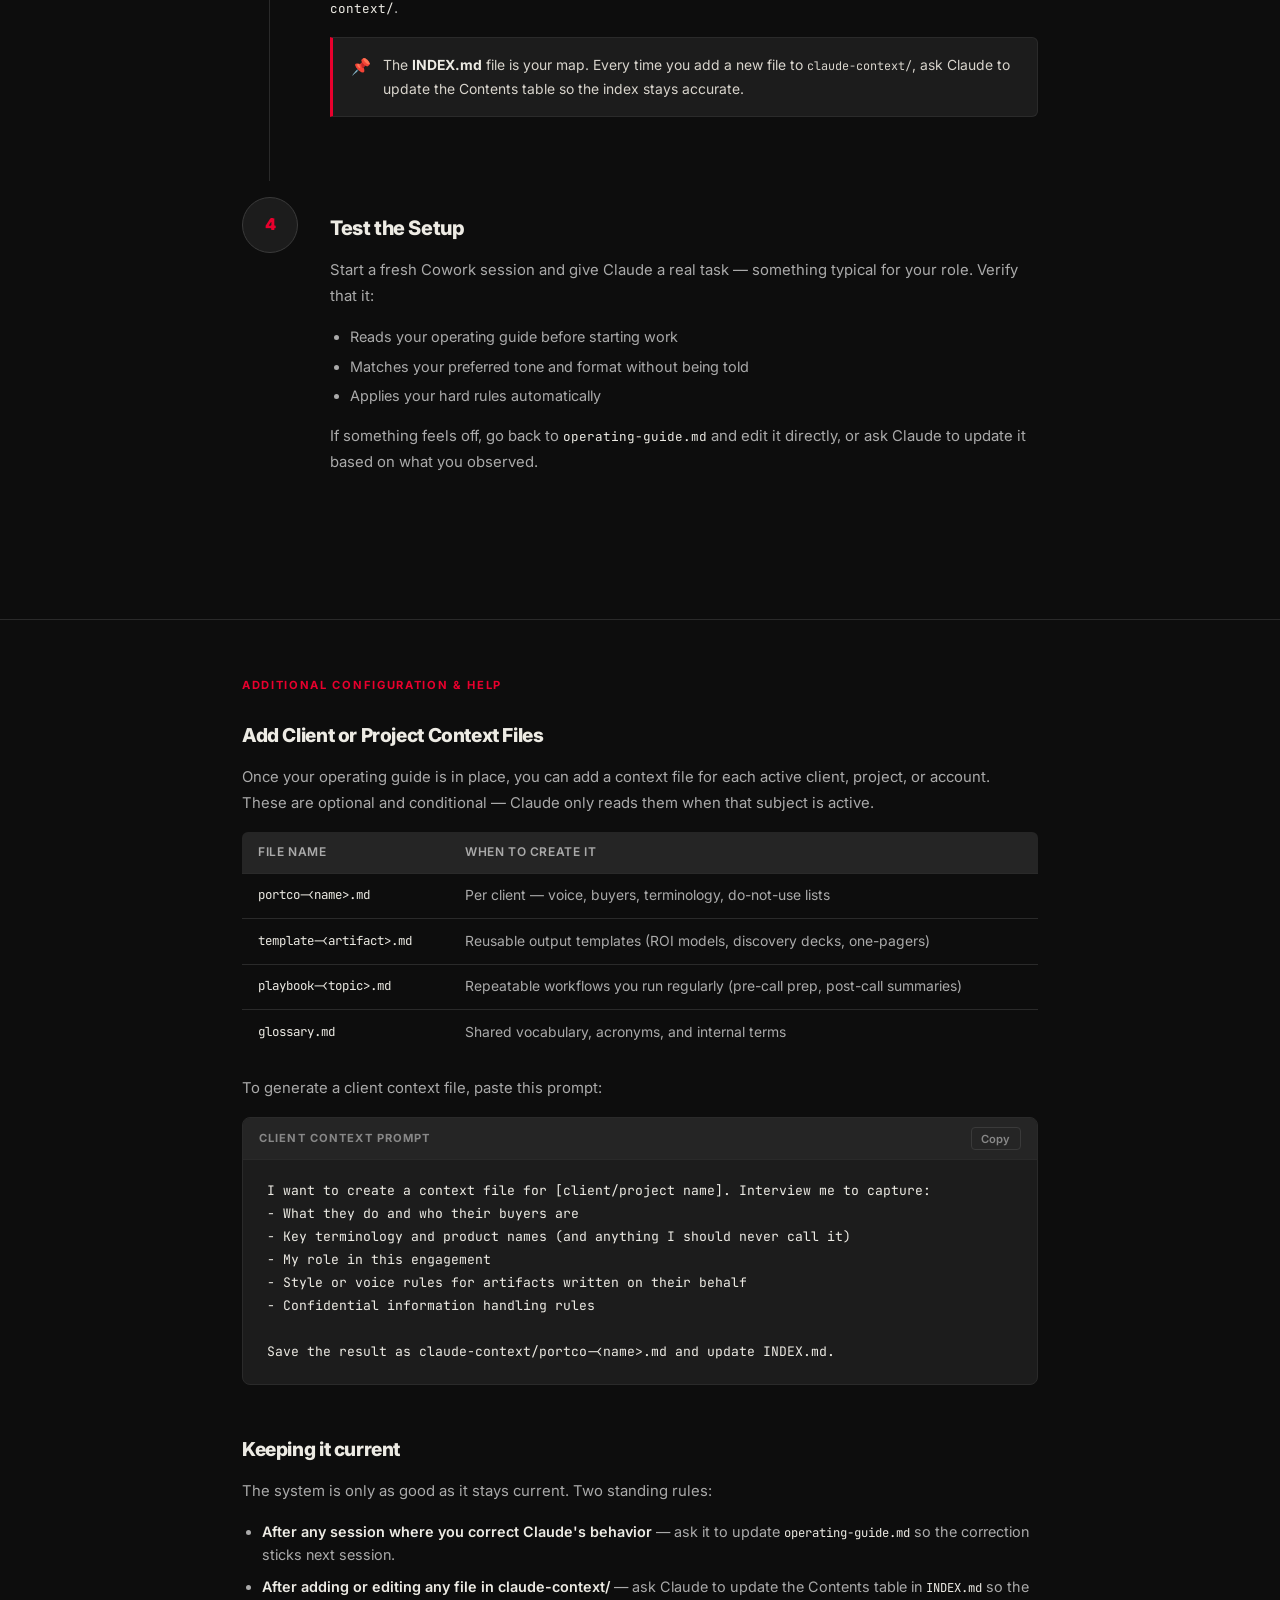
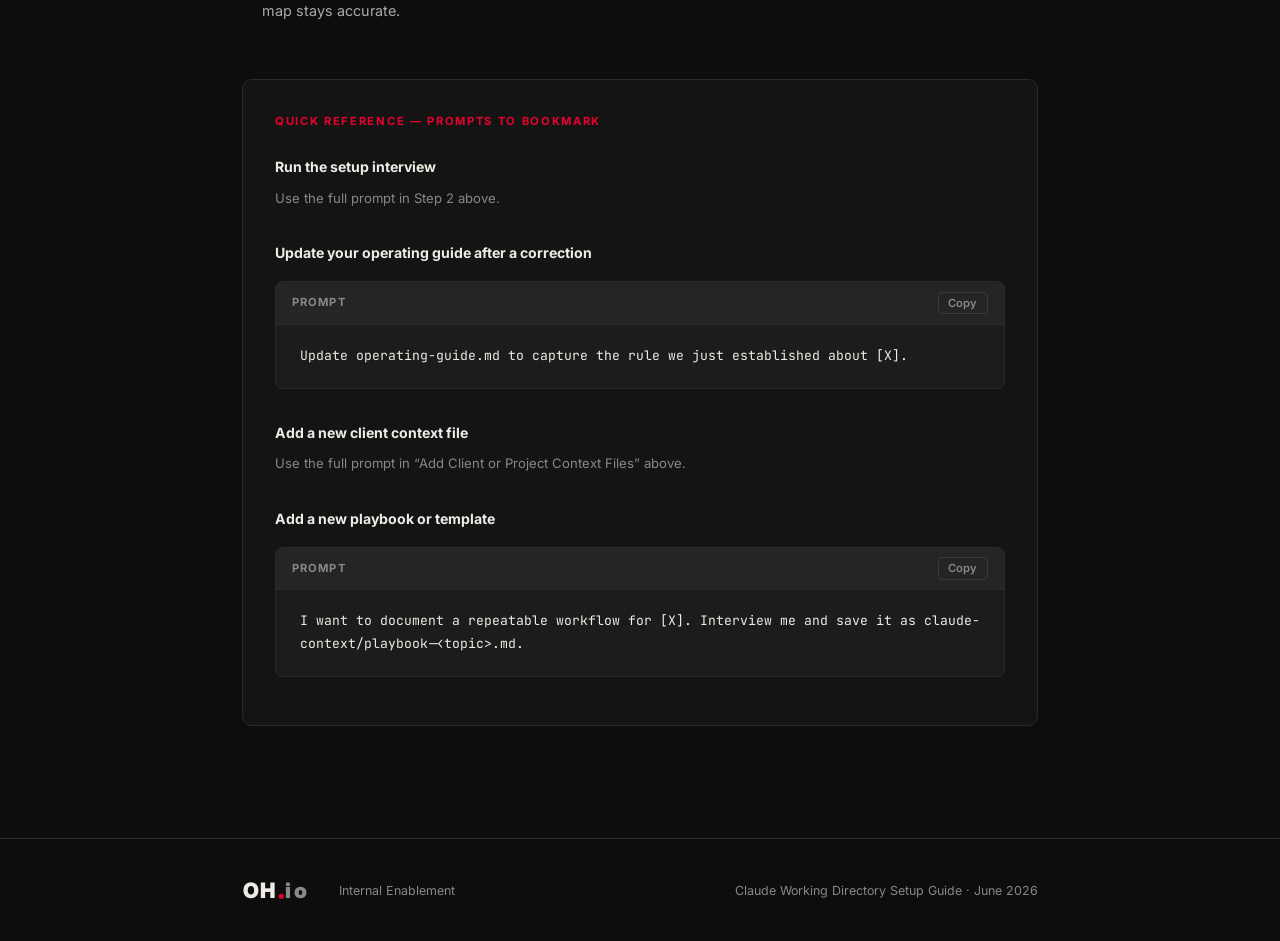
==== commit 47c7bf2c: "Move context-files step into an "Additional configuration & help" section Steps 1-4 are now the requ" ====
--- a/claude-setup-guide.html
+++ b/claude-setup-guide.html
@@ -283,11 +283,37 @@
     .guide-table tr:last-child td { border-bottom: none; }
     .guide-table tr:hover td { background: var(--black-2); }
 
-    /* ── Maintenance section ─────────────────────────────────────── */
-    .maintenance {
-      padding: 3.5rem 0;
+    /* ── Section divider ────────────────────────────────────────── */
+    .rule {
+      border: none;
       border-top: 1px solid var(--border);
-    }
+      margin: 0;
+    }
+
+    /* ── Additional configuration & help ────────────────────────── */
+    .extras { padding: 3.5rem 0; }
+    .extra-block { margin-bottom: 3rem; }
+    .extra-block h3 {
+      font-size: 1.2rem;
+      font-weight: 800;
+      color: var(--off-white);
+      letter-spacing: -0.02em;
+      margin-bottom: 0.75rem;
+    }
+    .extra-block p {
+      font-size: 0.93rem;
+      color: var(--gray-light);
+      margin-bottom: 1rem;
+      line-height: 1.75;
+    }
+    .extra-block ul { padding-left: 1.25rem; margin-bottom: 1rem; }
+    .extra-block li {
+      font-size: 0.9rem;
+      color: var(--gray-light);
+      margin-bottom: 0.5rem;
+      line-height: 1.65;
+    }
+    .extra-block li strong { color: var(--off-white); font-weight: 600; }
 
     /* ── Quick reference ────────────────────────────────────────── */
     .quick-ref {
@@ -378,7 +404,6 @@
     <a class="progress-dot" href="#step-2" title="Step 2"></a>
     <a class="progress-dot" href="#step-3" title="Step 3"></a>
     <a class="progress-dot" href="#step-4" title="Step 4"></a>
-    <a class="progress-dot" href="#step-5" title="Step 5"></a>
   </nav>
 
   <!-- ── Hero ──────────────────────────────────────────────────── -->
@@ -394,7 +419,7 @@
         </div>
         <div class="meta-item">
           <svg width="14" height="14" viewBox="0 0 16 16" fill="none"><rect x="2" y="3" width="12" height="10" rx="1.5" stroke="#888" stroke-width="1.5"/><path d="M5 7h6M5 10h4" stroke="#888" stroke-width="1.5" stroke-linecap="round"/></svg>
-          5 steps
+          4 steps
         </div>
         <div class="meta-item">
           <svg width="14" height="14" viewBox="0 0 16 16" fill="none"><path d="M3 4.5h10M3 8h10M3 11.5h6" stroke="#888" stroke-width="1.5" stroke-linecap="round"/></svg>
@@ -583,47 +608,55 @@
         </div>
       </div>
 
-      <!-- Step 5 -->
-      <div class="step" id="step-5">
-        <div class="step-number">5</div>
-        <div class="step-body">
-          <h3>Add Client or Project Context Files</h3>
-          <p>Once your operating guide is in place, add a context file for each active client, project, or account. These are conditional — Claude only reads them when that subject is active.</p>
-
-          <table class="guide-table">
-            <thead>
-              <tr>
-                <th>File name</th>
-                <th>When to create it</th>
-              </tr>
-            </thead>
-            <tbody>
-              <tr>
-                <td>portco-&lt;name&gt;.md</td>
-                <td>Per client — voice, buyers, terminology, do-not-use lists</td>
-              </tr>
-              <tr>
-                <td>template-&lt;artifact&gt;.md</td>
-                <td>Reusable output templates (ROI models, discovery decks, one-pagers)</td>
-              </tr>
-              <tr>
-                <td>playbook-&lt;topic&gt;.md</td>
-                <td>Repeatable workflows you run regularly (pre-call prep, post-call summaries)</td>
-              </tr>
-              <tr>
-                <td>glossary.md</td>
-                <td>Shared vocabulary, acronyms, and internal terms</td>
-              </tr>
-            </tbody>
-          </table>
-
-          <p style="margin-top:1.25rem;">To generate a client context file, paste this prompt:</p>
-          <div class="code-block">
-            <div class="code-block-header">
-              <span class="code-block-label">Client context prompt</span>
-              <button class="copy-btn" onclick="copyCode(this)">Copy</button>
-            </div>
-            <pre>I want to create a context file for [client/project name]. Interview me to capture:
+    </div>
+  </section>
+
+  <hr class="rule" />
+
+  <!-- ── Additional configuration & help ────────────────────────── -->
+  <section class="extras">
+    <div class="container">
+      <p class="section-label">Additional configuration &amp; help</p>
+
+      <!-- Add client or project context files -->
+      <div class="extra-block">
+        <h3>Add Client or Project Context Files</h3>
+        <p>Once your operating guide is in place, you can add a context file for each active client, project, or account. These are optional and conditional — Claude only reads them when that subject is active.</p>
+
+        <table class="guide-table">
+          <thead>
+            <tr>
+              <th>File name</th>
+              <th>When to create it</th>
+            </tr>
+          </thead>
+          <tbody>
+            <tr>
+              <td>portco-&lt;name&gt;.md</td>
+              <td>Per client — voice, buyers, terminology, do-not-use lists</td>
+            </tr>
+            <tr>
+              <td>template-&lt;artifact&gt;.md</td>
+              <td>Reusable output templates (ROI models, discovery decks, one-pagers)</td>
+            </tr>
+            <tr>
+              <td>playbook-&lt;topic&gt;.md</td>
+              <td>Repeatable workflows you run regularly (pre-call prep, post-call summaries)</td>
+            </tr>
+            <tr>
+              <td>glossary.md</td>
+              <td>Shared vocabulary, acronyms, and internal terms</td>
+            </tr>
+          </tbody>
+        </table>
+
+        <p style="margin-top:1.25rem;">To generate a client context file, paste this prompt:</p>
+        <div class="code-block">
+          <div class="code-block-header">
+            <span class="code-block-label">Client context prompt</span>
+            <button class="copy-btn" onclick="copyCode(this)">Copy</button>
+          </div>
+          <pre>I want to create a context file for [client/project name]. Interview me to capture:
 - What they do and who their buyers are
 - Key terminology and product names (and anything I should never call it)
 - My role in this engagement
@@ -631,63 +664,57 @@
 - Confidential information handling rules
 
 Save the result as claude-context/portco-&lt;name&gt;.md and update INDEX.md.</pre>
+        </div>
+      </div>
+
+      <!-- Keeping it current -->
+      <div class="extra-block">
+        <h3>Keeping it current</h3>
+        <p>The system is only as good as it stays current. Two standing rules:</p>
+        <ul>
+          <li><strong>After any session where you correct Claude's behavior</strong> — ask it to update <code style="font-family:'JetBrains Mono',monospace;font-size:0.85em;color:var(--off-white);">operating-guide.md</code> so the correction sticks next session.</li>
+          <li><strong>After adding or editing any file in claude-context/</strong> — ask Claude to update the Contents table in <code style="font-family:'JetBrains Mono',monospace;font-size:0.85em;color:var(--off-white);">INDEX.md</code> so the map stays accurate.</li>
+        </ul>
+      </div>
+
+      <!-- Quick reference -->
+      <div class="quick-ref">
+        <h2>Quick Reference — Prompts to Bookmark</h2>
+
+        <div class="qr-item">
+          <h3>Run the setup interview</h3>
+          <p style="font-size:0.82rem;color:var(--gray);margin-bottom:0.5rem;">Use the full prompt in Step 2 above.</p>
+        </div>
+
+        <div class="qr-item">
+          <h3>Update your operating guide after a correction</h3>
+          <div class="code-block">
+            <div class="code-block-header">
+              <span class="code-block-label">Prompt</span>
+              <button class="copy-btn" onclick="copyCode(this)">Copy</button>
+            </div>
+            <pre>Update operating-guide.md to capture the rule we just established about [X].</pre>
           </div>
         </div>
-      </div>
-
+
+        <div class="qr-item">
+          <h3>Add a new client context file</h3>
+          <p style="font-size:0.82rem;color:var(--gray);margin-bottom:0.5rem;">Use the full prompt in “Add Client or Project Context Files” above.</p>
+        </div>
+
+        <div class="qr-item">
+          <h3>Add a new playbook or template</h3>
+          <div class="code-block">
+            <div class="code-block-header">
+              <span class="code-block-label">Prompt</span>
+              <button class="copy-btn" onclick="copyCode(this)">Copy</button>
+            </div>
+            <pre>I want to document a repeatable workflow for [X]. Interview me and save it as claude-context/playbook-&lt;topic&gt;.md.</pre>
+          </div>
+        </div>
+      </div>
     </div>
   </section>
-
-  <!-- ── Maintenance ────────────────────────────────────────────── -->
-  <section class="maintenance">
-    <div class="container">
-      <p class="section-label">Keeping it current</p>
-      <p style="color:var(--gray-light);font-size:0.95rem;max-width:620px;margin-bottom:1.25rem;">The system is only as good as it stays current. Two standing rules:</p>
-      <ul style="padding-left:1.25rem;margin-bottom:1.5rem;">
-        <li style="color:var(--gray-light);font-size:0.9rem;margin-bottom:0.6rem;line-height:1.6;"><strong style="color:var(--off-white);">After any session where you correct Claude's behavior</strong> — ask it to update <code style="font-family:'JetBrains Mono',monospace;font-size:0.85em;color:var(--off-white);">operating-guide.md</code> so the correction sticks next session.</li>
-        <li style="color:var(--gray-light);font-size:0.9rem;margin-bottom:0.6rem;line-height:1.6;"><strong style="color:var(--off-white);">After adding or editing any file in claude-context/</strong> — ask Claude to update the Contents table in <code style="font-family:'JetBrains Mono',monospace;font-size:0.85em;color:var(--off-white);">INDEX.md</code> so the map stays accurate.</li>
-      </ul>
-    </div>
-  </section>
-
-  <!-- ── Quick reference ────────────────────────────────────────── -->
-  <div class="container">
-    <div class="quick-ref">
-      <h2>Quick Reference — Prompts to Bookmark</h2>
-
-      <div class="qr-item">
-        <h3>Run the setup interview</h3>
-        <p style="font-size:0.82rem;color:var(--gray);margin-bottom:0.5rem;">Use the full prompt in Step 2 above.</p>
-      </div>
-
-      <div class="qr-item">
-        <h3>Update your operating guide after a correction</h3>
-        <div class="code-block">
-          <div class="code-block-header">
-            <span class="code-block-label">Prompt</span>
-            <button class="copy-btn" onclick="copyCode(this)">Copy</button>
-          </div>
-          <pre>Update operating-guide.md to capture the rule we just established about [X].</pre>
-        </div>
-      </div>
-
-      <div class="qr-item">
-        <h3>Add a new client context file</h3>
-        <p style="font-size:0.82rem;color:var(--gray);margin-bottom:0.5rem;">Use the full prompt in Step 5 above.</p>
-      </div>
-
-      <div class="qr-item">
-        <h3>Add a new playbook or template</h3>
-        <div class="code-block">
-          <div class="code-block-header">
-            <span class="code-block-label">Prompt</span>
-            <button class="copy-btn" onclick="copyCode(this)">Copy</button>
-          </div>
-          <pre>I want to document a repeatable workflow for [X]. Interview me and save it as claude-context/playbook-&lt;topic&gt;.md.</pre>
-        </div>
-      </div>
-    </div>
-  </div>
 
   <!-- ── Footer ─────────────────────────────────────────────────── -->
   <footer>
@@ -721,7 +748,7 @@
     }
 
     // ── Progress dot active state ───────────────────────────────
-    const steps = ['step-1','step-2','step-3','step-4','step-5'];
+    const steps = ['step-1','step-2','step-3','step-4'];
     const dots = document.querySelectorAll('.progress-dot');
 
     const observer = new IntersectionObserver((entries) => {
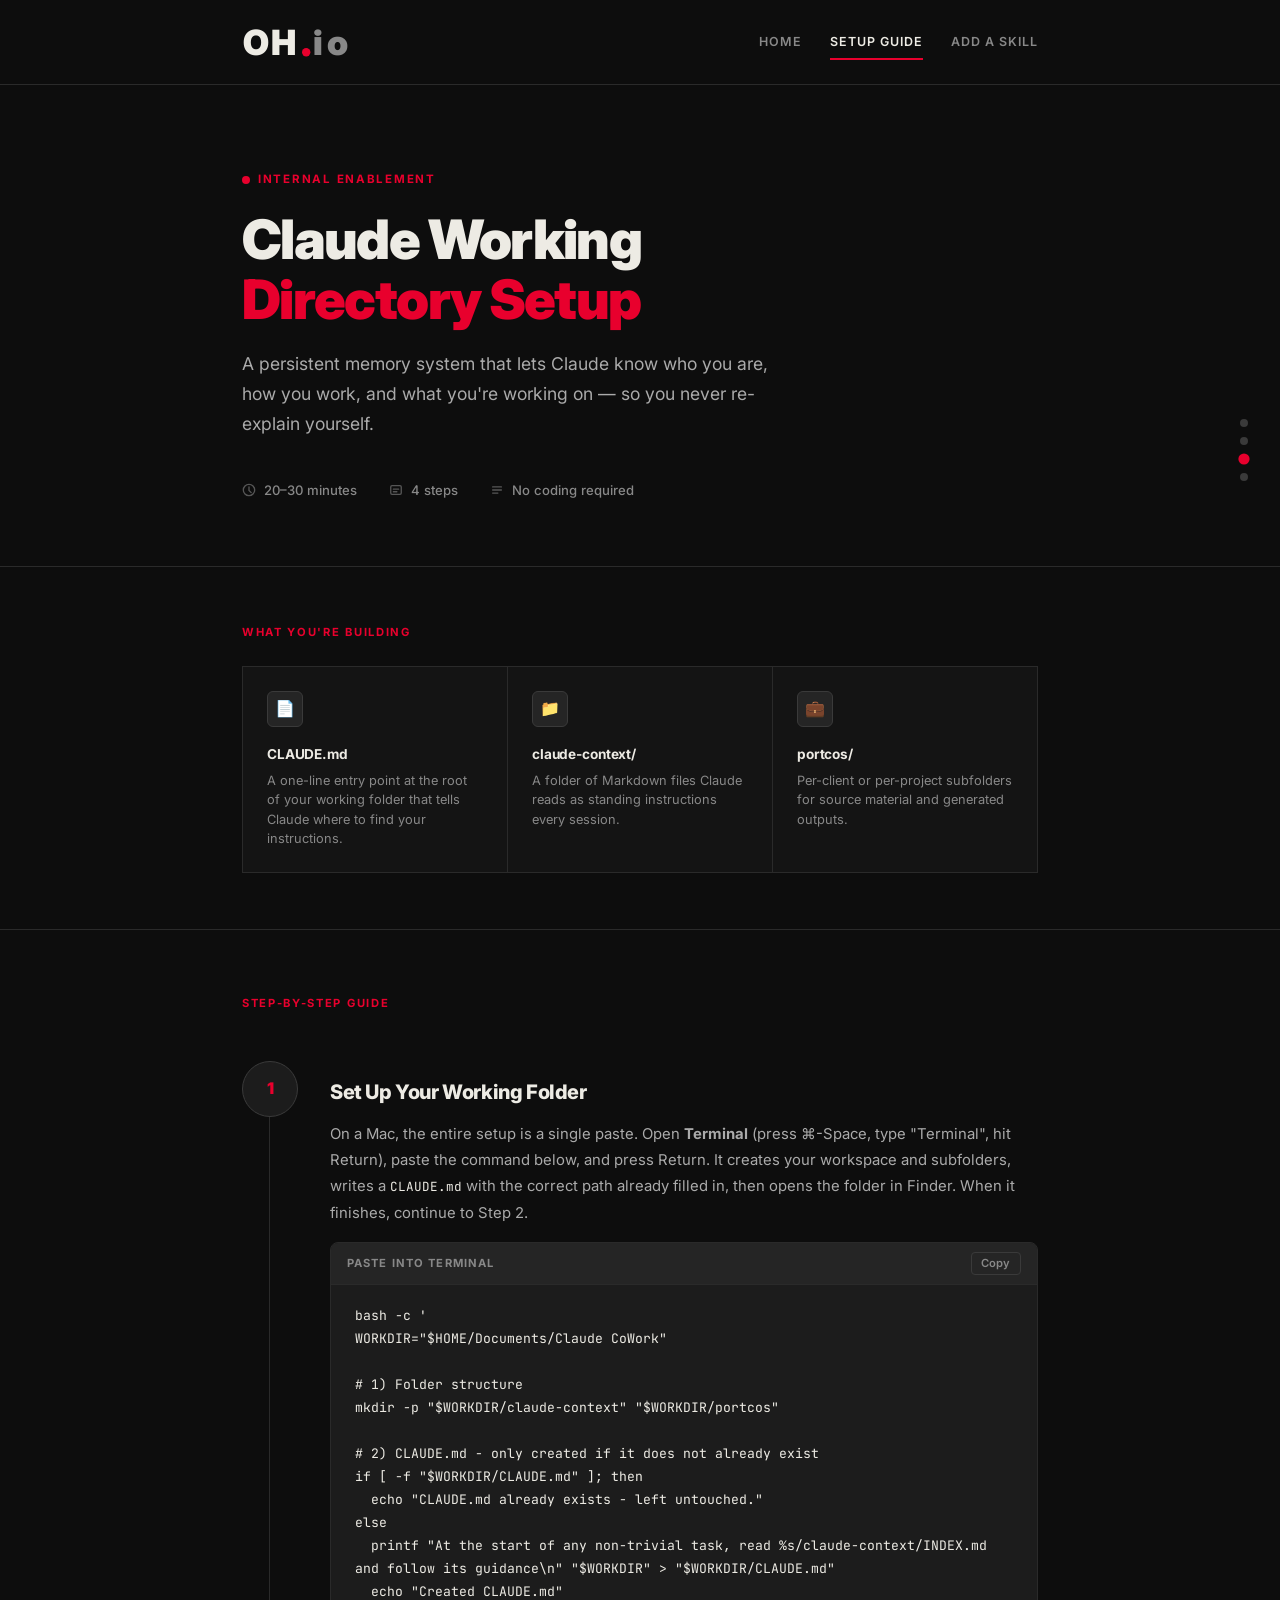
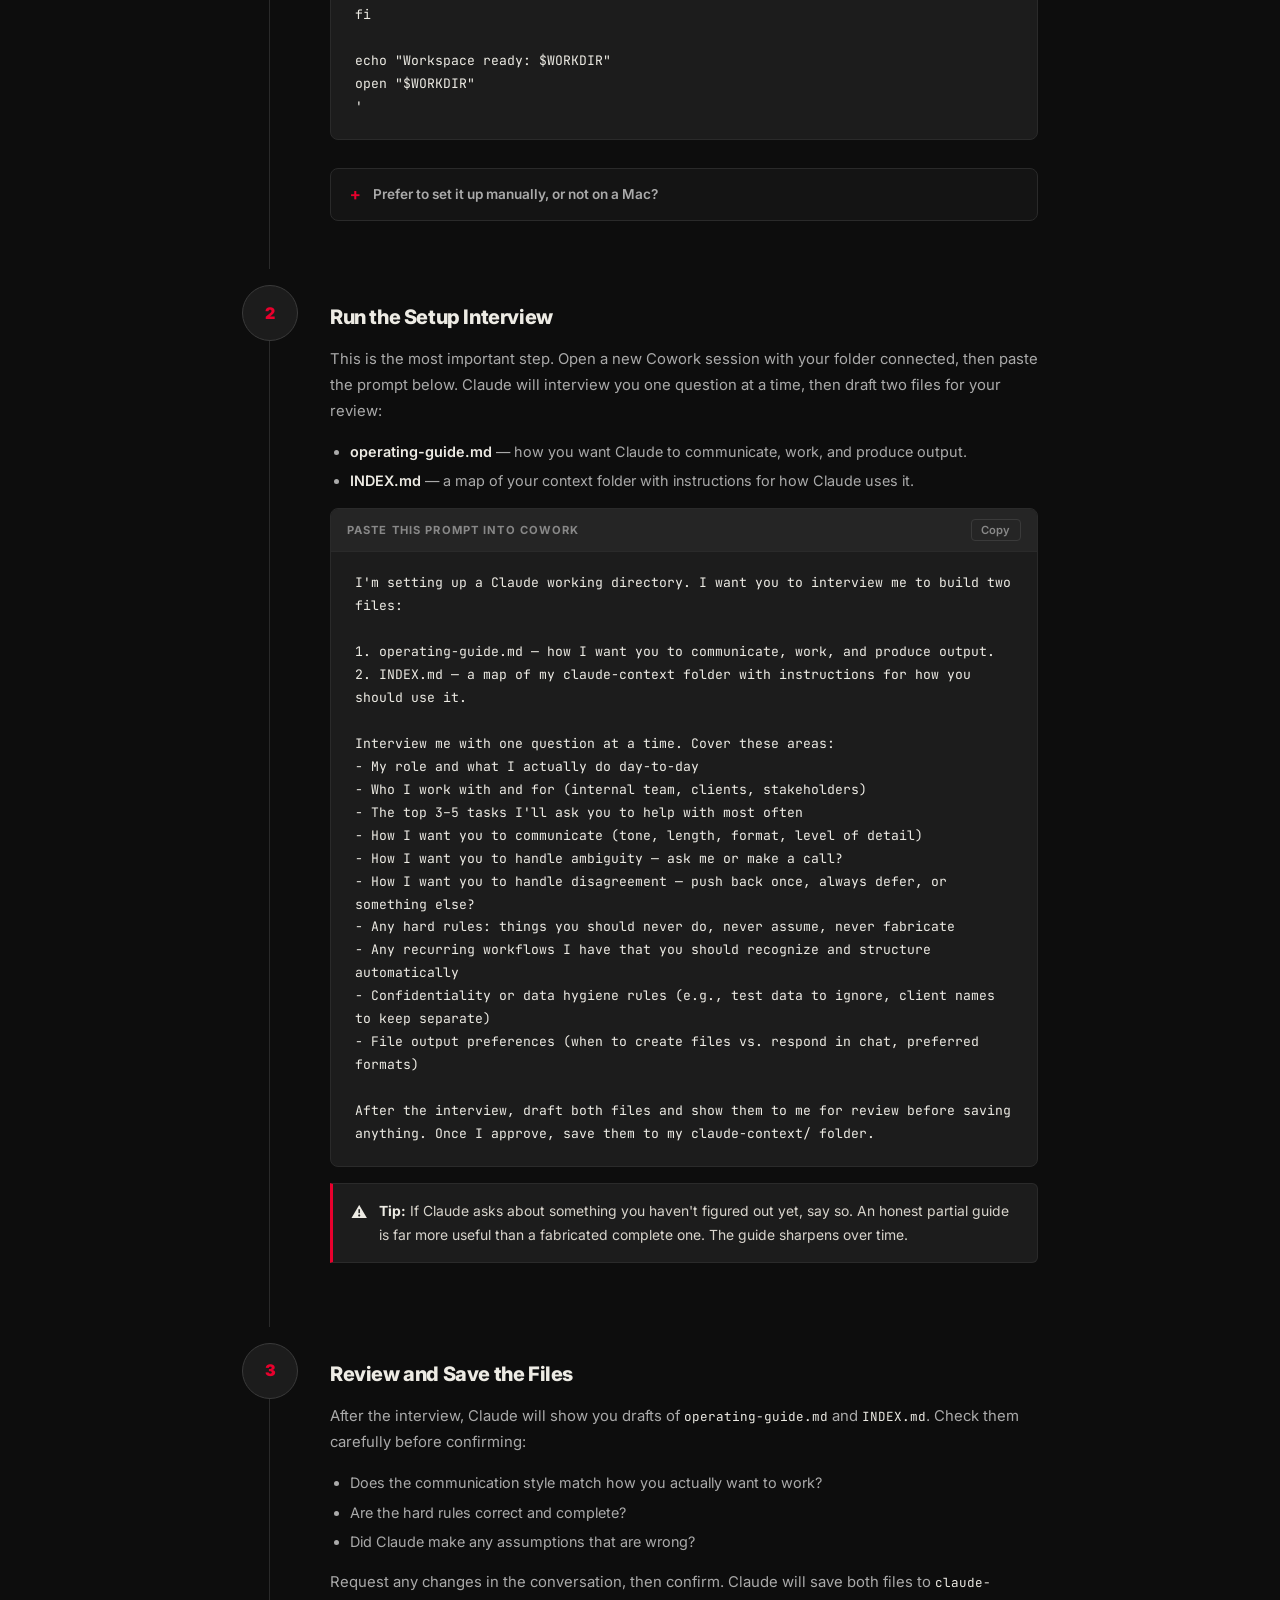
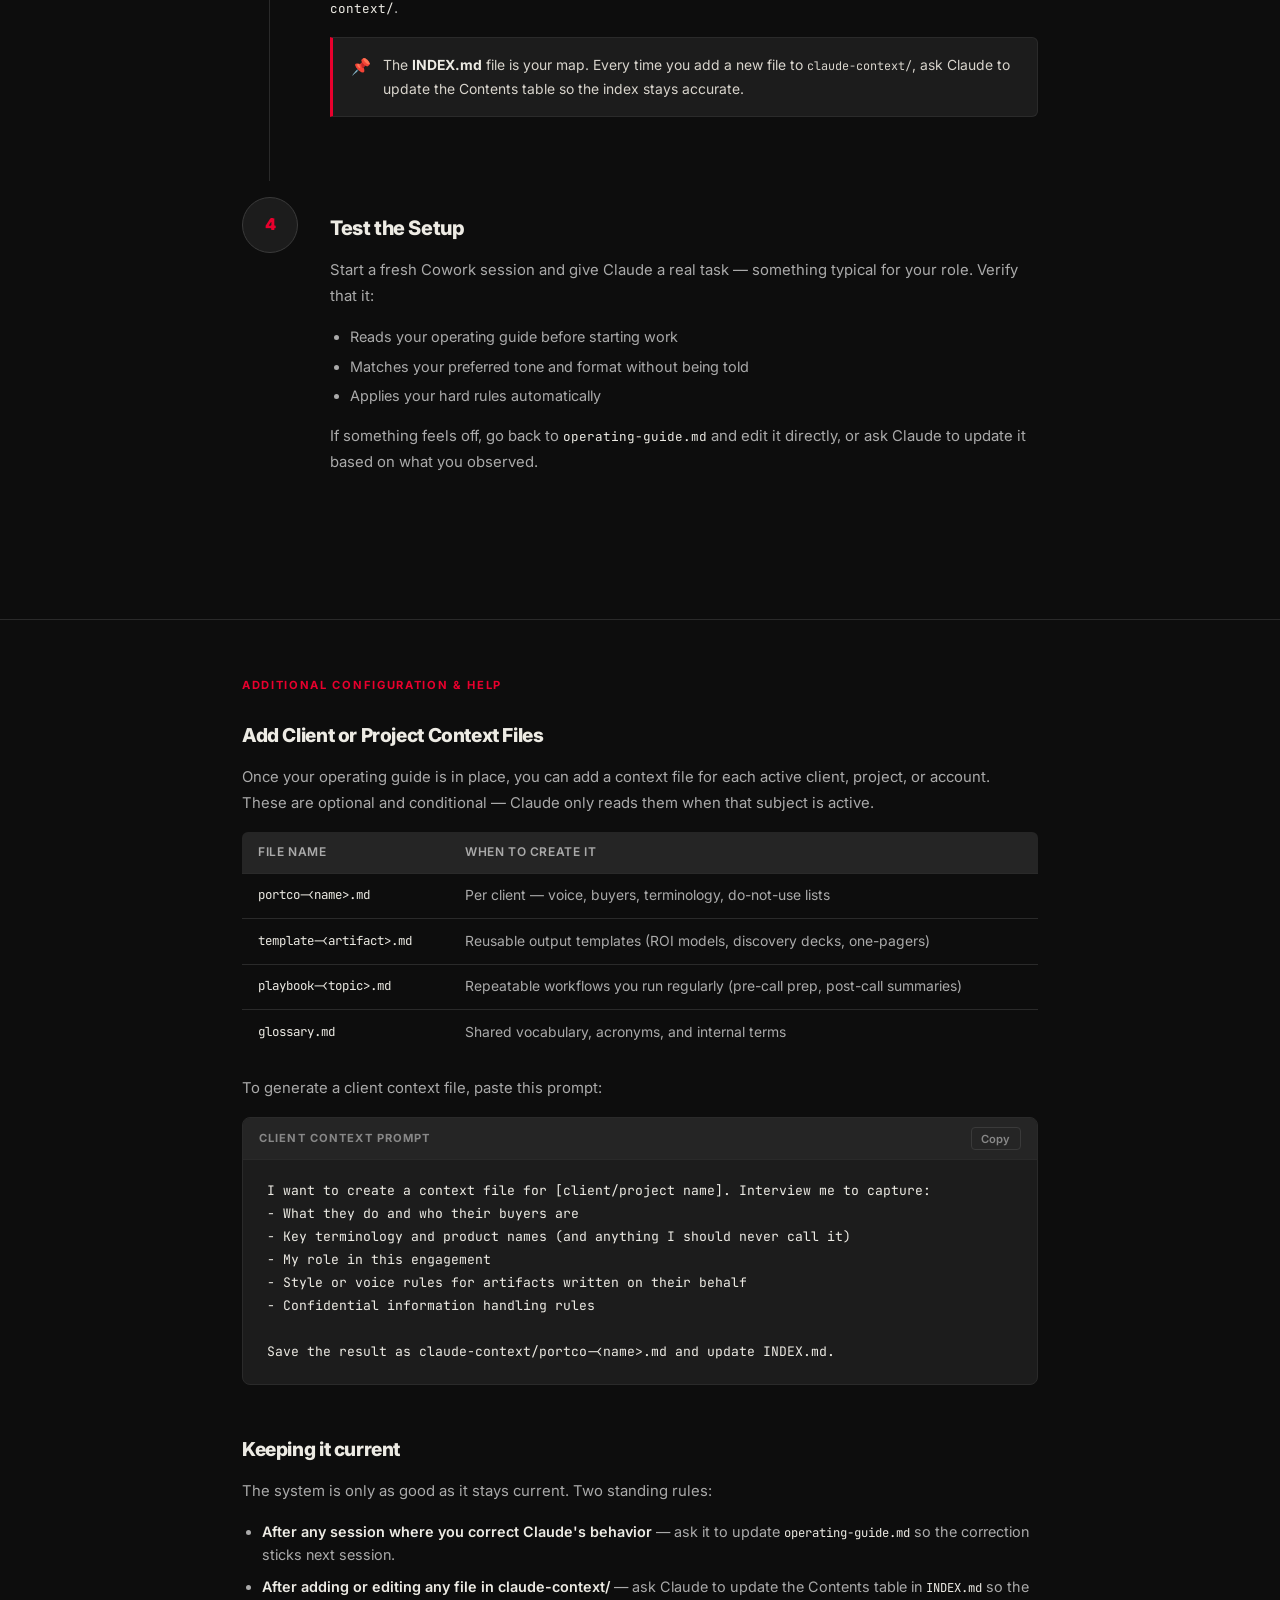
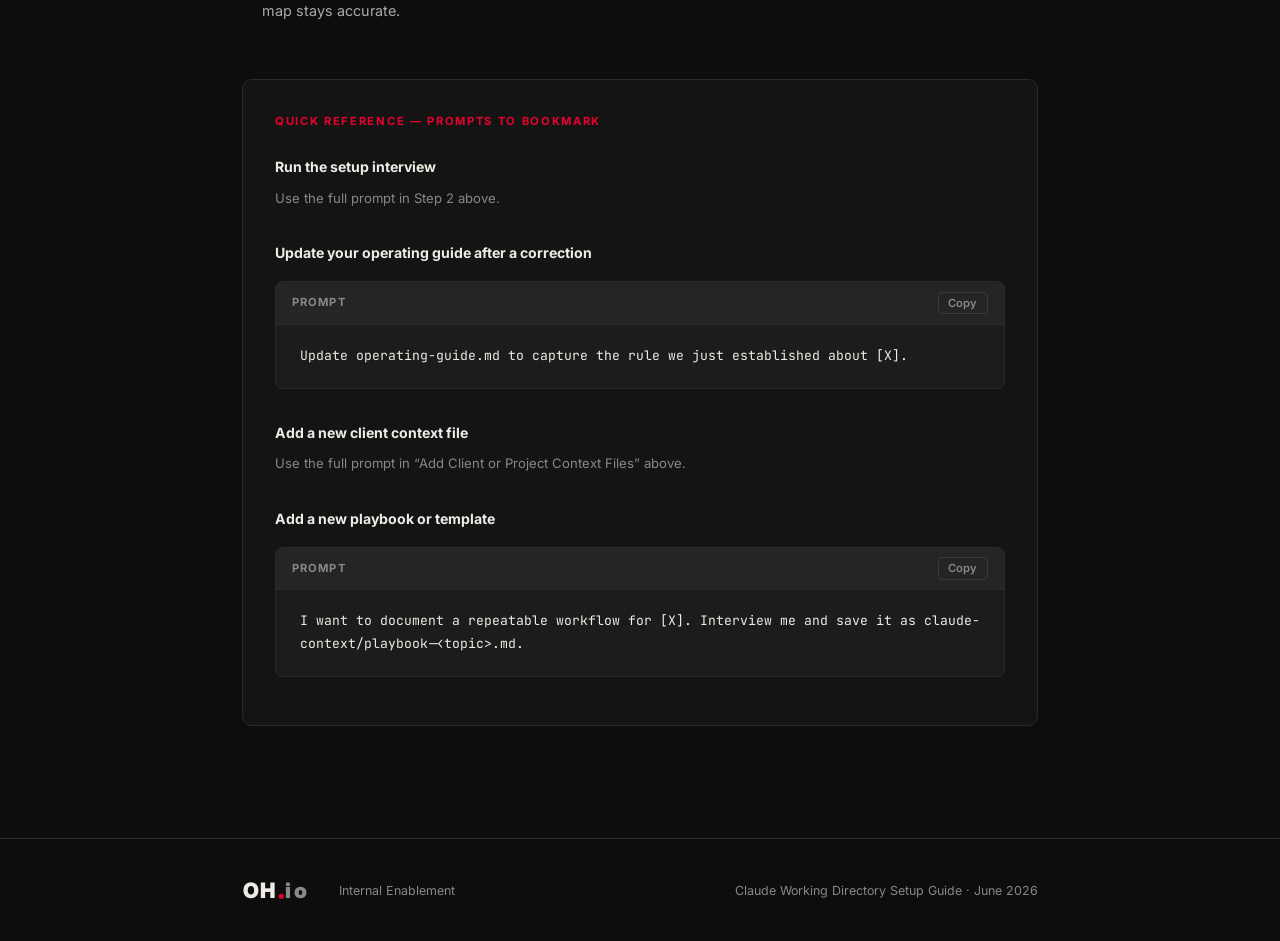
==== commit 11905a1c: "Add "Add a Shared Skill" guide page New 3-step guide (add-shared-skill.html) walking through install" ====
--- a/claude-setup-guide.html
+++ b/claude-setup-guide.html
@@ -394,6 +394,7 @@
       <nav class="site-nav" aria-label="Primary">
         <a href="index.html">Home</a>
         <a href="claude-setup-guide.html" class="active">Setup Guide</a>
+        <a href="add-shared-skill.html">Add a Skill</a>
       </nav>
     </div>
   </header>
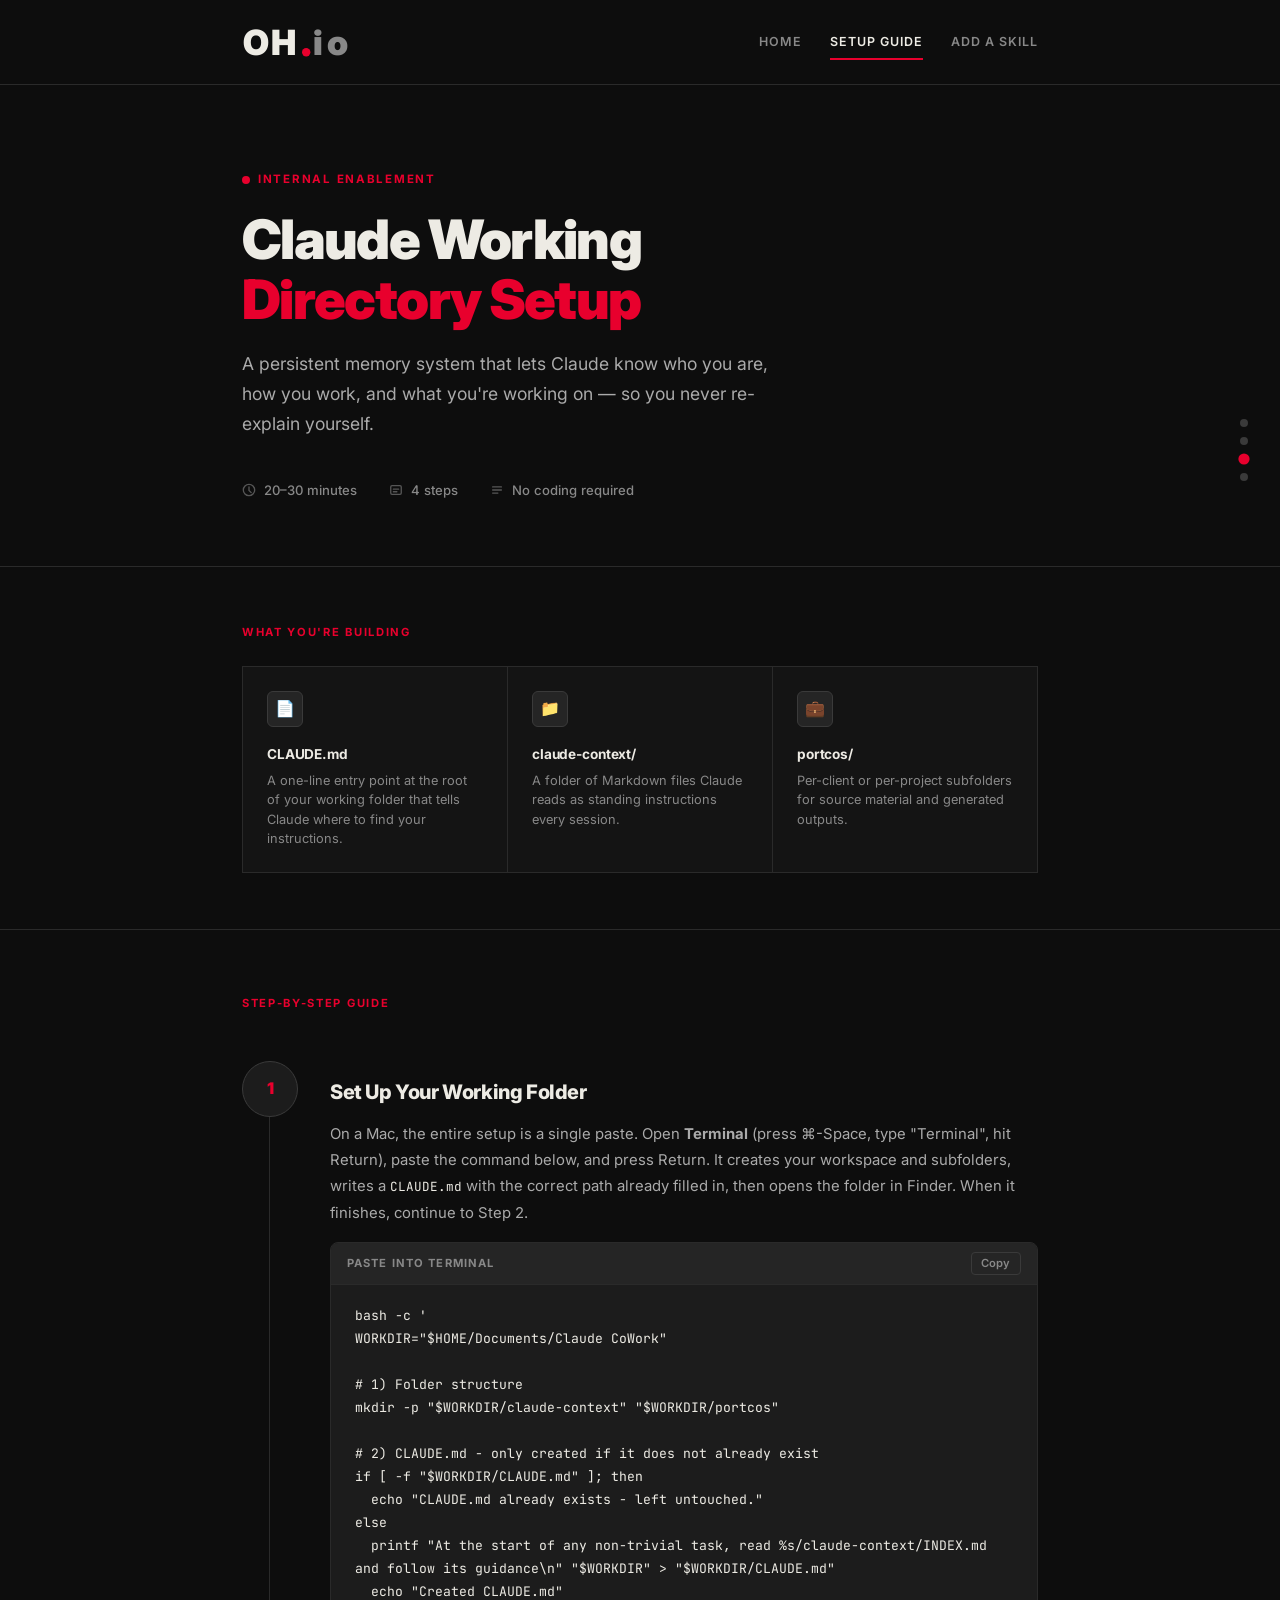
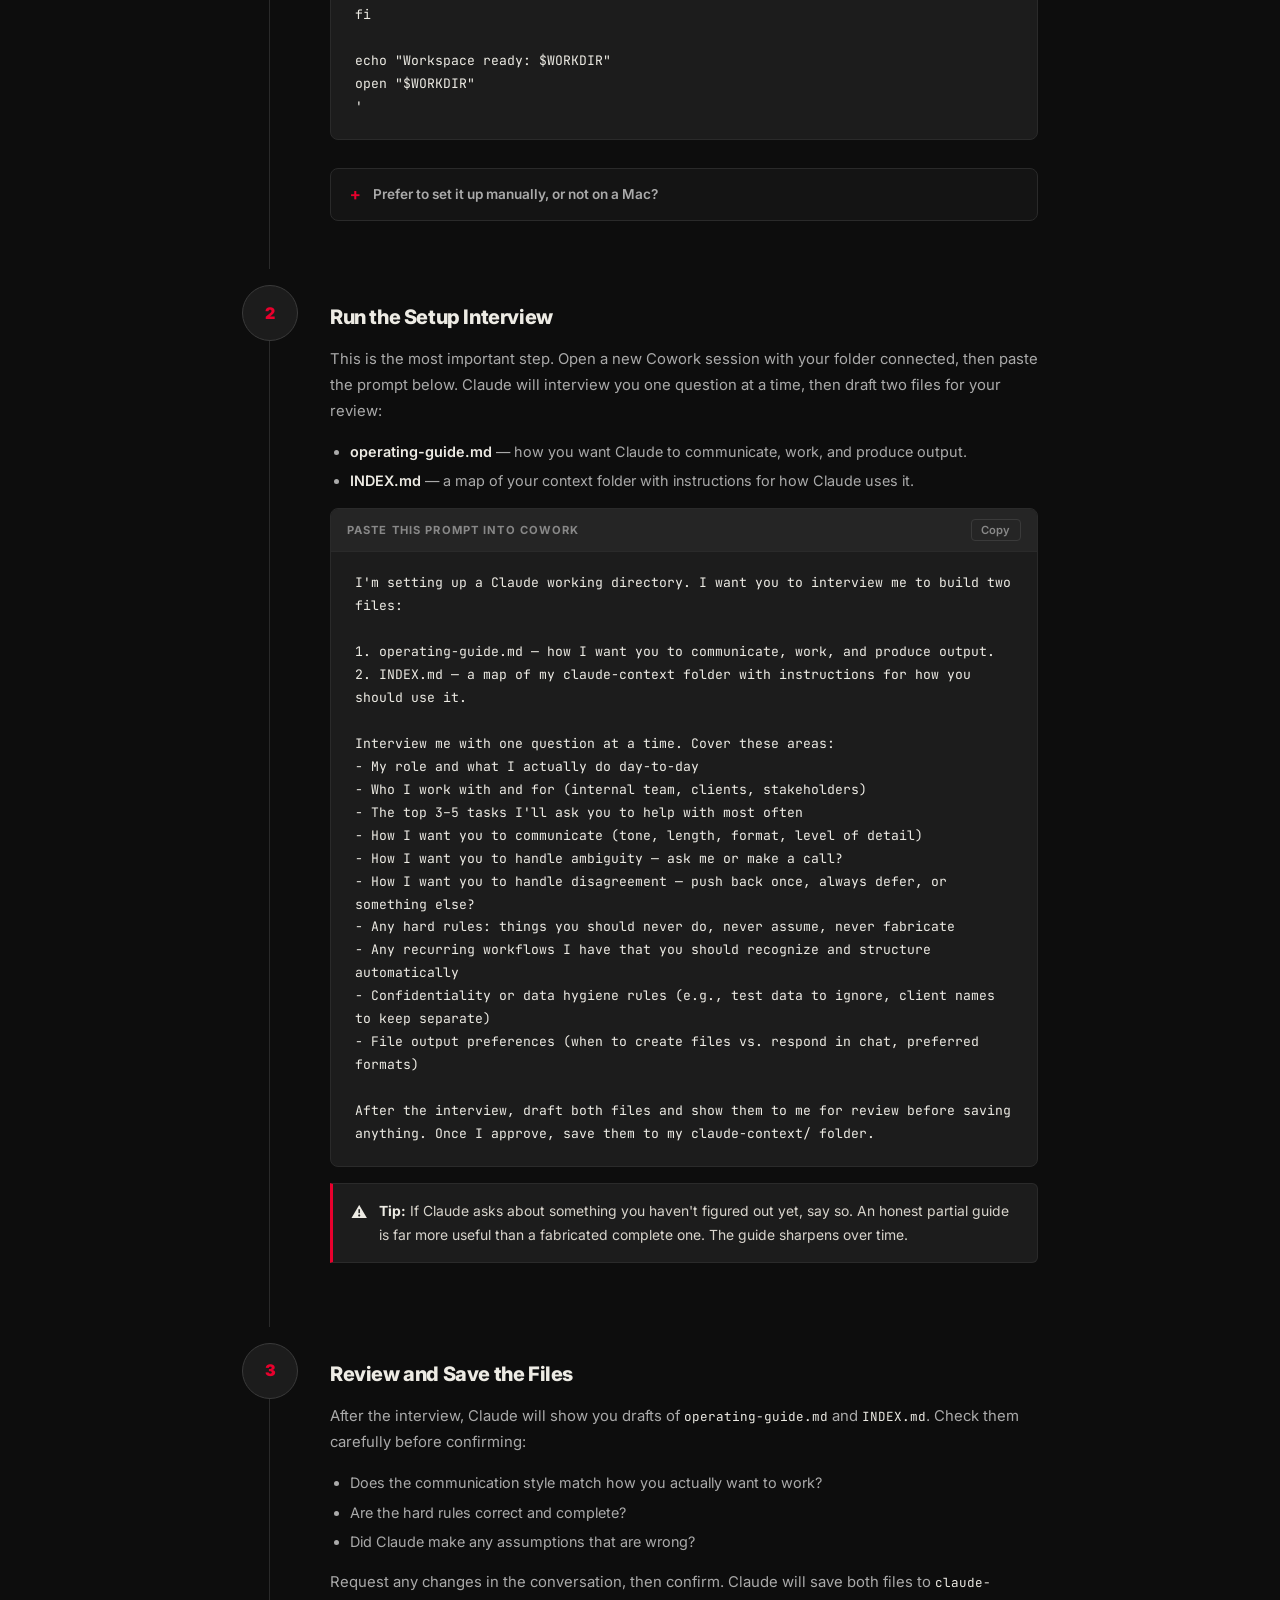
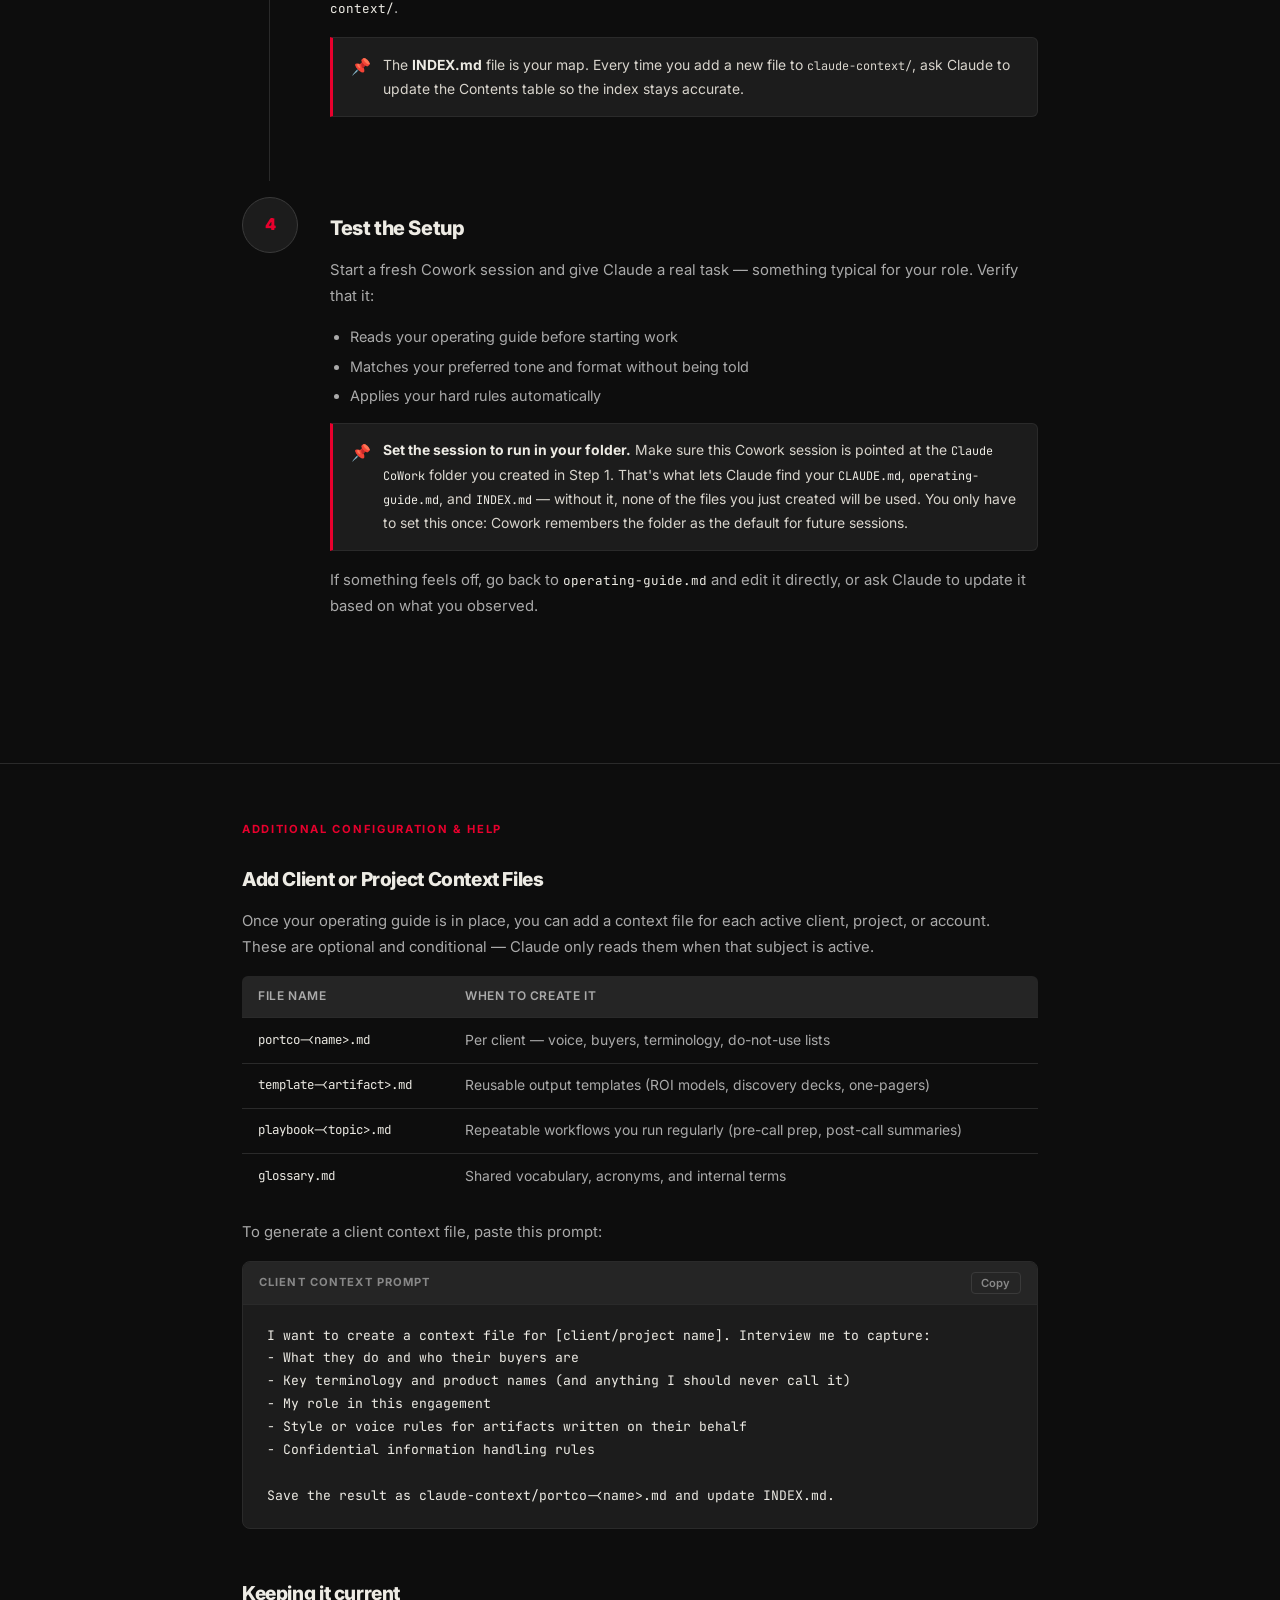
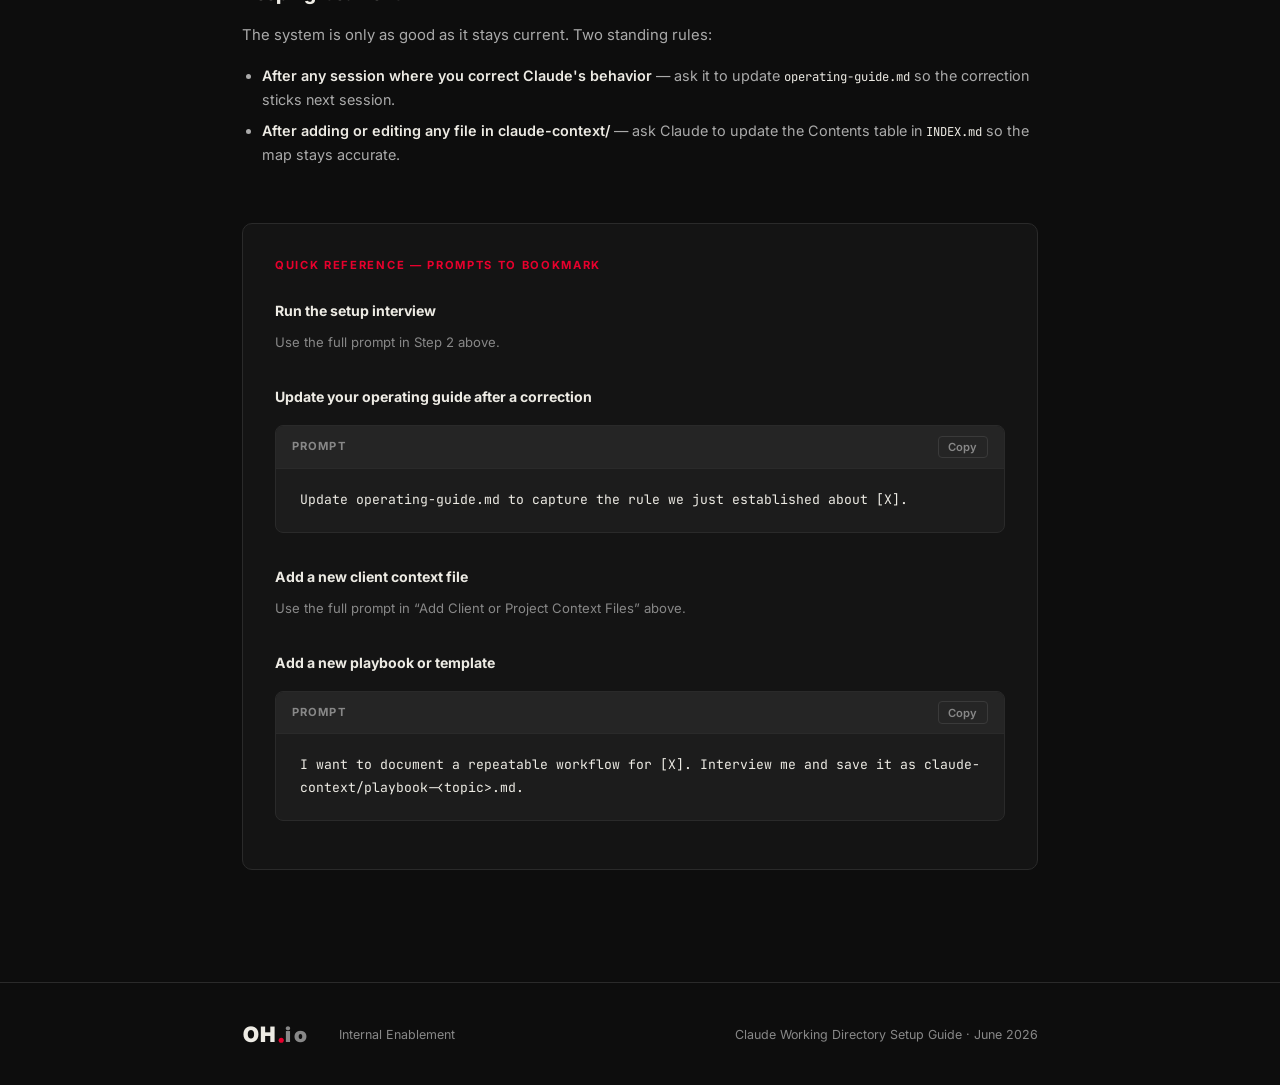
==== commit 31c3da47: "Add Step 4 note to set the Cowork session to run in the created folder Clarifies that the fresh sess" ====
--- a/claude-setup-guide.html
+++ b/claude-setup-guide.html
@@ -605,6 +605,10 @@
             <li>Matches your preferred tone and format without being told</li>
             <li>Applies your hard rules automatically</li>
           </ul>
+          <div class="callout">
+            <span class="callout-icon">📌</span>
+            <p><strong>Set the session to run in your folder.</strong> Make sure this Cowork session is pointed at the <code style="font-family:'JetBrains Mono',monospace;font-size:0.85em;color:var(--off-white);">Claude CoWork</code> folder you created in Step&nbsp;1. That's what lets Claude find your <code style="font-family:'JetBrains Mono',monospace;font-size:0.85em;color:var(--off-white);">CLAUDE.md</code>, <code style="font-family:'JetBrains Mono',monospace;font-size:0.85em;color:var(--off-white);">operating-guide.md</code>, and <code style="font-family:'JetBrains Mono',monospace;font-size:0.85em;color:var(--off-white);">INDEX.md</code> — without it, none of the files you just created will be used. You only have to set this once: Cowork remembers the folder as the default for future sessions.</p>
+          </div>
           <p>If something feels off, go back to <code style="font-family:'JetBrains Mono',monospace;font-size:0.85em;color:var(--off-white);">operating-guide.md</code> and edit it directly, or ask Claude to update it based on what you observed.</p>
         </div>
       </div>
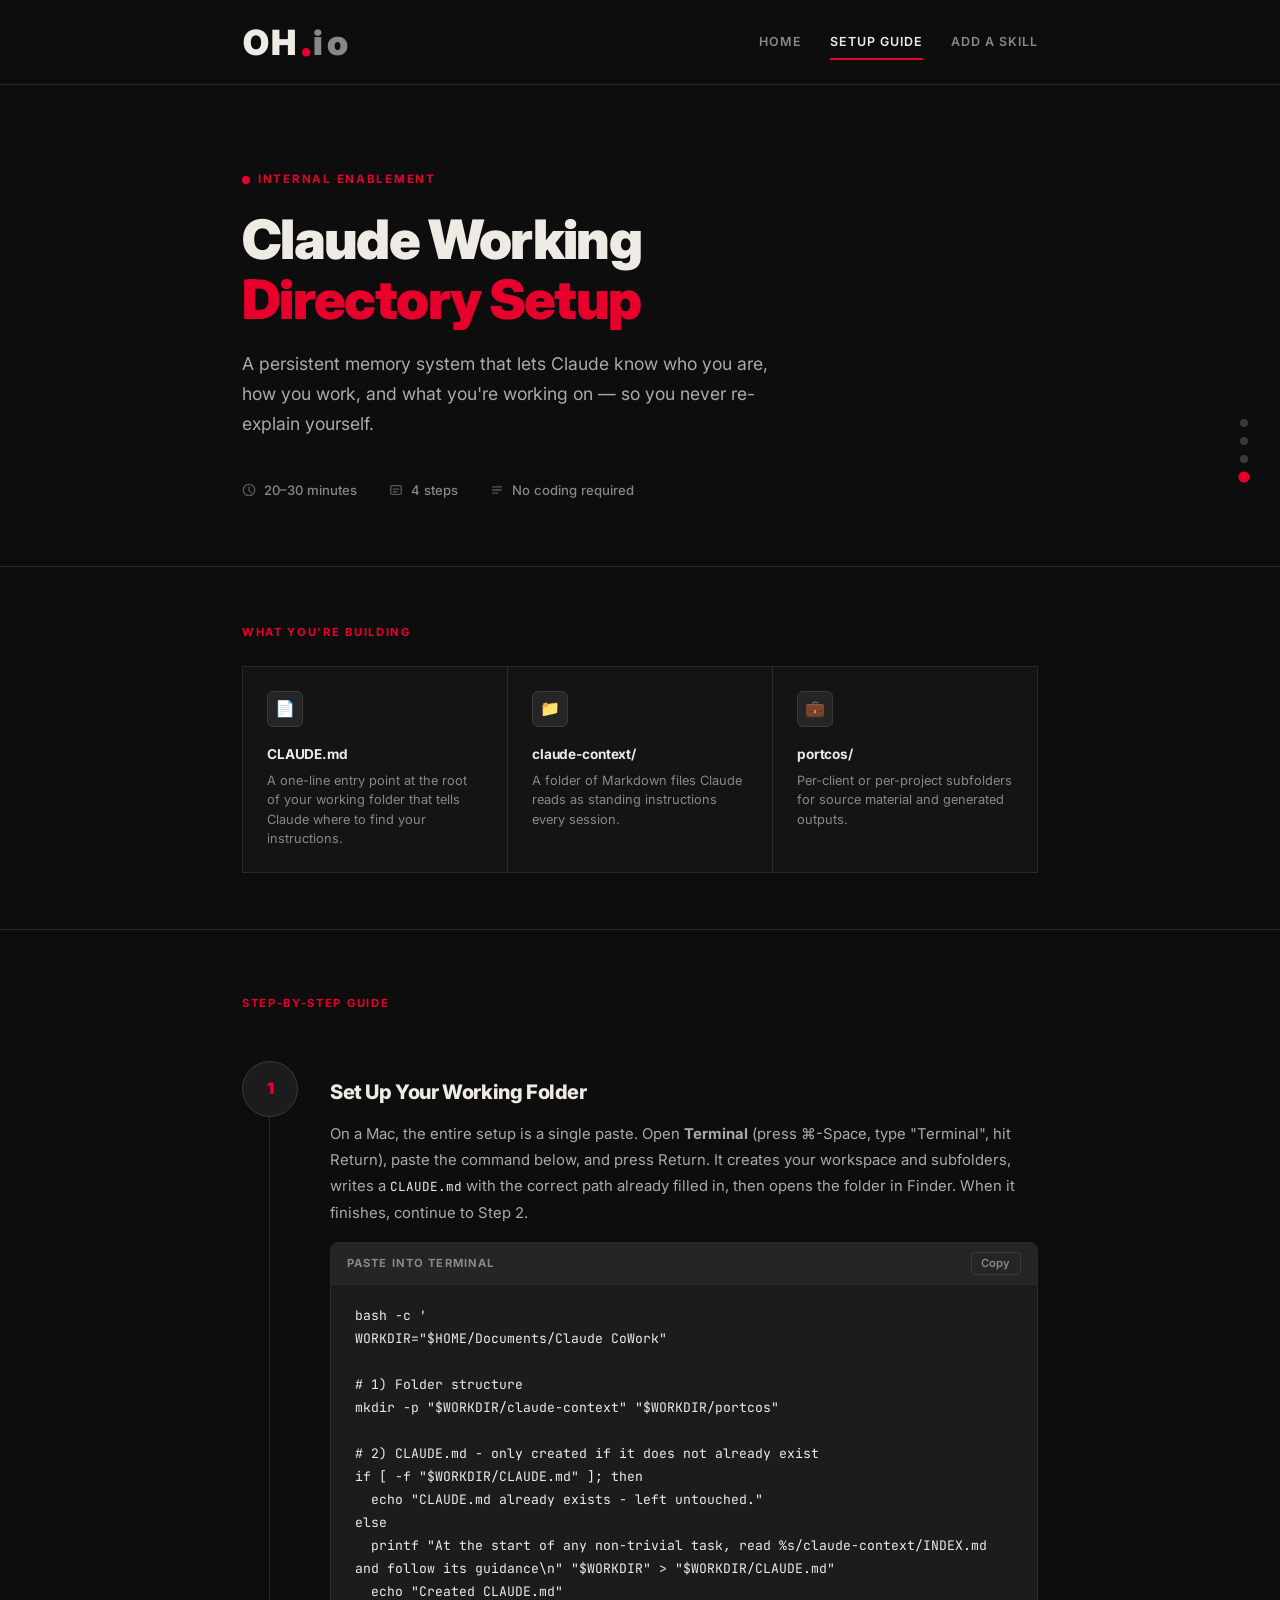
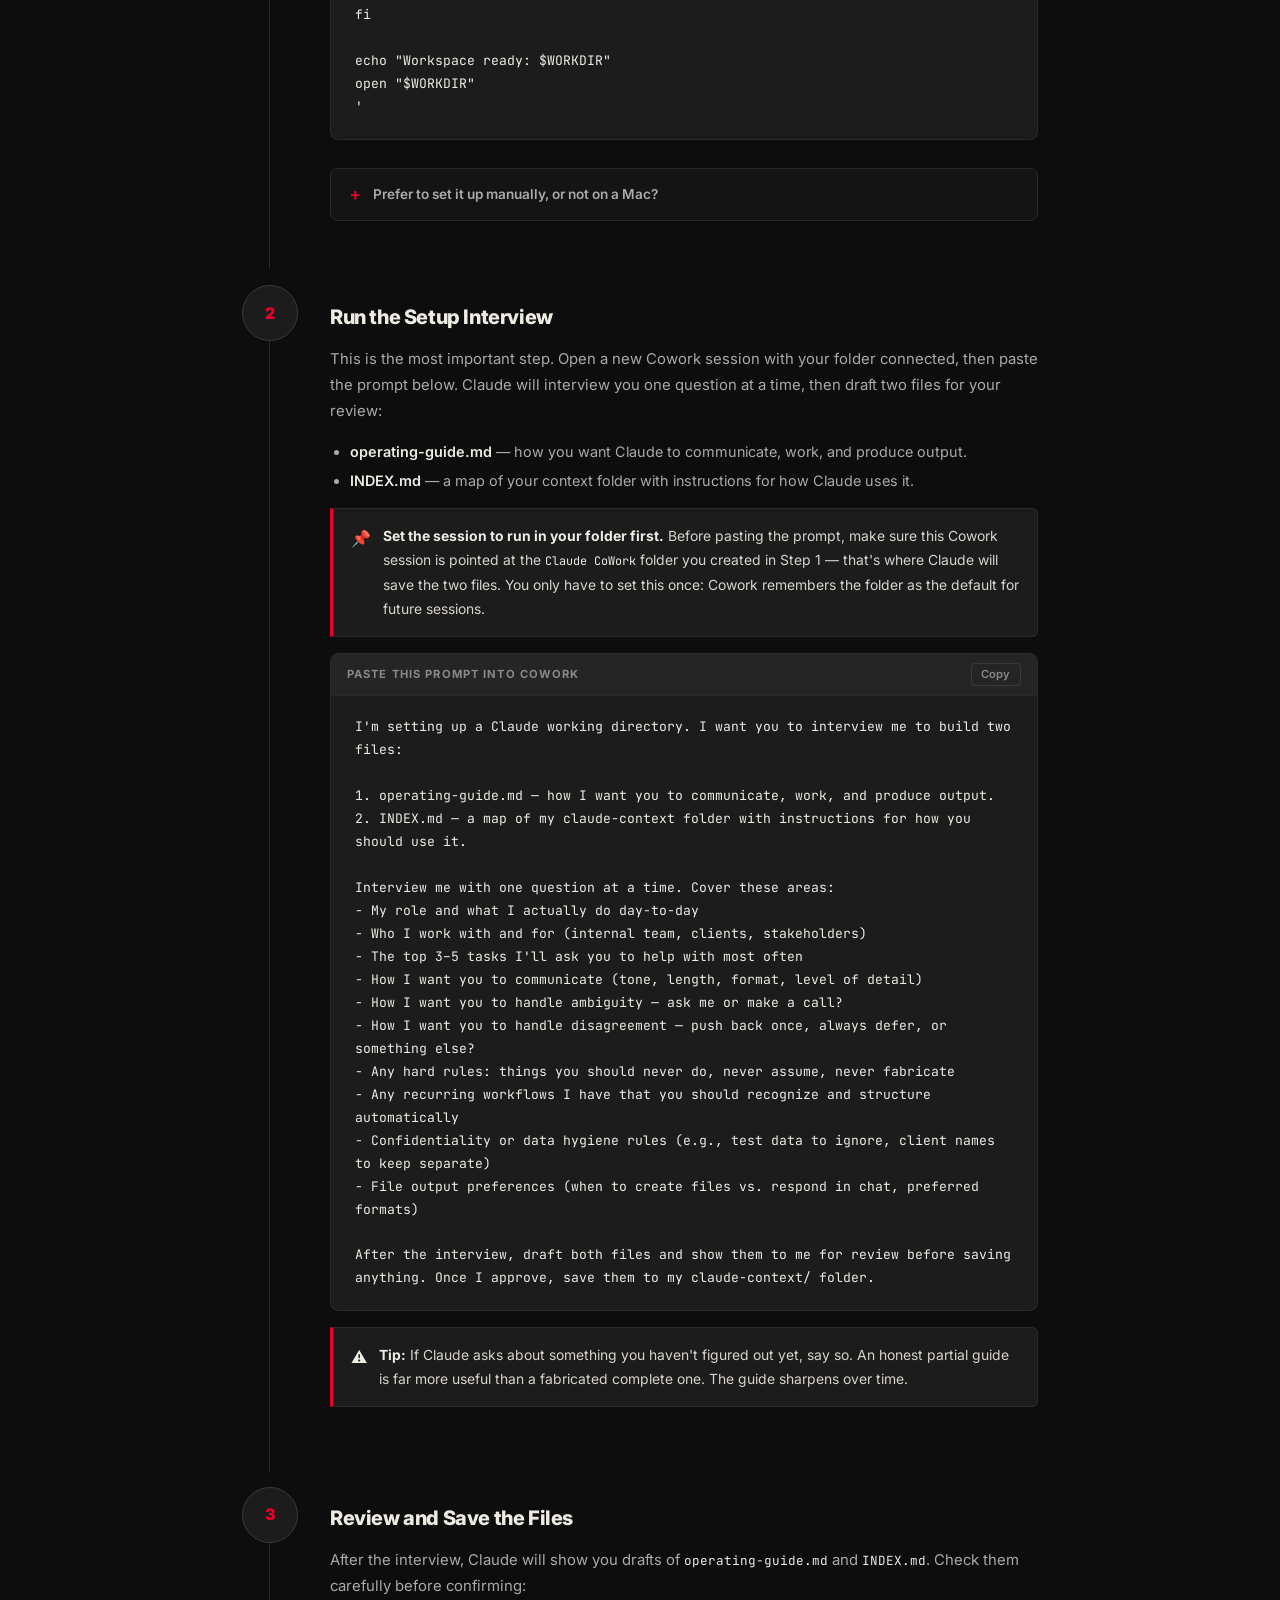
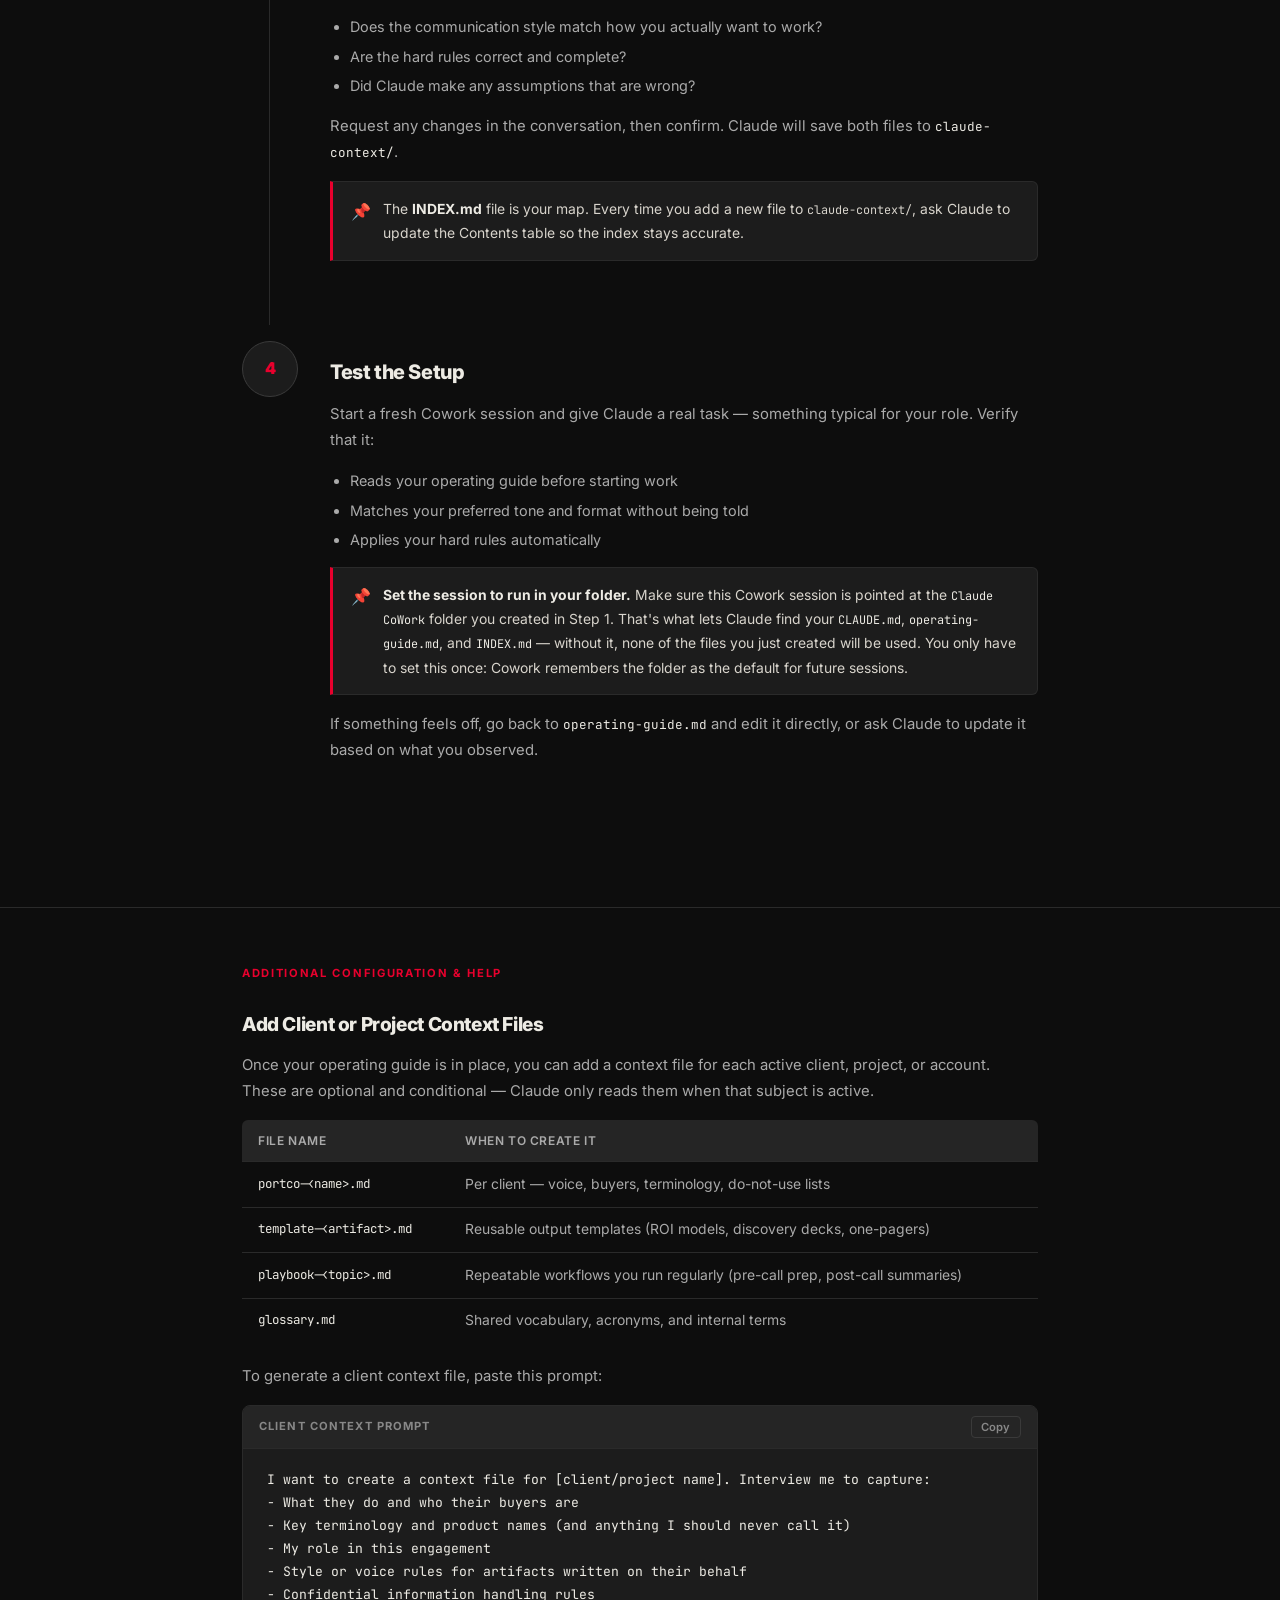
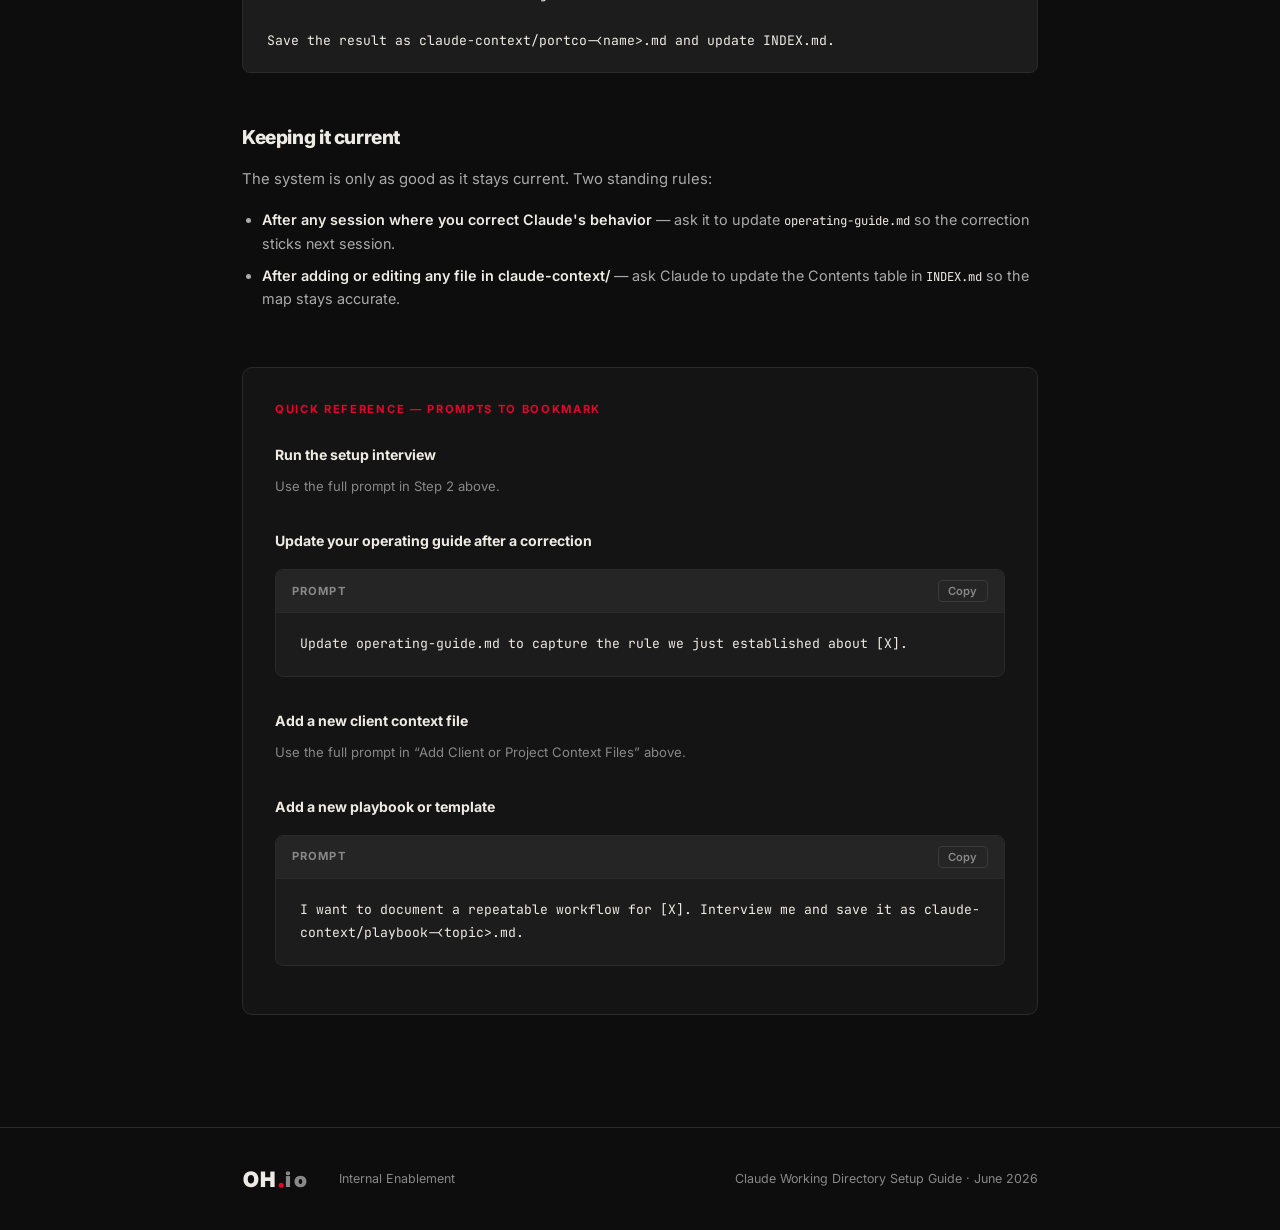
==== commit 25cfcbeb: "Add prominent Step 2 callout to set the Cowork session to run in the created folder The instruction " ====
--- a/claude-setup-guide.html
+++ b/claude-setup-guide.html
@@ -544,6 +544,10 @@
             <li><strong>operating-guide.md</strong> — how you want Claude to communicate, work, and produce output.</li>
             <li><strong>INDEX.md</strong> — a map of your context folder with instructions for how Claude uses it.</li>
           </ul>
+          <div class="callout">
+            <span class="callout-icon">📌</span>
+            <p><strong>Set the session to run in your folder first.</strong> Before pasting the prompt, make sure this Cowork session is pointed at the <code style="font-family:'JetBrains Mono',monospace;font-size:0.85em;color:var(--off-white);">Claude CoWork</code> folder you created in Step&nbsp;1 — that's where Claude will save the two files. You only have to set this once: Cowork remembers the folder as the default for future sessions.</p>
+          </div>
           <div class="code-block">
             <div class="code-block-header">
               <span class="code-block-label">Paste this prompt into Cowork</span>
